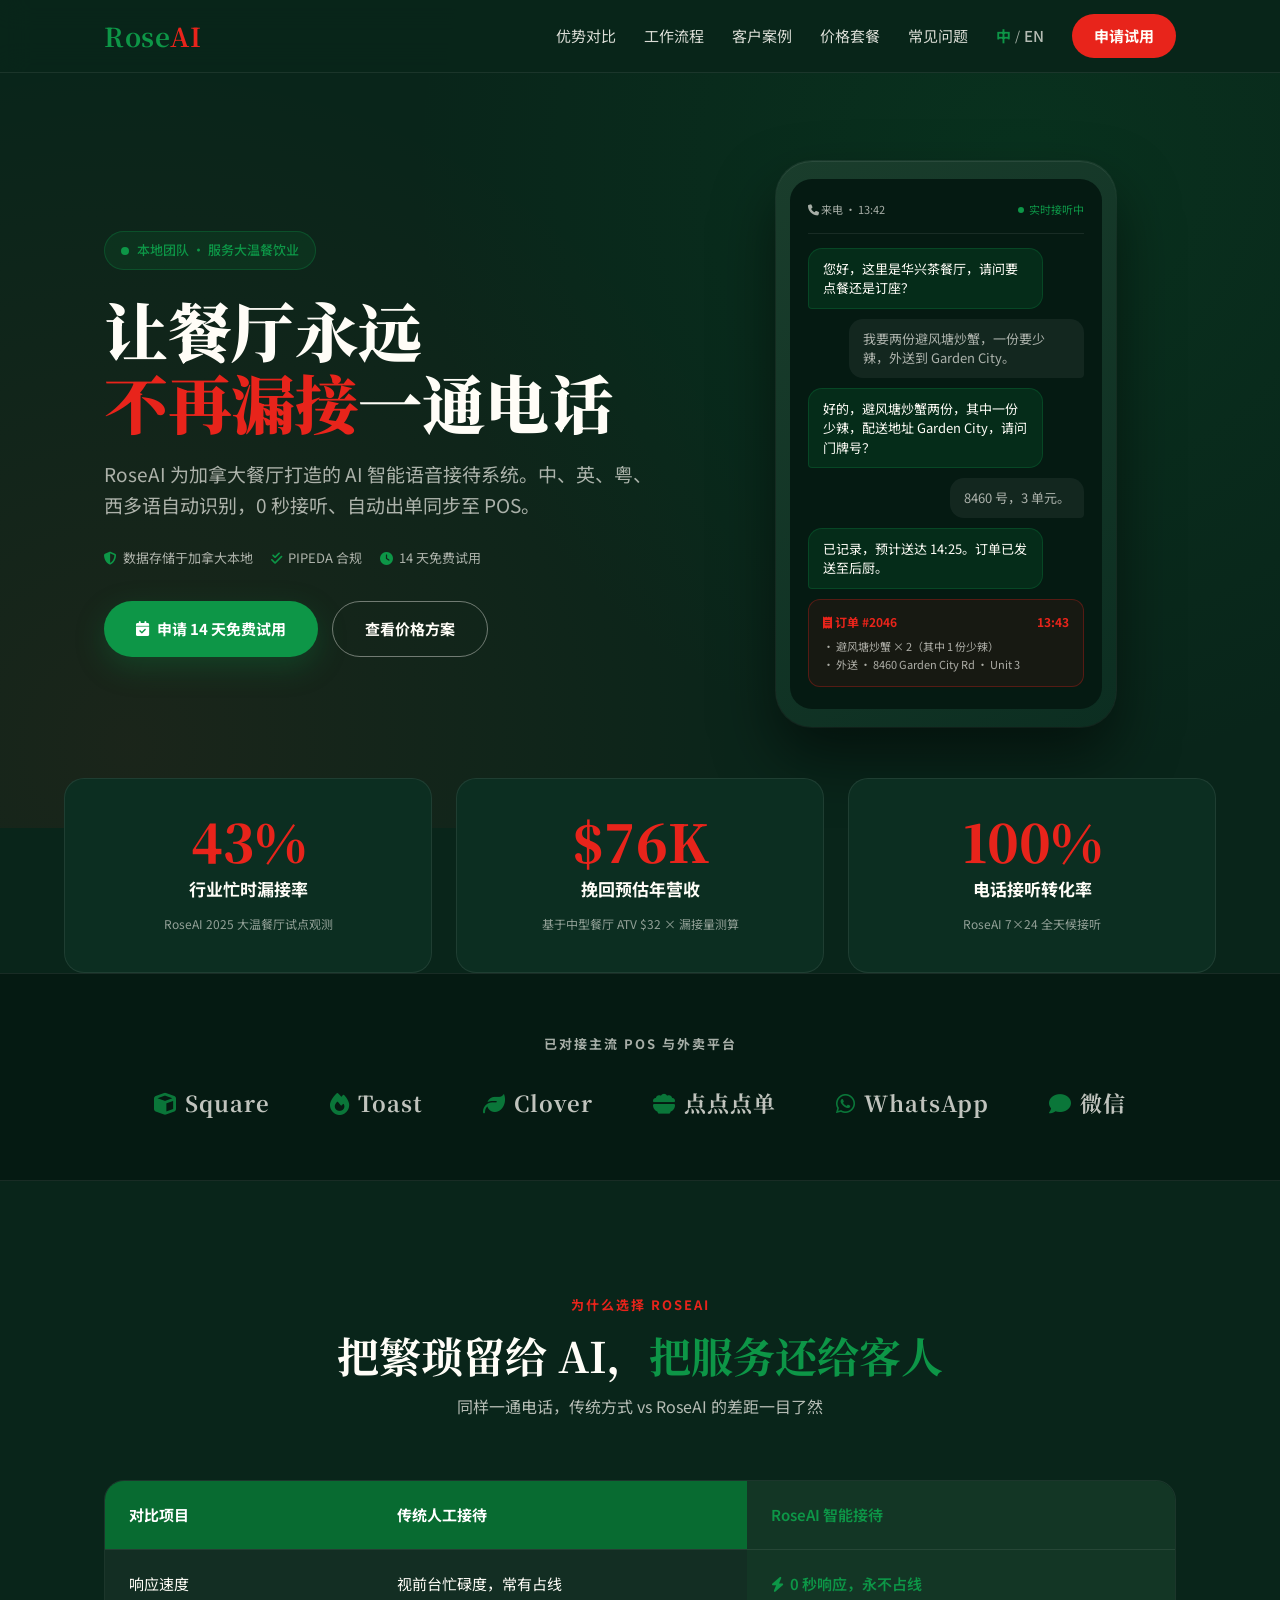
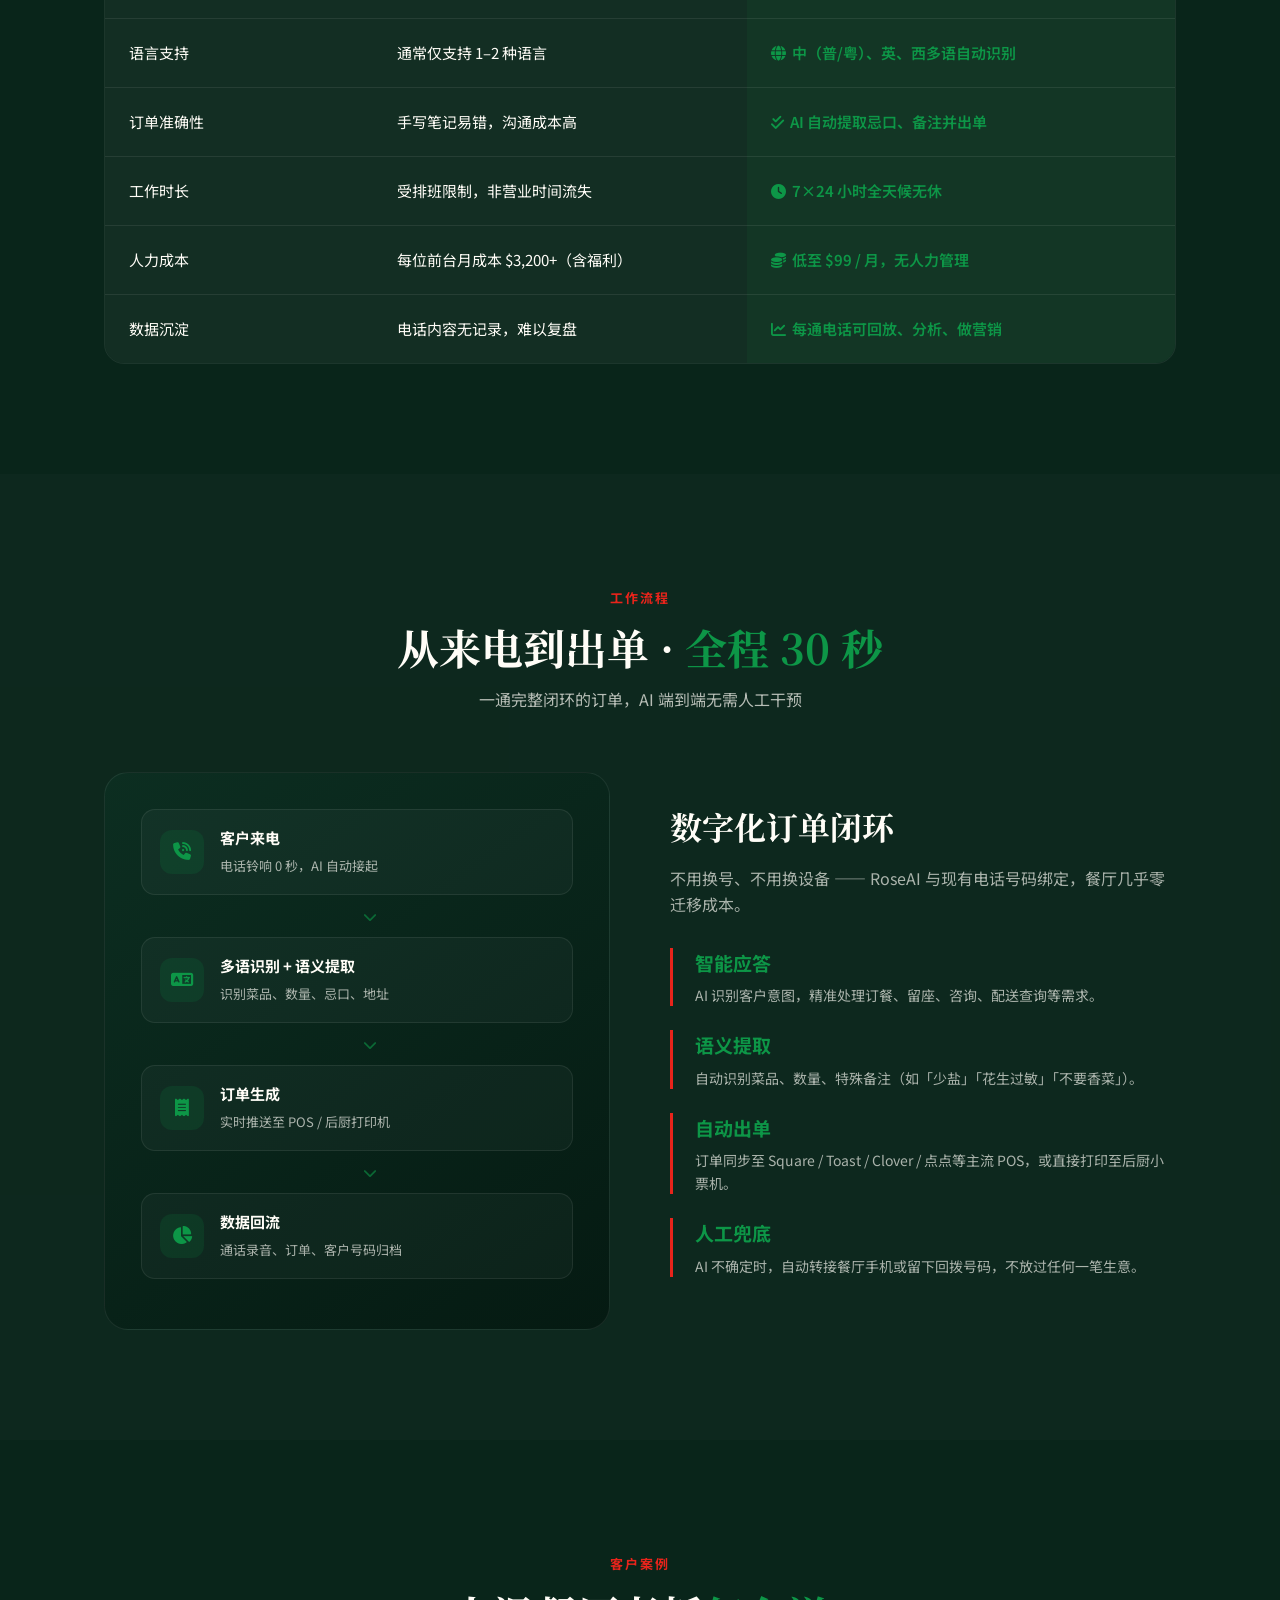
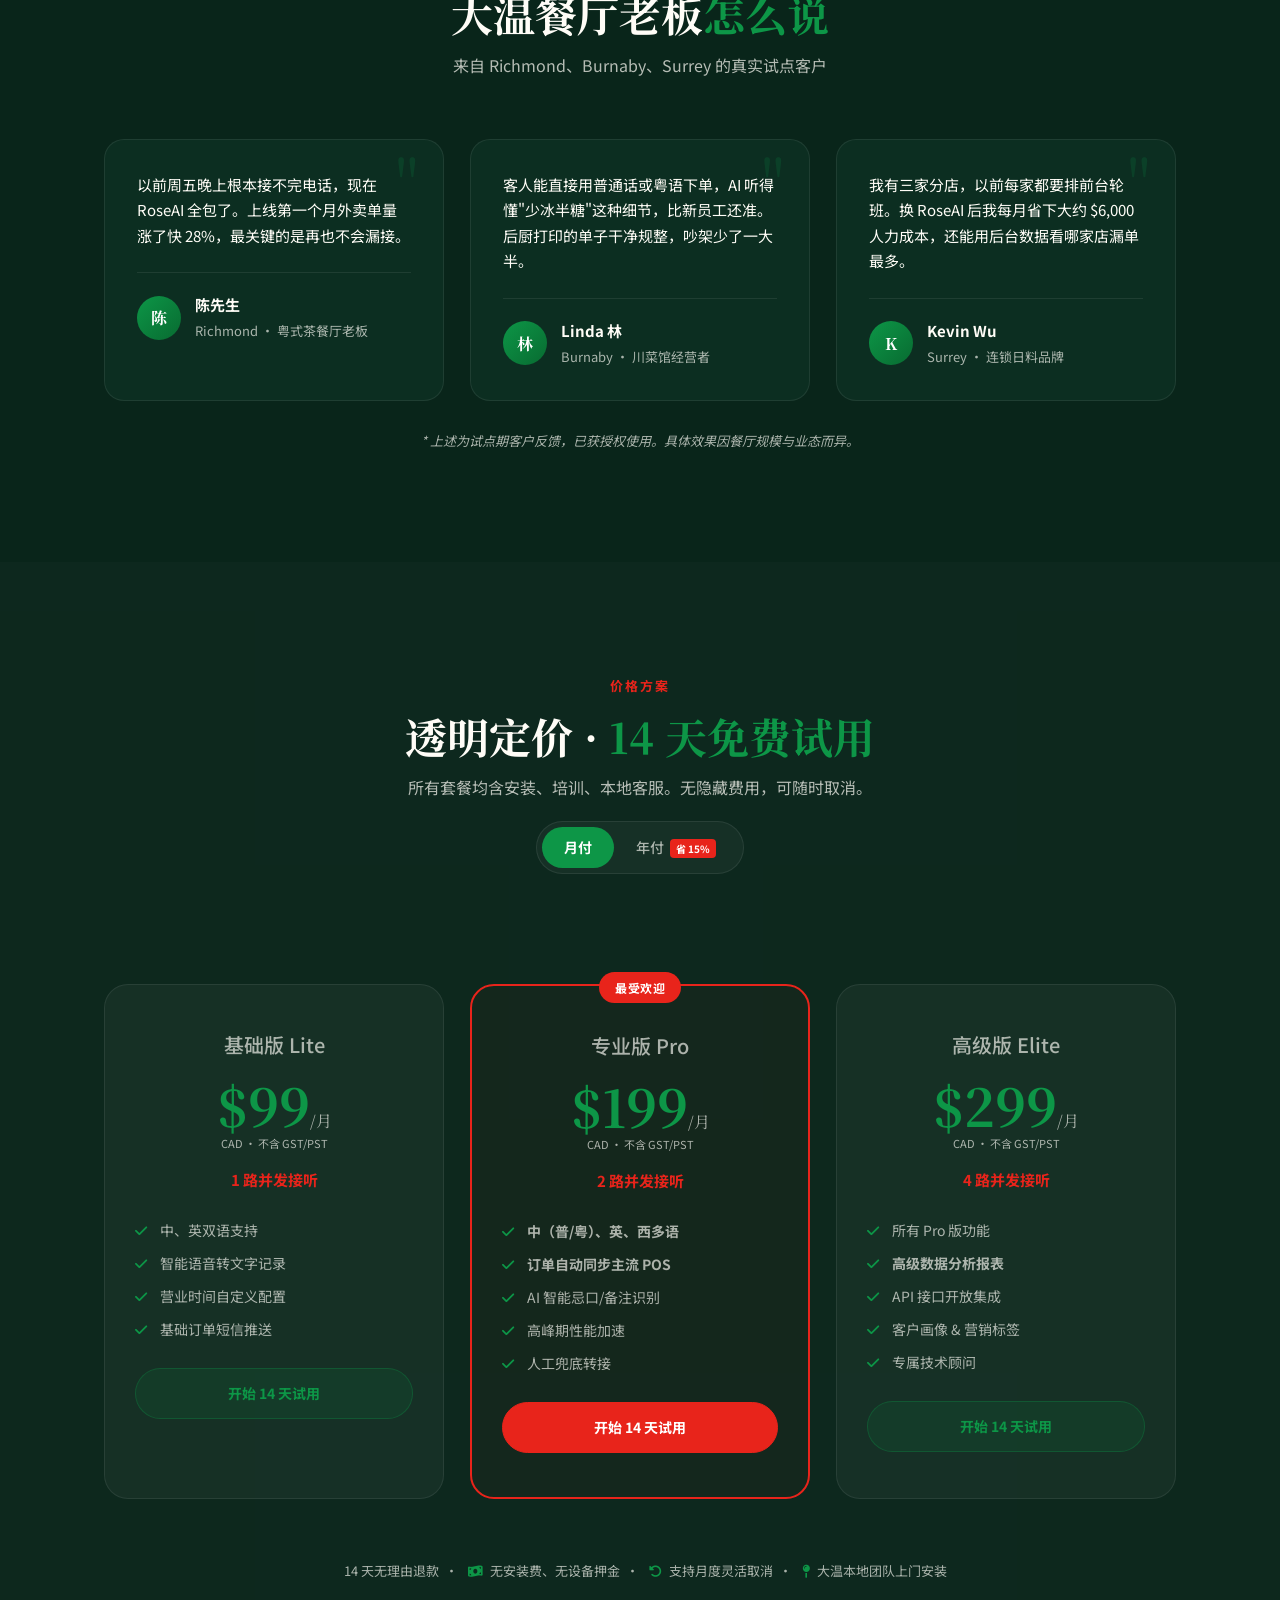
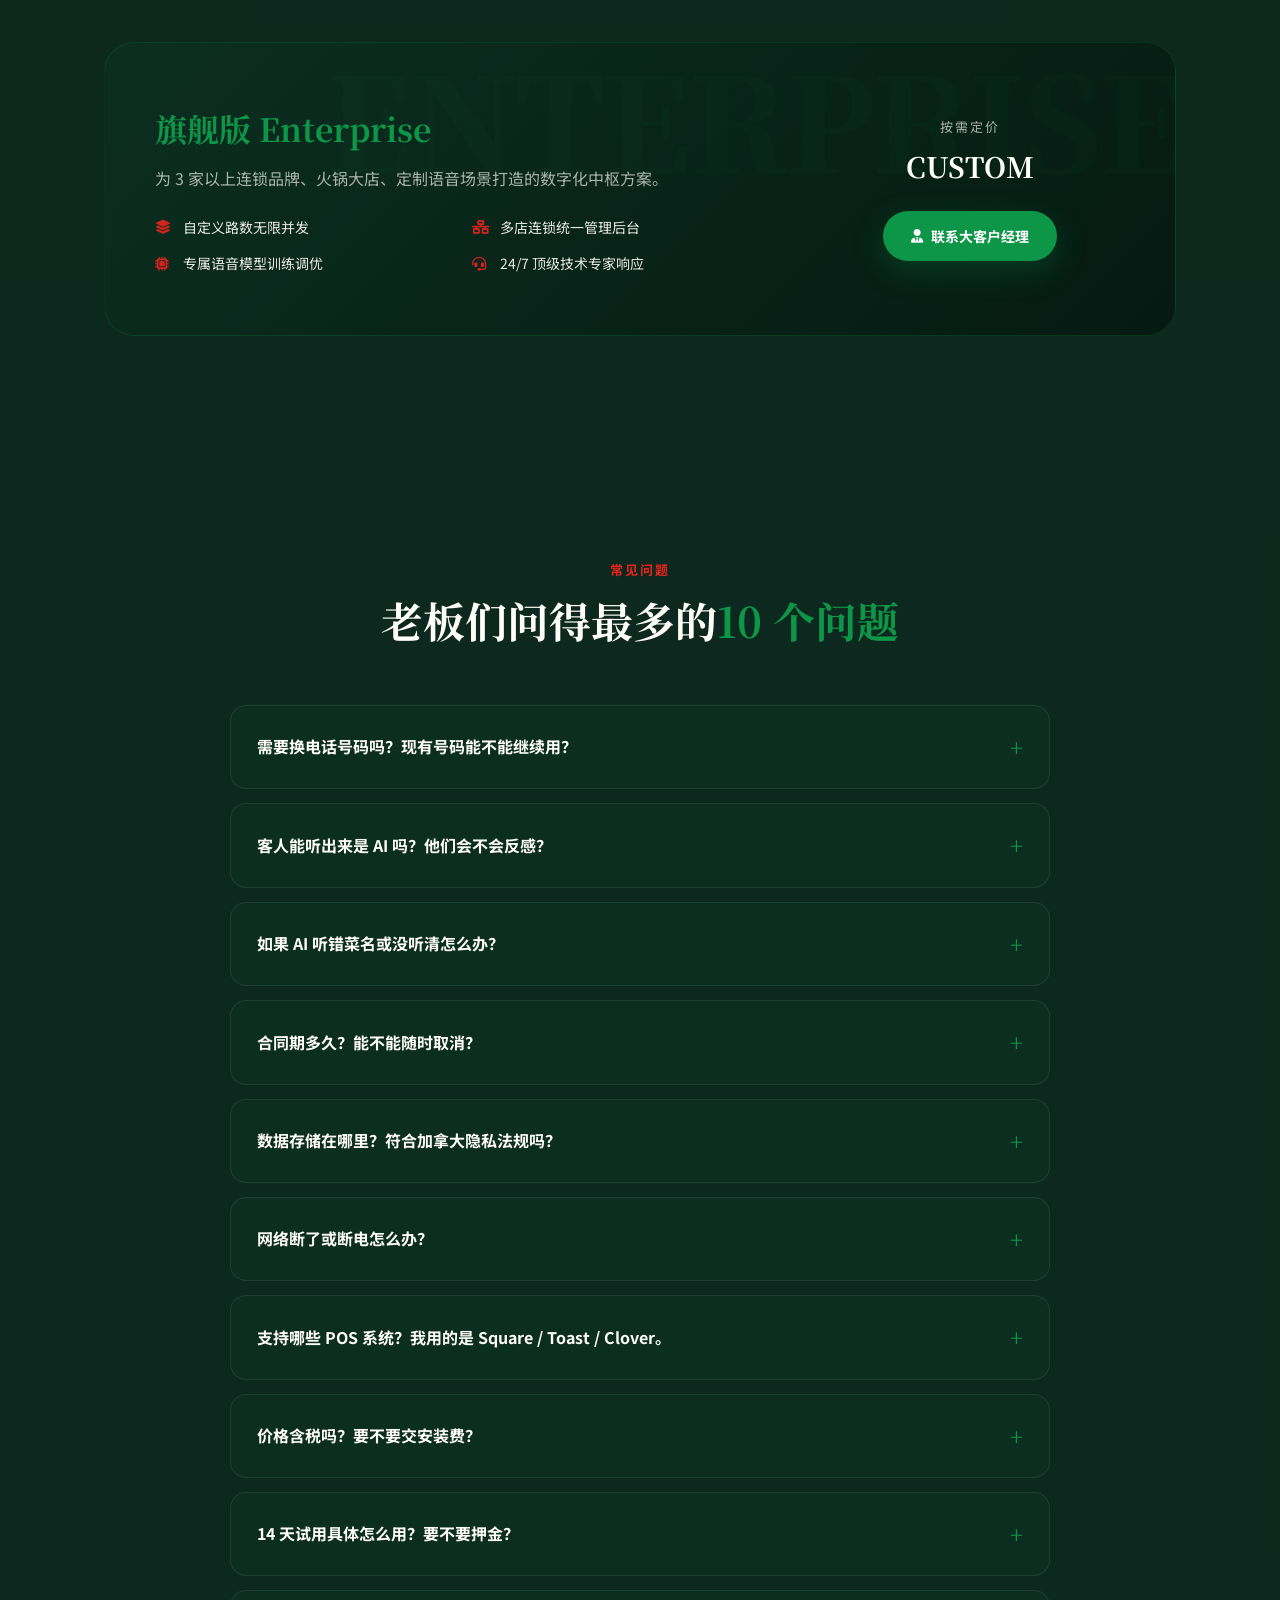
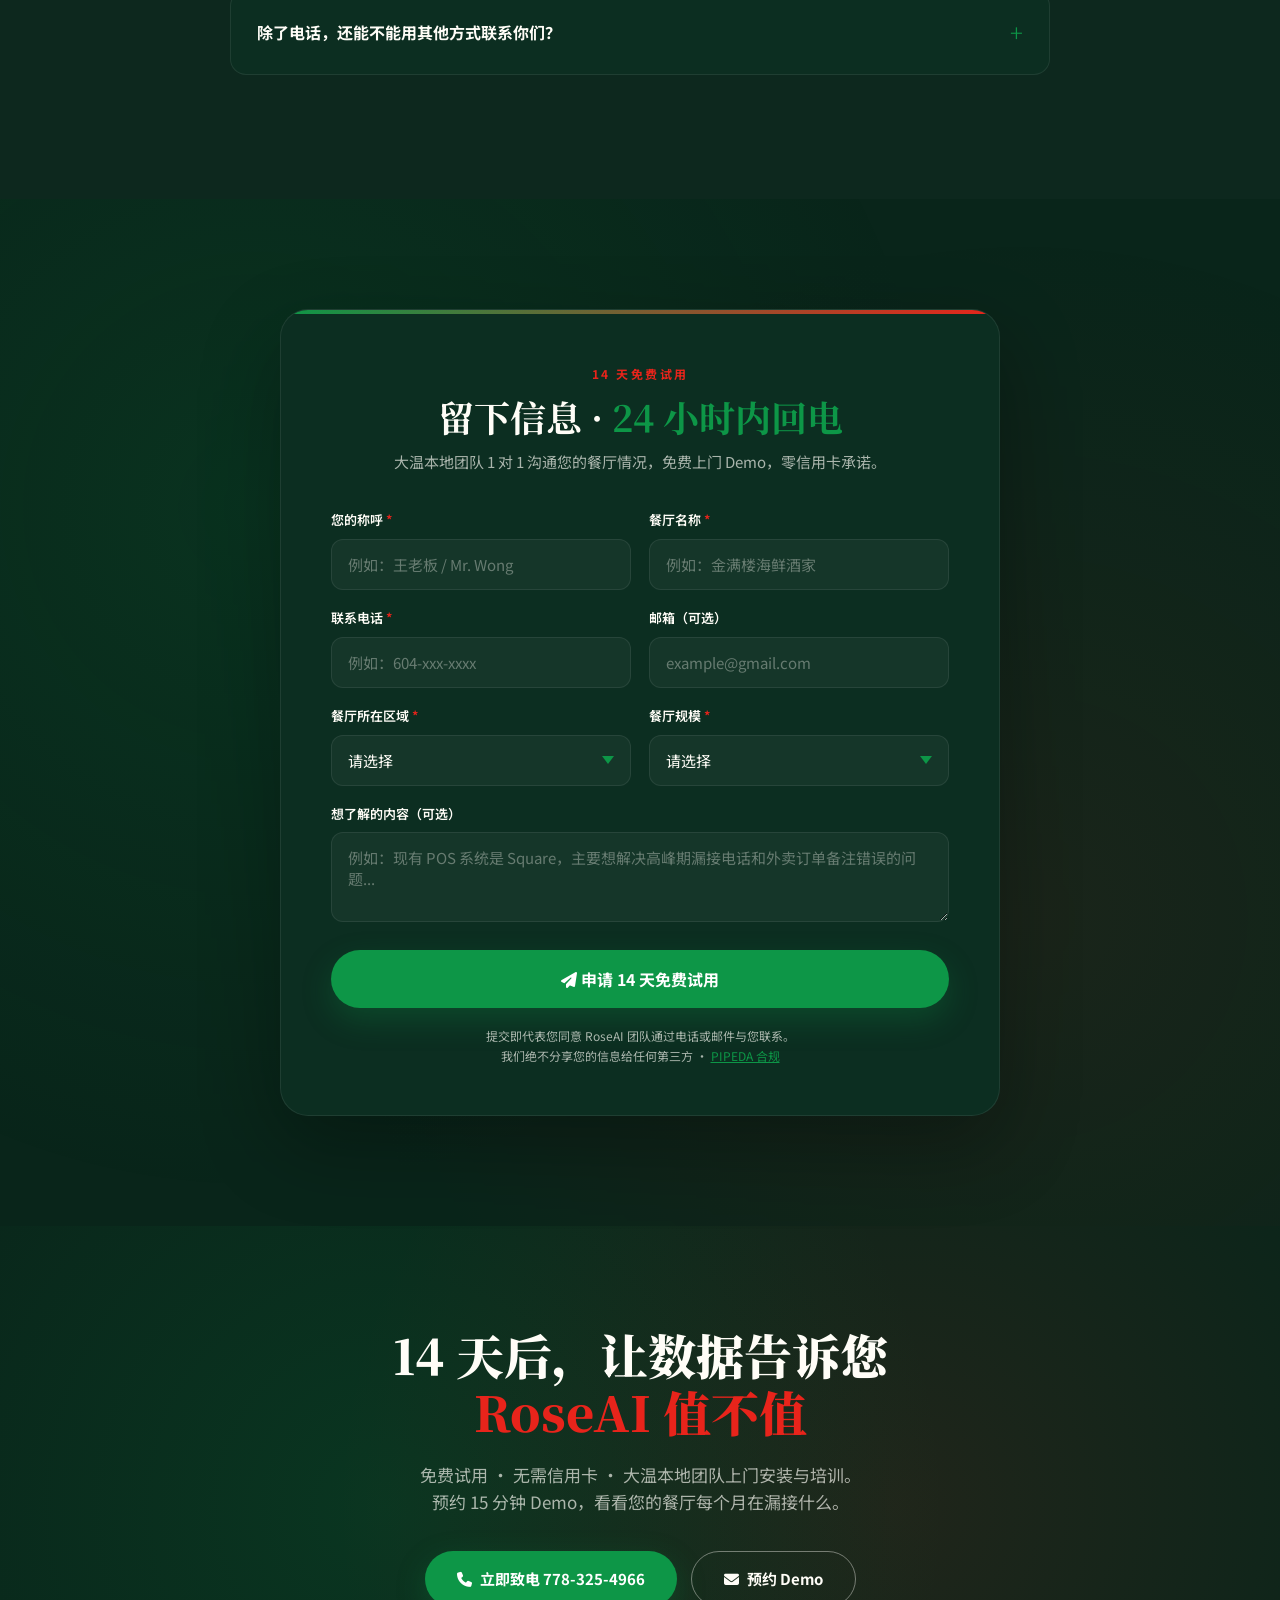
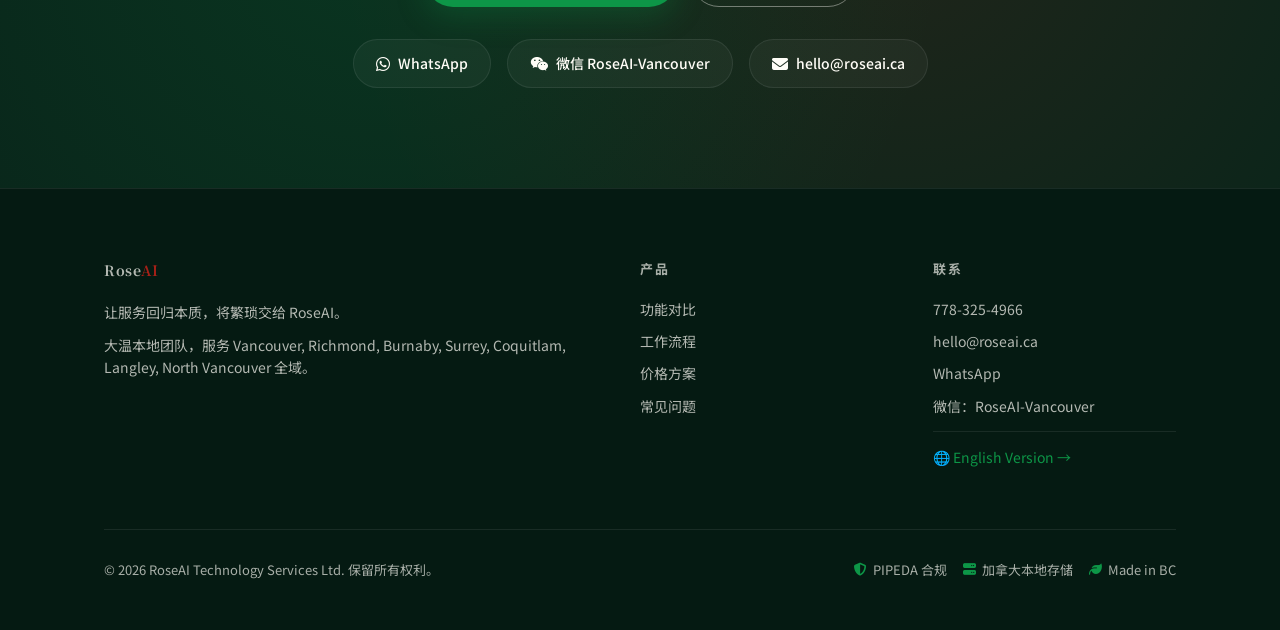
==== index.html @ 0f6a4991 "new file:   index.html 	deleted:    roseai-v2.html" ====
<!DOCTYPE html>
<html lang="zh-CN">
<head>
    <meta charset="UTF-8">
    <meta name="viewport" content="width=device-width, initial-scale=1.0">
    <title>RoseAI | 温哥华餐厅 AI 智能语音接待系统 · 0 秒接听、自动出单</title>
    <meta name="description" content="RoseAI 专为大温餐饮业打造的 AI 智能电话接待系统：中、英、粤、西多语自动识别，0 秒接听、自动出单同步 POS，数据存储于加拿大本地，符合 PIPEDA 规范。14 天免费试用。">
    <meta property="og:title" content="RoseAI | 温哥华餐厅 AI 智能语音接待系统">
    <meta property="og:description" content="0 秒接听、自动出单、多语识别。14 天免费试用，本地团队服务。">
    <meta property="og:type" content="website">
    <meta name="theme-color" content="#09251A">

    <link rel="preconnect" href="https://fonts.googleapis.com">
    <link rel="preconnect" href="https://fonts.gstatic.com" crossorigin>
    <link href="https://fonts.googleapis.com/css2?family=Noto+Sans+SC:wght@300;400;500;700&family=Noto+Serif+SC:wght@600;700;900&display=swap" rel="stylesheet">
    <link rel="stylesheet" href="https://cdnjs.cloudflare.com/ajax/libs/font-awesome/6.5.1/css/all.min.css">

    <script type="application/ld+json">
    {
        "@context": "https://schema.org",
        "@type": "SoftwareApplication",
        "name": "RoseAI 餐厅智能语音接待系统",
        "applicationCategory": "BusinessApplication",
        "operatingSystem": "Web",
        "offers": {
            "@type": "AggregateOffer",
            "priceCurrency": "CAD",
            "lowPrice": "99",
            "highPrice": "299"
        },
        "areaServed": {
            "@type": "Place",
            "name": "Greater Vancouver, British Columbia, Canada"
        }
    }
    </script>

    <style>
        :root {
            --dark-ink: #09251A;
            --darker: #051a12;
            --card-bg: #0c2e21;
            --primary-green: #086B31;
            --primary-green-bright: #0d9647;
            --accent-red: #E8241B;
            --accent-red-dark: #b51d15;
            --cream: #FFFDF7;
            --muted: rgba(255, 253, 247, 0.65);
            --glass: rgba(255, 255, 255, 0.04);
            --border: rgba(255, 255, 255, 0.08);
            --transition: all 0.3s cubic-bezier(0.4, 0, 0.2, 1);
        }

        * { margin: 0; padding: 0; box-sizing: border-box; }
        html { scroll-behavior: smooth; }
        body {
            font-family: 'Noto Sans SC', sans-serif;
            background-color: var(--dark-ink);
            color: var(--cream);
            line-height: 1.6;
            padding-bottom: 80px; /* 移动端底部 CTA 占位 */
        }
        @media (min-width: 769px) { body { padding-bottom: 0; } }

        .container { max-width: 1200px; margin: 0 auto; padding: 0 5%; }
        a { color: inherit; }

        /* ===== Header ===== */
        header {
            position: fixed; top: 0; width: 100%;
            padding: 14px 0;
            background: rgba(9, 37, 26, 0.92);
            backdrop-filter: blur(15px);
            -webkit-backdrop-filter: blur(15px);
            z-index: 1000;
            border-bottom: 1px solid var(--border);
        }
        header .container { display: flex; justify-content: space-between; align-items: center; }
        .logo {
            font-family: 'Noto Serif SC', serif;
            font-size: 26px; font-weight: 700;
            color: var(--primary-green-bright);
            text-decoration: none; letter-spacing: 0.5px;
        }
        .logo span { color: var(--accent-red); }
        nav { display: flex; align-items: center; }
        nav a {
            text-decoration: none; color: var(--cream);
            margin-left: 28px; font-size: 15px;
            transition: var(--transition); opacity: 0.85;
        }
        nav a:hover { color: var(--primary-green-bright); opacity: 1; }
        nav a.btn-nav {
            background: var(--accent-red);
            padding: 10px 22px;
            border-radius: 50px;
            font-weight: 700;
            opacity: 1;
        }
        nav a.btn-nav:hover { background: var(--accent-red-dark); color: var(--cream); }
        .lang-switch {
            margin-left: 28px;
            font-size: 13px;
            color: var(--muted);
            display: inline-flex; align-items: center; gap: 4px;
        }
        .lang-switch a {
            margin-left: 0;
            opacity: 0.7;
            font-weight: 500;
        }
        .lang-switch a.active {
            color: var(--primary-green-bright);
            opacity: 1;
            font-weight: 700;
        }

        /* ===== Hero ===== */
        .hero {
            min-height: 92vh; display: flex; align-items: center;
            background:
                radial-gradient(circle at 80% 20%, rgba(8,107,49,0.18) 0%, transparent 50%),
                radial-gradient(circle at 10% 90%, rgba(232,36,27,0.08) 0%, transparent 50%);
            padding: 120px 0 60px;
            position: relative;
        }
        .hero-grid {
            display: grid;
            grid-template-columns: 1.2fr 1fr;
            gap: 60px;
            align-items: center;
        }
        .hero-tag {
            display: inline-flex; align-items: center; gap: 8px;
            background: rgba(13, 150, 71, 0.12);
            border: 1px solid rgba(13, 150, 71, 0.3);
            color: var(--primary-green-bright);
            padding: 8px 16px; border-radius: 50px;
            font-size: 13px; font-weight: 500;
            margin-bottom: 24px;
        }
        .hero-tag .dot {
            width: 8px; height: 8px; border-radius: 50%;
            background: var(--primary-green-bright);
            box-shadow: 0 0 0 0 rgba(13, 150, 71, 0.7);
            animation: pulse 2s infinite;
        }
        @keyframes pulse {
            0% { box-shadow: 0 0 0 0 rgba(13, 150, 71, 0.7); }
            70% { box-shadow: 0 0 0 10px rgba(13, 150, 71, 0); }
            100% { box-shadow: 0 0 0 0 rgba(13, 150, 71, 0); }
        }
        .hero h1 {
            font-family: 'Noto Serif SC', serif;
            font-size: clamp(34px, 5.5vw, 64px);
            font-weight: 900;
            line-height: 1.12; margin-bottom: 22px;
            letter-spacing: -0.5px;
        }
        .hero h1 span { color: var(--accent-red); }
        .hero .lead {
            font-size: clamp(16px, 1.6vw, 19px);
            max-width: 580px; margin-bottom: 16px;
            color: var(--muted);
        }
        .hero-trust {
            display: flex; align-items: center; gap: 18px;
            margin: 28px 0 32px;
            font-size: 13px; color: var(--muted);
            flex-wrap: wrap;
        }
        .hero-trust span { display: inline-flex; align-items: center; gap: 6px; }
        .hero-trust i { color: var(--primary-green-bright); }
        .cta-row { display: flex; gap: 14px; flex-wrap: wrap; }
        .btn-primary, .btn-secondary {
            display: inline-flex; align-items: center; gap: 8px;
            padding: 15px 32px; border-radius: 50px;
            text-decoration: none; font-weight: 700;
            font-size: 15px;
            transition: var(--transition);
            cursor: pointer; border: none;
            font-family: inherit;
        }
        .btn-primary {
            background: var(--primary-green-bright);
            color: white;
            box-shadow: 0 10px 30px rgba(13, 150, 71, 0.25);
        }
        .btn-primary:hover { transform: translateY(-2px); background: var(--primary-green); box-shadow: 0 14px 36px rgba(13, 150, 71, 0.35); }
        .btn-secondary {
            border: 1.5px solid rgba(255,253,247,0.4);
            color: var(--cream);
            background: transparent;
        }
        .btn-secondary:hover { border-color: var(--cream); background: rgba(255,255,255,0.05); }

        /* ===== Hero Phone Mockup ===== */
        .phone-mockup {
            position: relative;
            max-width: 340px;
            margin: 0 auto;
            background: linear-gradient(145deg, #1a3d2c, #0c2e21);
            border-radius: 36px;
            padding: 18px 14px;
            box-shadow:
                0 30px 60px rgba(0,0,0,0.5),
                0 0 0 1px var(--border),
                inset 0 1px 0 rgba(255,255,255,0.08);
        }
        .phone-screen {
            background: var(--darker);
            border-radius: 22px;
            padding: 22px 18px;
            min-height: 460px;
            display: flex; flex-direction: column;
        }
        .phone-header {
            display: flex; justify-content: space-between; align-items: center;
            font-size: 11px; color: var(--muted);
            padding-bottom: 14px; margin-bottom: 14px;
            border-bottom: 1px solid var(--border);
        }
        .phone-header .live { display: inline-flex; align-items: center; gap: 5px; color: var(--primary-green-bright); }
        .phone-header .live::before {
            content: ''; width: 6px; height: 6px; border-radius: 50%;
            background: var(--primary-green-bright);
            animation: pulse 1.5s infinite;
        }
        .bubble {
            padding: 10px 14px; border-radius: 14px;
            font-size: 13px; line-height: 1.5;
            margin-bottom: 10px; max-width: 85%;
            animation: bubbleIn 0.5s ease both;
        }
        .bubble.ai {
            background: rgba(13, 150, 71, 0.15);
            border: 1px solid rgba(13, 150, 71, 0.25);
            color: var(--cream);
            border-bottom-left-radius: 4px;
        }
        .bubble.user {
            background: rgba(255,255,255,0.06);
            color: var(--muted);
            margin-left: auto;
            border-bottom-right-radius: 4px;
        }
        .bubble:nth-child(2) { animation-delay: 0.3s; }
        .bubble:nth-child(3) { animation-delay: 0.8s; }
        .bubble:nth-child(4) { animation-delay: 1.3s; }
        .bubble:nth-child(5) { animation-delay: 1.8s; }
        @keyframes bubbleIn {
            from { opacity: 0; transform: translateY(6px); }
            to { opacity: 1; transform: translateY(0); }
        }
        .order-card {
            margin-top: auto;
            background: rgba(232, 36, 27, 0.08);
            border: 1px solid rgba(232, 36, 27, 0.3);
            border-radius: 12px;
            padding: 12px 14px;
            font-size: 12px;
            animation: bubbleIn 0.5s ease 2.3s both;
        }
        .order-card .title {
            color: var(--accent-red); font-weight: 700;
            display: flex; justify-content: space-between;
            margin-bottom: 6px;
        }
        .order-card .line { color: var(--muted); font-size: 11px; line-height: 1.7; }

        @media (max-width: 900px) {
            .hero-grid { grid-template-columns: 1fr; gap: 50px; }
            .phone-mockup { max-width: 300px; }
        }

        /* ===== Impact Stats ===== */
        .impact-section { padding: 0 5%; margin-top: -50px; position: relative; z-index: 10; }
        .impact-grid {
            max-width: 1200px; margin: 0 auto;
            display: grid;
            grid-template-columns: repeat(auto-fit, minmax(260px, 1fr));
            gap: 24px;
        }
        .impact-card {
            background: var(--card-bg);
            padding: 36px 28px;
            border-radius: 20px;
            border: 1px solid var(--border);
            text-align: center;
            transition: var(--transition);
        }
        .impact-card:hover { transform: translateY(-4px); border-color: rgba(13, 150, 71, 0.4); }
        .impact-card h2 {
            font-family: 'Noto Serif SC', serif;
            font-size: 52px; font-weight: 900;
            color: var(--accent-red);
            margin-bottom: 8px; line-height: 1;
        }
        .impact-card .label { font-weight: 700; font-size: 17px; margin-bottom: 8px; }
        .impact-card .src { opacity: 0.55; font-size: 12px; }

        /* ===== Generic Section ===== */
        .section-padding { padding: 110px 0; }
        .title-center { text-align: center; margin-bottom: 60px; }
        .title-center .kicker {
            display: inline-block;
            color: var(--accent-red);
            font-size: 13px; font-weight: 700;
            letter-spacing: 2px;
            text-transform: uppercase;
            margin-bottom: 14px;
        }
        .title-center h2 {
            font-family: 'Noto Serif SC', serif;
            font-size: clamp(28px, 3.5vw, 42px);
            color: var(--cream);
            font-weight: 700;
            line-height: 1.2;
        }
        .title-center h2 em { color: var(--primary-green-bright); font-style: normal; }
        .title-center .sub { margin-top: 14px; opacity: 0.7; font-size: 16px; }

        /* ===== Comparison Table ===== */
        .table-wrapper {
            overflow-x: auto; margin-top: 40px;
            border-radius: 20px; border: 1px solid var(--border);
        }
        table {
            width: 100%; border-collapse: collapse;
            background: var(--glass); min-width: 600px;
        }
        th, td {
            padding: 22px 24px; text-align: left;
            border-bottom: 1px solid var(--border);
            font-size: 15px;
        }
        th { background: var(--primary-green); color: white; font-weight: 700; }
        tr:last-child td { border-bottom: none; }
        .ai-highlight {
            background: rgba(13, 150, 71, 0.08);
            color: var(--primary-green-bright);
            font-weight: 600;
        }
        .ai-highlight i { margin-right: 6px; }

        /* ===== Workflow ===== */
        .workflow-section { background: rgba(255,253,247,0.015); }
        .workflow {
            display: grid;
            grid-template-columns: 1fr 1fr;
            gap: 60px; align-items: center;
        }
        @media (max-width: 900px) { .workflow { grid-template-columns: 1fr; gap: 40px; } }

        .workflow-visual {
            position: relative;
            background: linear-gradient(145deg, #0c2e21, #051a12);
            border-radius: 24px;
            padding: 36px;
            border: 1px solid var(--border);
        }
        .flow-node {
            display: flex; align-items: center; gap: 16px;
            background: rgba(255,255,255,0.03);
            border: 1px solid var(--border);
            border-radius: 14px;
            padding: 16px 18px;
            margin-bottom: 14px;
            transition: var(--transition);
        }
        .flow-node:hover { border-color: rgba(13,150,71,0.4); transform: translateX(4px); }
        .flow-node .icon {
            width: 44px; height: 44px; border-radius: 12px;
            background: rgba(13,150,71,0.15);
            color: var(--primary-green-bright);
            display: flex; align-items: center; justify-content: center;
            font-size: 18px; flex-shrink: 0;
        }
        .flow-node .text strong { display: block; font-size: 15px; margin-bottom: 2px; }
        .flow-node .text span { font-size: 13px; color: var(--muted); }
        .flow-arrow {
            text-align: center; color: var(--primary-green-bright);
            font-size: 14px; margin: -4px 0 10px 26px;
            opacity: 0.6;
        }

        .workflow-steps h2 {
            font-family: 'Noto Serif SC', serif;
            font-size: 32px; margin-bottom: 14px;
            font-weight: 700;
        }
        .workflow-steps > p { color: var(--muted); margin-bottom: 30px; }
        .step {
            margin-bottom: 24px; padding-left: 22px;
            border-left: 3px solid var(--accent-red);
        }
        .step h4 {
            font-size: 19px; color: var(--primary-green-bright);
            margin-bottom: 6px; font-weight: 700;
        }
        .step p { font-size: 14px; color: var(--muted); }

        /* ===== Integrations ===== */
        .integration-strip {
            background: var(--darker);
            padding: 60px 0;
            border-top: 1px solid var(--border);
            border-bottom: 1px solid var(--border);
        }
        .integration-strip h3 {
            text-align: center; font-size: 13px;
            letter-spacing: 2px; text-transform: uppercase;
            color: var(--muted); margin-bottom: 30px;
        }
        .integration-grid {
            display: flex; justify-content: center; align-items: center;
            gap: 60px; flex-wrap: wrap;
            opacity: 0.75;
        }
        .integration-grid div {
            font-family: 'Noto Serif SC', serif;
            font-size: 22px; font-weight: 700;
            letter-spacing: 1px;
        }
        .integration-grid i { margin-right: 8px; color: var(--primary-green-bright); }

        /* ===== Testimonials ===== */
        .testimonial-grid {
            display: grid;
            grid-template-columns: repeat(auto-fit, minmax(300px, 1fr));
            gap: 26px;
        }
        .testimonial-card {
            background: var(--card-bg);
            border: 1px solid var(--border);
            border-radius: 20px;
            padding: 32px;
            transition: var(--transition);
            position: relative;
        }
        .testimonial-card:hover { transform: translateY(-4px); border-color: rgba(13,150,71,0.3); }
        .testimonial-card .quote-mark {
            font-family: 'Noto Serif SC', serif;
            position: absolute; top: 14px; right: 24px;
            font-size: 60px; color: rgba(13,150,71,0.18);
            line-height: 1;
        }
        .testimonial-card .quote {
            font-size: 15px; line-height: 1.7;
            margin-bottom: 24px;
            color: var(--cream);
        }
        .testimonial-card .author {
            display: flex; align-items: center; gap: 14px;
            padding-top: 20px; border-top: 1px solid var(--border);
        }
        .testimonial-card .avatar {
            width: 44px; height: 44px; border-radius: 50%;
            background: linear-gradient(135deg, var(--primary-green-bright), var(--primary-green));
            display: flex; align-items: center; justify-content: center;
            color: white; font-weight: 700; font-size: 16px;
            font-family: 'Noto Serif SC', serif;
        }
        .testimonial-card .meta strong { display: block; font-size: 15px; }
        .testimonial-card .meta span { font-size: 13px; color: var(--muted); }
        .testimonial-note {
            text-align: center; margin-top: 30px;
            font-size: 13px; color: var(--muted);
            font-style: italic;
        }

        /* ===== Pricing ===== */
        .pricing-toggle {
            display: inline-flex;
            background: var(--glass);
            border: 1px solid var(--border);
            border-radius: 50px;
            padding: 5px;
            margin: 20px auto 50px;
        }
        .pricing-toggle button {
            background: transparent; border: none;
            color: var(--muted); cursor: pointer;
            padding: 10px 22px; border-radius: 50px;
            font-family: inherit; font-size: 14px;
            font-weight: 500; transition: var(--transition);
        }
        .pricing-toggle button.active {
            background: var(--primary-green-bright);
            color: white;
            font-weight: 700;
        }
        .pricing-toggle .save-tag {
            display: inline-block;
            background: var(--accent-red);
            color: white;
            font-size: 10px;
            padding: 2px 6px;
            border-radius: 4px;
            margin-left: 6px;
            font-weight: 700;
        }
        .toggle-wrap { text-align: center; }

        .pricing-grid {
            display: grid;
            grid-template-columns: repeat(auto-fit, minmax(280px, 1fr));
            gap: 26px; margin-bottom: 60px;
        }
        .price-card {
            background: var(--glass);
            padding: 44px 30px;
            border-radius: 24px;
            text-align: center;
            border: 1px solid var(--border);
            transition: var(--transition);
            position: relative;
        }
        .price-card:hover { transform: translateY(-6px); border-color: rgba(13,150,71,0.4); }
        .price-card.featured {
            border: 2px solid var(--accent-red);
            background: rgba(232,36,27,0.03);
        }
        .badge {
            position: absolute; top: -14px; left: 50%;
            transform: translateX(-50%);
            background: var(--accent-red); color: white;
            padding: 6px 16px; border-radius: 50px;
            font-size: 12px; font-weight: 700;
            letter-spacing: 0.5px;
        }
        .price-card h3 { font-size: 20px; margin-bottom: 18px; color: var(--muted); font-weight: 500; }
        .price-card .cost {
            font-family: 'Noto Serif SC', serif;
            font-size: 52px; font-weight: 700;
            color: var(--primary-green-bright); line-height: 1;
        }
        .price-card .cost-unit { font-size: 16px; color: var(--muted); font-weight: 400; }
        .price-card .cost-cad { font-size: 11px; color: var(--muted); display: block; margin-top: 4px; }
        .price-card .cost-yearly {
            display: none;
            font-size: 12px; color: var(--accent-red);
            margin-top: 6px; font-weight: 600;
        }
        body.yearly .price-card .cost-yearly { display: block; }
        .price-card .concurrency {
            display: block; font-size: 15px;
            color: var(--accent-red); font-weight: 700;
            margin: 16px 0 28px;
        }
        .price-card ul {
            text-align: left; list-style: none;
            font-size: 14px; color: var(--muted);
            margin-bottom: 28px;
        }
        .price-card li { margin-bottom: 12px; line-height: 1.5; }
        .price-card li i { color: var(--primary-green-bright); margin-right: 10px; }
        .price-card .btn-card {
            display: block; padding: 13px 20px;
            background: rgba(13,150,71,0.12);
            color: var(--primary-green-bright);
            border: 1px solid rgba(13,150,71,0.3);
            border-radius: 50px;
            text-decoration: none;
            font-weight: 700; font-size: 14px;
            transition: var(--transition);
        }
        .price-card .btn-card:hover { background: var(--primary-green-bright); color: white; }
        .price-card.featured .btn-card { background: var(--accent-red); color: white; border-color: var(--accent-red); }
        .price-card.featured .btn-card:hover { background: var(--accent-red-dark); }

        .pricing-disclaimer {
            text-align: center; font-size: 13px;
            color: var(--muted); margin-bottom: 60px;
            line-height: 1.8;
        }
        .pricing-disclaimer i { color: var(--primary-green-bright); margin: 0 4px; }

        /* ===== Enterprise ===== */
        .enterprise-section {
            background: linear-gradient(135deg, #0c2e21 0%, #051a12 100%);
            padding: 60px 50px;
            border-radius: 30px;
            border: 1px solid rgba(13,150,71,0.2);
            position: relative;
            overflow: hidden;
        }
        .enterprise-section::before {
            content: "ENTERPRISE";
            position: absolute; top: -30px; right: -10px;
            font-family: 'Noto Serif SC', serif;
            font-size: 130px; font-weight: 900;
            color: rgba(13,150,71,0.04);
            pointer-events: none; letter-spacing: -3px;
        }
        .enterprise-content {
            display: grid;
            grid-template-columns: 2fr 1fr;
            align-items: center;
            gap: 40px;
            position: relative; z-index: 1;
        }
        @media (max-width: 768px) {
            .enterprise-content { grid-template-columns: 1fr; text-align: center; }
            .enterprise-section { padding: 40px 24px; border-radius: 20px; }
        }
        .enterprise-text h2 {
            font-family: 'Noto Serif SC', serif;
            font-size: 32px; color: var(--primary-green-bright);
            margin-bottom: 12px; font-weight: 700;
        }
        .enterprise-text > p { font-size: 16px; color: var(--muted); margin-bottom: 24px; }
        .enterprise-grid {
            display: grid; grid-template-columns: 1fr 1fr;
            gap: 14px; margin-top: 20px;
        }
        @media (max-width: 600px) { .enterprise-grid { grid-template-columns: 1fr; } }
        .ent-item {
            display: flex; align-items: center; gap: 10px;
            font-size: 14px; color: var(--cream); opacity: 0.9;
        }
        .ent-item i { color: var(--accent-red); width: 18px; }
        .enterprise-cta { text-align: center; }
        .enterprise-cta .price-label {
            font-size: 13px; color: var(--muted);
            text-transform: uppercase; letter-spacing: 2px;
            margin-bottom: 6px;
        }
        .enterprise-cta .price-value {
            font-family: 'Noto Serif SC', serif;
            font-size: 28px; font-weight: 700;
            color: var(--cream); margin-bottom: 22px;
        }

        /* ===== FAQ ===== */
        .faq-section { background: rgba(255,253,247,0.015); }
        .faq-list { max-width: 820px; margin: 0 auto; }
        .faq-item {
            background: var(--card-bg);
            border: 1px solid var(--border);
            border-radius: 16px;
            margin-bottom: 14px;
            overflow: hidden;
            transition: var(--transition);
        }
        .faq-item[open] { border-color: rgba(13,150,71,0.35); }
        .faq-item summary {
            padding: 22px 26px;
            cursor: pointer;
            font-weight: 700;
            font-size: 16px;
            display: flex;
            justify-content: space-between;
            align-items: center;
            gap: 16px;
            list-style: none;
        }
        .faq-item summary::-webkit-details-marker { display: none; }
        .faq-item summary::after {
            content: '+';
            color: var(--primary-green-bright);
            font-size: 24px; font-weight: 300;
            transition: var(--transition);
            flex-shrink: 0;
        }
        .faq-item[open] summary::after { transform: rotate(45deg); }
        .faq-content {
            padding: 0 26px 24px;
            color: var(--muted);
            font-size: 15px;
            line-height: 1.75;
        }

        /* ===== Trial Form ===== */
        .trial-form-section {
            padding: 110px 0;
            background:
                radial-gradient(circle at 20% 30%, rgba(13,150,71,0.12) 0%, transparent 55%),
                radial-gradient(circle at 80% 70%, rgba(232,36,27,0.08) 0%, transparent 55%);
            position: relative;
        }
        .trial-form-wrap {
            max-width: 720px;
            margin: 0 auto;
        }
        .trial-form-card {
            background: var(--card-bg);
            border: 1px solid var(--border);
            border-radius: 28px;
            padding: 50px 50px;
            box-shadow: 0 30px 80px rgba(0,0,0,0.3);
            position: relative;
            overflow: hidden;
        }
        .trial-form-card::before {
            content: '';
            position: absolute;
            top: 0; left: 0; right: 0; height: 4px;
            background: linear-gradient(90deg, var(--primary-green-bright), var(--accent-red));
        }
        @media (max-width: 600px) {
            .trial-form-card { padding: 36px 24px; border-radius: 20px; }
        }
        .form-header {
            text-align: center;
            margin-bottom: 36px;
        }
        .form-header .kicker {
            display: inline-block;
            color: var(--accent-red);
            font-size: 12px; font-weight: 700;
            letter-spacing: 2.5px;
            text-transform: uppercase;
            margin-bottom: 12px;
        }
        .form-header h2 {
            font-family: 'Noto Serif SC', serif;
            font-size: clamp(26px, 3.2vw, 36px);
            color: var(--cream);
            font-weight: 700;
            line-height: 1.2;
            margin-bottom: 12px;
        }
        .form-header h2 em { color: var(--primary-green-bright); font-style: normal; }
        .form-header p { color: var(--muted); font-size: 15px; }

        .form-row {
            display: grid;
            grid-template-columns: 1fr 1fr;
            gap: 18px;
            margin-bottom: 18px;
        }
        @media (max-width: 600px) {
            .form-row { grid-template-columns: 1fr; }
        }
        .form-field {
            display: flex; flex-direction: column;
        }
        .form-field.full { grid-column: 1 / -1; }
        .form-field label {
            font-size: 13px;
            color: var(--cream);
            margin-bottom: 8px;
            font-weight: 600;
        }
        .form-field label .req { color: var(--accent-red); margin-left: 3px; }
        .form-field input,
        .form-field select,
        .form-field textarea {
            background: rgba(255,255,255,0.04);
            border: 1px solid var(--border);
            border-radius: 12px;
            padding: 14px 16px;
            color: var(--cream);
            font-family: inherit;
            font-size: 15px;
            transition: var(--transition);
            outline: none;
            width: 100%;
        }
        .form-field input::placeholder,
        .form-field textarea::placeholder {
            color: rgba(255,253,247,0.35);
        }
        .form-field input:focus,
        .form-field select:focus,
        .form-field textarea:focus {
            border-color: var(--primary-green-bright);
            background: rgba(13,150,71,0.06);
            box-shadow: 0 0 0 3px rgba(13,150,71,0.12);
        }
        .form-field input:invalid:not(:placeholder-shown) {
            border-color: rgba(232, 36, 27, 0.5);
        }
        .form-field select {
            appearance: none;
            background-image: url("data:image/svg+xml,%3Csvg xmlns='http://www.w3.org/2000/svg' width='12' height='8' viewBox='0 0 12 8'%3E%3Cpath fill='%230d9647' d='M6 8L0 0h12z'/%3E%3C/svg%3E");
            background-repeat: no-repeat;
            background-position: right 16px center;
            padding-right: 40px;
            cursor: pointer;
        }
        .form-field select option { background: var(--card-bg); color: var(--cream); }
        .form-field textarea {
            resize: vertical;
            min-height: 90px;
            font-family: inherit;
        }
        .form-field .hint {
            font-size: 12px;
            color: var(--muted);
            margin-top: 6px;
        }

        .form-submit {
            margin-top: 28px;
            width: 100%;
            background: var(--primary-green-bright);
            color: white;
            border: none;
            padding: 17px 32px;
            border-radius: 50px;
            font-family: inherit;
            font-size: 16px;
            font-weight: 700;
            cursor: pointer;
            transition: var(--transition);
            display: inline-flex;
            align-items: center;
            justify-content: center;
            gap: 10px;
            box-shadow: 0 12px 30px rgba(13,150,71,0.25);
        }
        .form-submit:hover:not(:disabled) {
            transform: translateY(-2px);
            background: var(--primary-green);
            box-shadow: 0 16px 40px rgba(13,150,71,0.35);
        }
        .form-submit:disabled {
            opacity: 0.6;
            cursor: not-allowed;
            background: var(--primary-green);
        }
        .form-submit .spinner {
            display: none;
            width: 18px; height: 18px;
            border: 2px solid rgba(255,255,255,0.3);
            border-top-color: white;
            border-radius: 50%;
            animation: spin 0.7s linear infinite;
        }
        .form-submit.loading .spinner { display: inline-block; }
        .form-submit.loading .label-default { display: none; }
        @keyframes spin {
            to { transform: rotate(360deg); }
        }

        .form-disclaimer {
            font-size: 12px;
            color: var(--muted);
            text-align: center;
            margin-top: 18px;
            line-height: 1.6;
        }
        .form-disclaimer a { color: var(--primary-green-bright); text-decoration: underline; }

        /* 表单成功 / 失败状态 */
        .form-status {
            display: none;
            margin-top: 24px;
            padding: 20px 24px;
            border-radius: 14px;
            font-size: 15px;
            line-height: 1.6;
        }
        .form-status.show { display: block; animation: slideIn 0.4s ease; }
        .form-status.success {
            background: rgba(13, 150, 71, 0.12);
            border: 1px solid rgba(13, 150, 71, 0.4);
            color: var(--primary-green-bright);
        }
        .form-status.error {
            background: rgba(232, 36, 27, 0.1);
            border: 1px solid rgba(232, 36, 27, 0.4);
            color: #ff8a82;
        }
        .form-status strong { color: var(--cream); display: block; margin-bottom: 4px; font-size: 16px; }
        @keyframes slideIn {
            from { opacity: 0; transform: translateY(8px); }
            to { opacity: 1; transform: translateY(0); }
        }

        /* 表单提交成功后的隐藏 */
        .trial-form-card.submitted .form-content { display: none; }
        .trial-form-card.submitted .form-status.success { display: block; }

        /* ===== Final CTA ===== */
        .final-cta {
            background:
                radial-gradient(circle at 30% 50%, rgba(13,150,71,0.15) 0%, transparent 60%),
                radial-gradient(circle at 70% 50%, rgba(232,36,27,0.1) 0%, transparent 60%);
            padding: 100px 0;
            text-align: center;
        }
        .final-cta h2 {
            font-family: 'Noto Serif SC', serif;
            font-size: clamp(30px, 4.5vw, 48px);
            font-weight: 900;
            line-height: 1.2; margin-bottom: 20px;
        }
        .final-cta h2 span { color: var(--accent-red); }
        .final-cta p {
            max-width: 600px; margin: 0 auto 36px;
            color: var(--muted); font-size: 17px;
        }
        .contact-channels {
            display: flex; justify-content: center;
            gap: 16px; flex-wrap: wrap;
            margin-top: 32px;
        }
        .channel {
            display: inline-flex; align-items: center; gap: 8px;
            padding: 12px 22px;
            background: var(--glass);
            border: 1px solid var(--border);
            border-radius: 50px;
            color: var(--cream); text-decoration: none;
            font-size: 14px; font-weight: 500;
            transition: var(--transition);
        }
        .channel:hover { border-color: var(--primary-green-bright); color: var(--primary-green-bright); }
        .channel i { font-size: 16px; }

        /* ===== Footer ===== */
        footer {
            background: var(--darker);
            padding: 70px 0 50px;
            border-top: 1px solid var(--border);
        }
        .footer-grid {
            display: grid;
            grid-template-columns: 2fr 1fr 1fr;
            gap: 50px;
            margin-bottom: 50px;
        }
        @media (max-width: 768px) { .footer-grid { grid-template-columns: 1fr; gap: 30px; } }
        .footer-grid h4 {
            font-size: 13px; text-transform: uppercase;
            letter-spacing: 2px; color: var(--muted);
            margin-bottom: 18px;
        }
        .footer-grid p, .footer-grid a {
            font-size: 14px; color: var(--cream);
            opacity: 0.7; text-decoration: none;
            display: block; margin-bottom: 10px;
            transition: var(--transition);
        }
        .footer-grid a:hover { color: var(--primary-green-bright); opacity: 1; }
        .footer-bottom {
            padding-top: 30px;
            border-top: 1px solid var(--border);
            display: flex; justify-content: space-between;
            flex-wrap: wrap; gap: 16px;
            font-size: 13px; color: var(--muted);
        }
        .footer-bottom .badges {
            display: flex; gap: 16px; flex-wrap: wrap;
        }
        .footer-bottom .badges span {
            display: inline-flex; align-items: center; gap: 6px;
        }
        .footer-bottom .badges i { color: var(--primary-green-bright); }

        /* ===== Mobile CTA ===== */
        .mobile-cta {
            display: none;
            position: fixed; bottom: 0; left: 0;
            width: 100%; background: var(--accent-red);
            color: white; padding: 16px;
            text-align: center; font-weight: 700;
            text-decoration: none; z-index: 2000;
            font-size: 16px;
            box-shadow: 0 -8px 24px rgba(0,0,0,0.3);
        }

        @media (max-width: 768px) {
            nav .nav-link, .lang-switch { display: none; }
            .hero { min-height: auto; padding: 110px 0 60px; text-align: center; }
            .hero-tag, .hero-trust { margin-left: auto; margin-right: auto; justify-content: center; }
            .hero .lead { margin-left: auto; margin-right: auto; }
            .cta-row { justify-content: center; }
            .impact-section { margin-top: 0; padding-top: 40px; }
            .section-padding { padding: 70px 0; }
            .mobile-cta { display: block; }
        }
    </style>
</head>
<body>

    <header>
        <div class="container">
            <a href="#" class="logo">Rose<span>AI</span></a>
            <nav>
                <a href="#features" class="nav-link">优势对比</a>
                <a href="#workflow" class="nav-link">工作流程</a>
                <a href="#testimonials" class="nav-link">客户案例</a>
                <a href="#pricing" class="nav-link">价格套餐</a>
                <a href="#faq" class="nav-link">常见问题</a>
                <span class="lang-switch">
                    <a href="#" class="active">中</a> / <a href="roseai-en.html">EN</a>
                </span>
                <a href="#trial-form" class="btn-nav">申请试用</a>
            </nav>
        </div>
    </header>

    <!-- ===== HERO ===== -->
    <section class="hero">
        <div class="container">
            <div class="hero-grid">
                <div>
                    <div class="hero-tag">
                        <span class="dot"></span>
                        本地团队 · 服务大温餐饮业
                    </div>
                    <h1>让餐厅永远<br><span>不再漏接</span>一通电话</h1>
                    <p class="lead">RoseAI 为加拿大餐厅打造的 AI 智能语音接待系统。中、英、粤、西多语自动识别，0 秒接听、自动出单同步至 POS。</p>

                    <div class="hero-trust">
                        <span><i class="fa-solid fa-shield-halved"></i> 数据存储于加拿大本地</span>
                        <span><i class="fa-solid fa-check-double"></i> PIPEDA 合规</span>
                        <span><i class="fa-solid fa-clock"></i> 14 天免费试用</span>
                    </div>

                    <div class="cta-row">
                        <a href="#trial-form" class="btn-primary">
                            <i class="fa-solid fa-calendar-check"></i> 申请 14 天免费试用
                        </a>
                        <a href="#pricing" class="btn-secondary">查看价格方案</a>
                    </div>
                </div>

                <!-- Phone Mockup Demo -->
                <div class="phone-mockup">
                    <div class="phone-screen">
                        <div class="phone-header">
                            <span><i class="fa-solid fa-phone"></i> 来电 · 13:42</span>
                            <span class="live">实时接听中</span>
                        </div>
                        <div class="bubble ai">您好，这里是华兴茶餐厅，请问要点餐还是订座？</div>
                        <div class="bubble user">我要两份避风塘炒蟹，一份要少辣，外送到 Garden City。</div>
                        <div class="bubble ai">好的，避风塘炒蟹两份，其中一份少辣，配送地址 Garden City，请问门牌号？</div>
                        <div class="bubble user">8460 号，3 单元。</div>
                        <div class="bubble ai">已记录，预计送达 14:25。订单已发送至后厨。</div>

                        <div class="order-card">
                            <div class="title">
                                <span><i class="fa-solid fa-receipt"></i> 订单 #2046</span>
                                <span>13:43</span>
                            </div>
                            <div class="line">· 避风塘炒蟹 × 2（其中 1 份少辣）</div>
                            <div class="line">· 外送 · 8460 Garden City Rd · Unit 3</div>
                        </div>
                    </div>
                </div>
            </div>
        </div>
    </section>

    <!-- ===== IMPACT STATS ===== -->
    <section class="impact-section">
        <div class="impact-grid">
            <div class="impact-card">
                <h2>43%</h2>
                <p class="label">行业忙时漏接率</p>
                <span class="src">RoseAI 2025 大温餐厅试点观测</span>
            </div>
            <div class="impact-card">
                <h2>$76K</h2>
                <p class="label">挽回预估年营收</p>
                <span class="src">基于中型餐厅 ATV $32 × 漏接量测算</span>
            </div>
            <div class="impact-card">
                <h2>100%</h2>
                <p class="label">电话接听转化率</p>
                <span class="src">RoseAI 7×24 全天候接听</span>
            </div>
        </div>
    </section>

    <!-- ===== INTEGRATIONS ===== -->
    <section class="integration-strip">
        <div class="container">
            <h3>已对接主流 POS 与外卖平台</h3>
            <div class="integration-grid">
                <div><i class="fa-solid fa-cube"></i>Square</div>
                <div><i class="fa-solid fa-fire"></i>Toast</div>
                <div><i class="fa-solid fa-leaf"></i>Clover</div>
                <div><i class="fa-solid fa-bowl-food"></i>点点点单</div>
                <div><i class="fa-brands fa-whatsapp"></i>WhatsApp</div>
                <div><i class="fa-solid fa-comment"></i>微信</div>
            </div>
        </div>
    </section>

    <!-- ===== COMPARISON ===== -->
    <section id="features" class="section-padding">
        <div class="container">
            <div class="title-center">
                <span class="kicker">为什么选择 RoseAI</span>
                <h2>把繁琐留给 AI，<em>把服务还给客人</em></h2>
                <p class="sub">同样一通电话，传统方式 vs RoseAI 的差距一目了然</p>
            </div>
            <div class="table-wrapper">
                <table>
                    <thead>
                        <tr>
                            <th style="width: 25%;">对比项目</th>
                            <th style="width: 35%;">传统人工接待</th>
                            <th class="ai-highlight" style="width: 40%;">RoseAI 智能接待</th>
                        </tr>
                    </thead>
                    <tbody>
                        <tr>
                            <td>响应速度</td>
                            <td>视前台忙碌度，常有占线</td>
                            <td class="ai-highlight"><i class="fa-solid fa-bolt"></i>0 秒响应，永不占线</td>
                        </tr>
                        <tr>
                            <td>语言支持</td>
                            <td>通常仅支持 1–2 种语言</td>
                            <td class="ai-highlight"><i class="fa-solid fa-globe"></i>中（普/粤）、英、西多语自动识别</td>
                        </tr>
                        <tr>
                            <td>订单准确性</td>
                            <td>手写笔记易错，沟通成本高</td>
                            <td class="ai-highlight"><i class="fa-solid fa-check-double"></i>AI 自动提取忌口、备注并出单</td>
                        </tr>
                        <tr>
                            <td>工作时长</td>
                            <td>受排班限制，非营业时间流失</td>
                            <td class="ai-highlight"><i class="fa-solid fa-clock"></i>7×24 小时全天候无休</td>
                        </tr>
                        <tr>
                            <td>人力成本</td>
                            <td>每位前台月成本 $3,200+（含福利）</td>
                            <td class="ai-highlight"><i class="fa-solid fa-coins"></i>低至 $99 / 月，无人力管理</td>
                        </tr>
                        <tr>
                            <td>数据沉淀</td>
                            <td>电话内容无记录，难以复盘</td>
                            <td class="ai-highlight"><i class="fa-solid fa-chart-line"></i>每通电话可回放、分析、做营销</td>
                        </tr>
                    </tbody>
                </table>
            </div>
        </div>
    </section>

    <!-- ===== WORKFLOW ===== -->
    <section id="workflow" class="workflow-section section-padding">
        <div class="container">
            <div class="title-center">
                <span class="kicker">工作流程</span>
                <h2>从来电到出单 · <em>全程 30 秒</em></h2>
                <p class="sub">一通完整闭环的订单，AI 端到端无需人工干预</p>
            </div>

            <div class="workflow">
                <div class="workflow-visual">
                    <div class="flow-node">
                        <div class="icon"><i class="fa-solid fa-phone-volume"></i></div>
                        <div class="text"><strong>客户来电</strong><span>电话铃响 0 秒，AI 自动接起</span></div>
                    </div>
                    <div class="flow-arrow"><i class="fa-solid fa-chevron-down"></i></div>
                    <div class="flow-node">
                        <div class="icon"><i class="fa-solid fa-language"></i></div>
                        <div class="text"><strong>多语识别 + 语义提取</strong><span>识别菜品、数量、忌口、地址</span></div>
                    </div>
                    <div class="flow-arrow"><i class="fa-solid fa-chevron-down"></i></div>
                    <div class="flow-node">
                        <div class="icon"><i class="fa-solid fa-receipt"></i></div>
                        <div class="text"><strong>订单生成</strong><span>实时推送至 POS / 后厨打印机</span></div>
                    </div>
                    <div class="flow-arrow"><i class="fa-solid fa-chevron-down"></i></div>
                    <div class="flow-node">
                        <div class="icon"><i class="fa-solid fa-chart-pie"></i></div>
                        <div class="text"><strong>数据回流</strong><span>通话录音、订单、客户号码归档</span></div>
                    </div>
                </div>

                <div class="workflow-steps">
                    <h2>数字化订单闭环</h2>
                    <p>不用换号、不用换设备 —— RoseAI 与现有电话号码绑定，餐厅几乎零迁移成本。</p>

                    <div class="step">
                        <h4>智能应答</h4>
                        <p>AI 识别客户意图，精准处理订餐、留座、咨询、配送查询等需求。</p>
                    </div>
                    <div class="step">
                        <h4>语义提取</h4>
                        <p>自动识别菜品、数量、特殊备注（如「少盐」「花生过敏」「不要香菜」）。</p>
                    </div>
                    <div class="step">
                        <h4>自动出单</h4>
                        <p>订单同步至 Square / Toast / Clover / 点点等主流 POS，或直接打印至后厨小票机。</p>
                    </div>
                    <div class="step">
                        <h4>人工兜底</h4>
                        <p>AI 不确定时，自动转接餐厅手机或留下回拨号码，不放过任何一笔生意。</p>
                    </div>
                </div>
            </div>
        </div>
    </section>

    <!-- ===== TESTIMONIALS ===== -->
    <section id="testimonials" class="section-padding">
        <div class="container">
            <div class="title-center">
                <span class="kicker">客户案例</span>
                <h2>大温餐厅老板<em>怎么说</em></h2>
                <p class="sub">来自 Richmond、Burnaby、Surrey 的真实试点客户</p>
            </div>

            <div class="testimonial-grid">
                <div class="testimonial-card">
                    <div class="quote-mark">"</div>
                    <p class="quote">以前周五晚上根本接不完电话，现在 RoseAI 全包了。上线第一个月外卖单量涨了快 28%，最关键的是再也不会漏接。</p>
                    <div class="author">
                        <div class="avatar">陈</div>
                        <div class="meta">
                            <strong>陈先生</strong>
                            <span>Richmond · 粤式茶餐厅老板</span>
                        </div>
                    </div>
                </div>

                <div class="testimonial-card">
                    <div class="quote-mark">"</div>
                    <p class="quote">客人能直接用普通话或粤语下单，AI 听得懂"少冰半糖"这种细节，比新员工还准。后厨打印的单子干净规整，吵架少了一大半。</p>
                    <div class="author">
                        <div class="avatar">林</div>
                        <div class="meta">
                            <strong>Linda 林</strong>
                            <span>Burnaby · 川菜馆经营者</span>
                        </div>
                    </div>
                </div>

                <div class="testimonial-card">
                    <div class="quote-mark">"</div>
                    <p class="quote">我有三家分店，以前每家都要排前台轮班。换 RoseAI 后我每月省下大约 $6,000 人力成本，还能用后台数据看哪家店漏单最多。</p>
                    <div class="author">
                        <div class="avatar">K</div>
                        <div class="meta">
                            <strong>Kevin Wu</strong>
                            <span>Surrey · 连锁日料品牌</span>
                        </div>
                    </div>
                </div>
            </div>

            <p class="testimonial-note">* 上述为试点期客户反馈，已获授权使用。具体效果因餐厅规模与业态而异。</p>
        </div>
    </section>

    <!-- ===== PRICING ===== -->
    <section id="pricing" class="section-padding" style="background: rgba(255,253,247,0.015);">
        <div class="container">
            <div class="title-center">
                <span class="kicker">价格方案</span>
                <h2>透明定价 · <em>14 天免费试用</em></h2>
                <p class="sub">所有套餐均含安装、培训、本地客服。无隐藏费用，可随时取消。</p>

                <div class="toggle-wrap">
                    <div class="pricing-toggle" id="pricing-toggle">
                        <button class="active" data-period="monthly">月付</button>
                        <button data-period="yearly">年付<span class="save-tag">省 15%</span></button>
                    </div>
                </div>
            </div>

            <div class="pricing-grid">
                <div class="price-card">
                    <h3>基础版 Lite</h3>
                    <div class="cost">$<span class="price-num" data-monthly="99" data-yearly="84">99</span><span class="cost-unit">/月</span></div>
                    <span class="cost-cad">CAD · 不含 GST/PST</span>
                    <div class="cost-yearly">年付 $1,008 / 年（原价 $1,188）</div>
                    <span class="concurrency">1 路并发接听</span>
                    <ul>
                        <li><i class="fa-solid fa-check"></i> 中、英双语支持</li>
                        <li><i class="fa-solid fa-check"></i> 智能语音转文字记录</li>
                        <li><i class="fa-solid fa-check"></i> 营业时间自定义配置</li>
                        <li><i class="fa-solid fa-check"></i> 基础订单短信推送</li>
                    </ul>
                    <a href="#trial-form" class="btn-card">开始 14 天试用</a>
                </div>

                <div class="price-card featured">
                    <div class="badge">最受欢迎</div>
                    <h3>专业版 Pro</h3>
                    <div class="cost">$<span class="price-num" data-monthly="199" data-yearly="169">199</span><span class="cost-unit">/月</span></div>
                    <span class="cost-cad">CAD · 不含 GST/PST</span>
                    <div class="cost-yearly">年付 $2,028 / 年（原价 $2,388）</div>
                    <span class="concurrency">2 路并发接听</span>
                    <ul>
                        <li><i class="fa-solid fa-check"></i> <strong>中（普/粤）、英、西多语</strong></li>
                        <li><i class="fa-solid fa-check"></i> <strong>订单自动同步主流 POS</strong></li>
                        <li><i class="fa-solid fa-check"></i> AI 智能忌口/备注识别</li>
                        <li><i class="fa-solid fa-check"></i> 高峰期性能加速</li>
                        <li><i class="fa-solid fa-check"></i> 人工兜底转接</li>
                    </ul>
                    <a href="#trial-form" class="btn-card">开始 14 天试用</a>
                </div>

                <div class="price-card">
                    <h3>高级版 Elite</h3>
                    <div class="cost">$<span class="price-num" data-monthly="299" data-yearly="254">299</span><span class="cost-unit">/月</span></div>
                    <span class="cost-cad">CAD · 不含 GST/PST</span>
                    <div class="cost-yearly">年付 $3,048 / 年（原价 $3,588）</div>
                    <span class="concurrency">4 路并发接听</span>
                    <ul>
                        <li><i class="fa-solid fa-check"></i> 所有 Pro 版功能</li>
                        <li><i class="fa-solid fa-check"></i> <strong>高级数据分析报表</strong></li>
                        <li><i class="fa-solid fa-check"></i> API 接口开放集成</li>
                        <li><i class="fa-solid fa-check"></i> 客户画像 & 营销标签</li>
                        <li><i class="fa-solid fa-check"></i> 专属技术顾问</li>
                    </ul>
                    <a href="#trial-form" class="btn-card">开始 14 天试用</a>
                </div>
            </div>

            <p class="pricing-disclaimer">
                <i class="fa-solid fa-shield-check"></i> 14 天无理由退款 &nbsp;·&nbsp;
                <i class="fa-solid fa-money-bill-wave"></i> 无安装费、无设备押金 &nbsp;·&nbsp;
                <i class="fa-solid fa-rotate-left"></i> 支持月度灵活取消 &nbsp;·&nbsp;
                <i class="fa-solid fa-map-pin"></i> 大温本地团队上门安装
            </p>

            <div class="enterprise-section">
                <div class="enterprise-content">
                    <div class="enterprise-text">
                        <h2>旗舰版 Enterprise</h2>
                        <p>为 3 家以上连锁品牌、火锅大店、定制语音场景打造的数字化中枢方案。</p>
                        <div class="enterprise-grid">
                            <div class="ent-item"><i class="fa-solid fa-layer-group"></i> 自定义路数无限并发</div>
                            <div class="ent-item"><i class="fa-solid fa-network-wired"></i> 多店连锁统一管理后台</div>
                            <div class="ent-item"><i class="fa-solid fa-microchip"></i> 专属语音模型训练调优</div>
                            <div class="ent-item"><i class="fa-solid fa-headset"></i> 24/7 顶级技术专家响应</div>
                        </div>
                    </div>
                    <div class="enterprise-cta">
                        <div class="price-label">按需定价</div>
                        <div class="price-value">CUSTOM</div>
                        <a href="#contact" class="btn-primary" style="font-size: 14px; padding: 14px 28px;">
                            <i class="fa-solid fa-user-tie"></i> 联系大客户经理
                        </a>
                    </div>
                </div>
            </div>
        </div>
    </section>

    <!-- ===== FAQ ===== -->
    <section id="faq" class="faq-section section-padding">
        <div class="container">
            <div class="title-center">
                <span class="kicker">常见问题</span>
                <h2>老板们问得最多的<em>10 个问题</em></h2>
            </div>

            <div class="faq-list">
                <details class="faq-item">
                    <summary>需要换电话号码吗？现有号码能不能继续用？</summary>
                    <div class="faq-content">完全不需要换号。我们通过呼叫转移（Call Forwarding）的方式接入您现有的电话线路，餐厅的老号码、Google 评论、菜单上印的电话都不需要改动。10 分钟即可完成配置。</div>
                </details>

                <details class="faq-item">
                    <summary>客人能听出来是 AI 吗？他们会不会反感？</summary>
                    <div class="faq-content">RoseAI 采用最新一代神经语音技术，自然度接近真人，绝大多数客户在通话结束前不会察觉。我们也支持开场白主动告知"我是 AI 助手"，许多餐厅试点反馈：客户接受度反而比预期高，因为不会被打断、不会被冷落、不会有口音障碍。</div>
                </details>

                <details class="faq-item">
                    <summary>如果 AI 听错菜名或没听清怎么办？</summary>
                    <div class="faq-content">三层兜底机制：①AI 会主动复述订单让客户确认；②不确定的内容会标"待复核"推送给老板手机；③遇到复杂问题（如投诉、定制大单）会自动转接到您指定的手机号码。我们承诺：错单率低于 0.8%，并提供错单赔付。</div>
                </details>

                <details class="faq-item">
                    <summary>合同期多久？能不能随时取消？</summary>
                    <div class="faq-content">Lite / Pro / Elite 三个套餐均为月付，无最低合约期，随时可在后台取消，下月起停止扣费。年付方案享 15% 折扣，未使用月份按比例退款。旗舰版根据合同条款。</div>
                </details>

                <details class="faq-item">
                    <summary>数据存储在哪里？符合加拿大隐私法规吗？</summary>
                    <div class="faq-content">所有通话录音与订单数据存储于加拿大境内（多伦多 AWS 区域），完全符合 PIPEDA 隐私法规与 BC 省个人信息保护条例。录音保留 90 天可调取，老板可随时在后台一键导出或永久删除。我们不会将客户数据用于任何第三方训练。</div>
                </details>

                <details class="faq-item">
                    <summary>网络断了或断电怎么办？</summary>
                    <div class="faq-content">RoseAI 运行在云端，与餐厅本地网络无关。即使餐厅断网断电，电话依然能被 AI 接听并记录订单，等餐厅恢复营业后自动同步。如餐厅需要本地打印小票，配套的小票机本身有 4G 兜底（Elite 与 Enterprise 套餐默认包含）。</div>
                </details>

                <details class="faq-item">
                    <summary>支持哪些 POS 系统？我用的是 Square / Toast / Clover。</summary>
                    <div class="faq-content">目前已对接 Square、Toast、Clover、点点点单、Lightspeed 等主流 POS。如您使用的是较小众的系统，我们可以在 5–10 个工作日内完成定制对接（Elite / Enterprise 套餐免费）。也可以选择"短信推送 + 后厨打印"方案，无需任何 POS 集成。</div>
                </details>

                <details class="faq-item">
                    <summary>价格含税吗？要不要交安装费？</summary>
                    <div class="faq-content">所列价格均为 CAD，不含 GST/PST。无任何安装费、无设备押金、无开通费。如需配套小票打印机，硬件成本约 CAD $180（一次性，可自购或租用）。</div>
                </details>

                <details class="faq-item">
                    <summary>14 天试用具体怎么用？要不要押金？</summary>
                    <div class="faq-content">免费试用 14 天，无需任何押金或信用卡预授权。试用期内享受 Pro 版完整功能，包括多语接听、自动出单、POS 集成。试用期结束前 48 小时我们会主动联系您，是否继续完全由您决定，零压力。</div>
                </details>

                <details class="faq-item">
                    <summary>除了电话，还能不能用其他方式联系你们？</summary>
                    <div class="faq-content">当然可以。除了拨打 778-325-4966，您也可以通过微信、WhatsApp、邮件预约。中文、英文、粤语都有本地客服支持。详见页面底部「联系方式」。</div>
                </details>
            </div>
        </div>
    </section>

    <!-- ===== TRIAL FORM ===== -->
    <section id="trial-form" class="trial-form-section">
        <div class="container">
            <div class="trial-form-wrap">
                <div class="trial-form-card" id="trialFormCard">
                    <div class="form-content">
                        <div class="form-header">
                            <span class="kicker">14 天免费试用</span>
                            <h2>留下信息 · <em>24 小时内回电</em></h2>
                            <p>大温本地团队 1 对 1 沟通您的餐厅情况，免费上门 Demo，零信用卡承诺。</p>
                        </div>

                        <form id="trialForm" autocomplete="on" novalidate>
                            <!-- FormSubmit 配置字段（隐藏） -->
                            <input type="hidden" name="_subject" value="🌹 RoseAI 新试用申请 · 来自官网">
                            <input type="hidden" name="_template" value="table">
                            <input type="hidden" name="_captcha" value="false">
                            <!-- 蜜罐字段防垃圾邮件，机器人会填，正常用户不会 -->
                            <input type="text" name="_honey" style="display:none" tabindex="-1" autocomplete="off">

                            <div class="form-row">
                                <div class="form-field">
                                    <label for="name">您的称呼<span class="req">*</span></label>
                                    <input type="text" id="name" name="姓名" required placeholder="例如：王老板 / Mr. Wong">
                                </div>
                                <div class="form-field">
                                    <label for="restaurant">餐厅名称<span class="req">*</span></label>
                                    <input type="text" id="restaurant" name="餐厅名称" required placeholder="例如：金满楼海鲜酒家">
                                </div>
                            </div>

                            <div class="form-row">
                                <div class="form-field">
                                    <label for="phone">联系电话<span class="req">*</span></label>
                                    <input type="tel" id="phone" name="联系电话" required placeholder="例如：604-xxx-xxxx" pattern="[\d\s\-\+\(\)]{7,}">
                                </div>
                                <div class="form-field">
                                    <label for="email">邮箱（可选）</label>
                                    <input type="email" id="email" name="邮箱" placeholder="example@gmail.com">
                                </div>
                            </div>

                            <div class="form-row">
                                <div class="form-field">
                                    <label for="city">餐厅所在区域<span class="req">*</span></label>
                                    <select id="city" name="所在区域" required>
                                        <option value="" disabled selected>请选择</option>
                                        <option value="Vancouver">Vancouver 温哥华</option>
                                        <option value="Richmond">Richmond 列治文</option>
                                        <option value="Burnaby">Burnaby 本拿比</option>
                                        <option value="Surrey">Surrey 素里</option>
                                        <option value="Coquitlam">Coquitlam 高贵林</option>
                                        <option value="Langley">Langley 兰里</option>
                                        <option value="North Vancouver">North Vancouver 北温</option>
                                        <option value="其他大温区域">其他大温区域</option>
                                        <option value="BC 省外">BC 省外</option>
                                    </select>
                                </div>
                                <div class="form-field">
                                    <label for="size">餐厅规模<span class="req">*</span></label>
                                    <select id="size" name="餐厅规模" required>
                                        <option value="" disabled selected>请选择</option>
                                        <option value="单店 / 小型 (&lt;50 座位)">单店 / 小型 (&lt;50 座位)</option>
                                        <option value="单店 / 中型 (50-150 座位)">单店 / 中型 (50–150 座位)</option>
                                        <option value="单店 / 大型 (&gt;150 座位)">单店 / 大型 (&gt;150 座位)</option>
                                        <option value="2-5 家连锁">2–5 家连锁</option>
                                        <option value="5 家以上连锁">5 家以上连锁</option>
                                    </select>
                                </div>
                            </div>

                            <div class="form-field full">
                                <label for="notes">想了解的内容（可选）</label>
                                <textarea id="notes" name="备注" placeholder="例如：现有 POS 系统是 Square，主要想解决高峰期漏接电话和外卖订单备注错误的问题..."></textarea>
                            </div>

                            <button type="submit" class="form-submit" id="submitBtn">
                                <span class="label-default">
                                    <i class="fa-solid fa-paper-plane"></i> 申请 14 天免费试用
                                </span>
                                <span class="spinner"></span>
                            </button>

                            <p class="form-disclaimer">
                                提交即代表您同意 RoseAI 团队通过电话或邮件与您联系。<br>
                                我们绝不分享您的信息给任何第三方 · <a href="#faq">PIPEDA 合规</a>
                            </p>
                        </form>

                        <div class="form-status error" id="formError">
                            <strong>提交失败</strong>
                            网络异常。请直接拨打 <a href="tel:7783254966" style="color: var(--accent-red-dark); text-decoration: underline;">778-325-4966</a> 或微信 RoseAI-Vancouver 联系我们。
                        </div>
                    </div>

                    <div class="form-status success" id="formSuccess">
                        <strong><i class="fa-solid fa-circle-check"></i> 申请提交成功！</strong>
                        我们已收到您的信息，<strong style="color: var(--primary-green-bright)!important;">24 小时内会有专人致电</strong>跟您沟通。<br>
                        着急的话可以直接拨打 <a href="tel:7783254966" style="color: var(--primary-green-bright); text-decoration: underline;">778-325-4966</a>，或加微信 <strong style="color: var(--cream)!important;">RoseAI-Vancouver</strong>。
                    </div>
                </div>
            </div>
        </div>
    </section>

    <!-- ===== FINAL CTA ===== -->
    <section id="contact" class="final-cta">
        <div class="container">
            <h2>14 天后，让数据告诉您<br><span>RoseAI 值不值</span></h2>
            <p>免费试用 · 无需信用卡 · 大温本地团队上门安装与培训。<br>预约 15 分钟 Demo，看看您的餐厅每个月在漏接什么。</p>

            <div class="cta-row" style="justify-content: center; margin-top: 8px;">
                <a href="tel:7783254966" class="btn-primary">
                    <i class="fa-solid fa-phone"></i> 立即致电 778-325-4966
                </a>
                <a href="mailto:hello@roseai.ca?subject=预约 RoseAI Demo" class="btn-secondary">
                    <i class="fa-solid fa-envelope"></i> 预约 Demo
                </a>
            </div>

            <div class="contact-channels">
                <a href="https://wa.me/17783254966" class="channel"><i class="fa-brands fa-whatsapp"></i> WhatsApp</a>
                <a href="#" class="channel" onclick="alert('请添加微信号：RoseAI-Vancouver'); return false;"><i class="fa-brands fa-weixin"></i> 微信 RoseAI-Vancouver</a>
                <a href="mailto:hello@roseai.ca" class="channel"><i class="fa-solid fa-envelope"></i> hello@roseai.ca</a>
            </div>
        </div>
    </section>

    <!-- ===== FOOTER ===== -->
    <footer>
        <div class="container">
            <div class="footer-grid">
                <div>
                    <a href="#" class="logo">Rose<span>AI</span></a>
                    <p style="margin-top: 20px;">让服务回归本质，将繁琐交给 RoseAI。</p>
                    <p>大温本地团队，服务 Vancouver, Richmond, Burnaby, Surrey, Coquitlam, Langley, North Vancouver 全域。</p>
                </div>
                <div>
                    <h4>产品</h4>
                    <a href="#features">功能对比</a>
                    <a href="#workflow">工作流程</a>
                    <a href="#pricing">价格方案</a>
                    <a href="#faq">常见问题</a>
                </div>
                <div>
                    <h4>联系</h4>
                    <a href="tel:7783254966">778-325-4966</a>
                    <a href="mailto:hello@roseai.ca">hello@roseai.ca</a>
                    <a href="https://wa.me/17783254966">WhatsApp</a>
                    <a href="#">微信：RoseAI-Vancouver</a>
                    <a href="roseai-en.html" style="margin-top: 14px; padding-top: 14px; border-top: 1px solid var(--border); color: var(--primary-green-bright); opacity: 1;">🌐 English Version →</a>
                </div>
            </div>
            <div class="footer-bottom">
                <div>© 2026 RoseAI Technology Services Ltd. 保留所有权利。</div>
                <div class="badges">
                    <span><i class="fa-solid fa-shield-halved"></i> PIPEDA 合规</span>
                    <span><i class="fa-solid fa-server"></i> 加拿大本地存储</span>
                    <span><i class="fa-solid fa-leaf"></i> Made in BC</span>
                </div>
            </div>
        </div>
    </footer>

    <!-- ===== MOBILE STICKY CTA ===== -->
    <a href="#trial-form" class="mobile-cta">
        <i class="fa-solid fa-paper-plane"></i> 申请 14 天免费试用
    </a>

    <script>
        // 价格年付/月付切换
        const toggle = document.getElementById('pricing-toggle');
        const buttons = toggle.querySelectorAll('button');
        const priceNums = document.querySelectorAll('.price-num');
        buttons.forEach(btn => {
            btn.addEventListener('click', () => {
                buttons.forEach(b => b.classList.remove('active'));
                btn.classList.add('active');
                const period = btn.dataset.period;
                if (period === 'yearly') {
                    document.body.classList.add('yearly');
                    priceNums.forEach(p => p.textContent = p.dataset.yearly);
                } else {
                    document.body.classList.remove('yearly');
                    priceNums.forEach(p => p.textContent = p.dataset.monthly);
                }
            });
        });

        // ===== 试用申请表单提交 =====
        (function() {
            const form = document.getElementById('trialForm');
            const card = document.getElementById('trialFormCard');
            const submitBtn = document.getElementById('submitBtn');
            const errorBox = document.getElementById('formError');

            // 在此切换不同后端：FormSubmit / 自建 API 等
            // FormSubmit 工作原理：
            //   1) 首次发送会要求 touchwant@gmail.com 邮箱确认
            //   2) 确认后所有提交都会自动转发邮件到该邮箱
            const ENDPOINT = 'https://formsubmit.co/ajax/touchwant@gmail.com';

            form.addEventListener('submit', async function(e) {
                e.preventDefault();
                errorBox.classList.remove('show');

                // 简单前端校验
                if (!form.checkValidity()) {
                    form.reportValidity();
                    return;
                }

                submitBtn.disabled = true;
                submitBtn.classList.add('loading');

                // 收集数据
                const formData = new FormData(form);
                // 补充提交时间戳（人类可读）
                formData.append('提交时间', new Date().toLocaleString('zh-CN', {timeZone: 'America/Vancouver'}) + ' (温哥华时间)');
                formData.append('来源页面', location.href);

                const data = {};
                formData.forEach((v, k) => { data[k] = v; });

                try {
                    const res = await fetch(ENDPOINT, {
                        method: 'POST',
                        headers: {
                            'Content-Type': 'application/json',
                            'Accept': 'application/json'
                        },
                        body: JSON.stringify(data)
                    });

                    if (!res.ok) throw new Error('Network error: ' + res.status);
                    const result = await res.json();
                    if (result.success === 'false' || result.success === false) {
                        throw new Error(result.message || 'Submission failed');
                    }

                    // 提交成功：把表单换成成功状态
                    card.classList.add('submitted');
                    // 滚动到表单顶部，让用户看见成功消息
                    setTimeout(() => {
                        card.scrollIntoView({behavior: 'smooth', block: 'center'});
                    }, 150);

                } catch (err) {
                    console.error('Form submission failed:', err);
                    errorBox.classList.add('show');
                    submitBtn.disabled = false;
                    submitBtn.classList.remove('loading');
                }
            });
        })();
    </script>

</body>
</html>
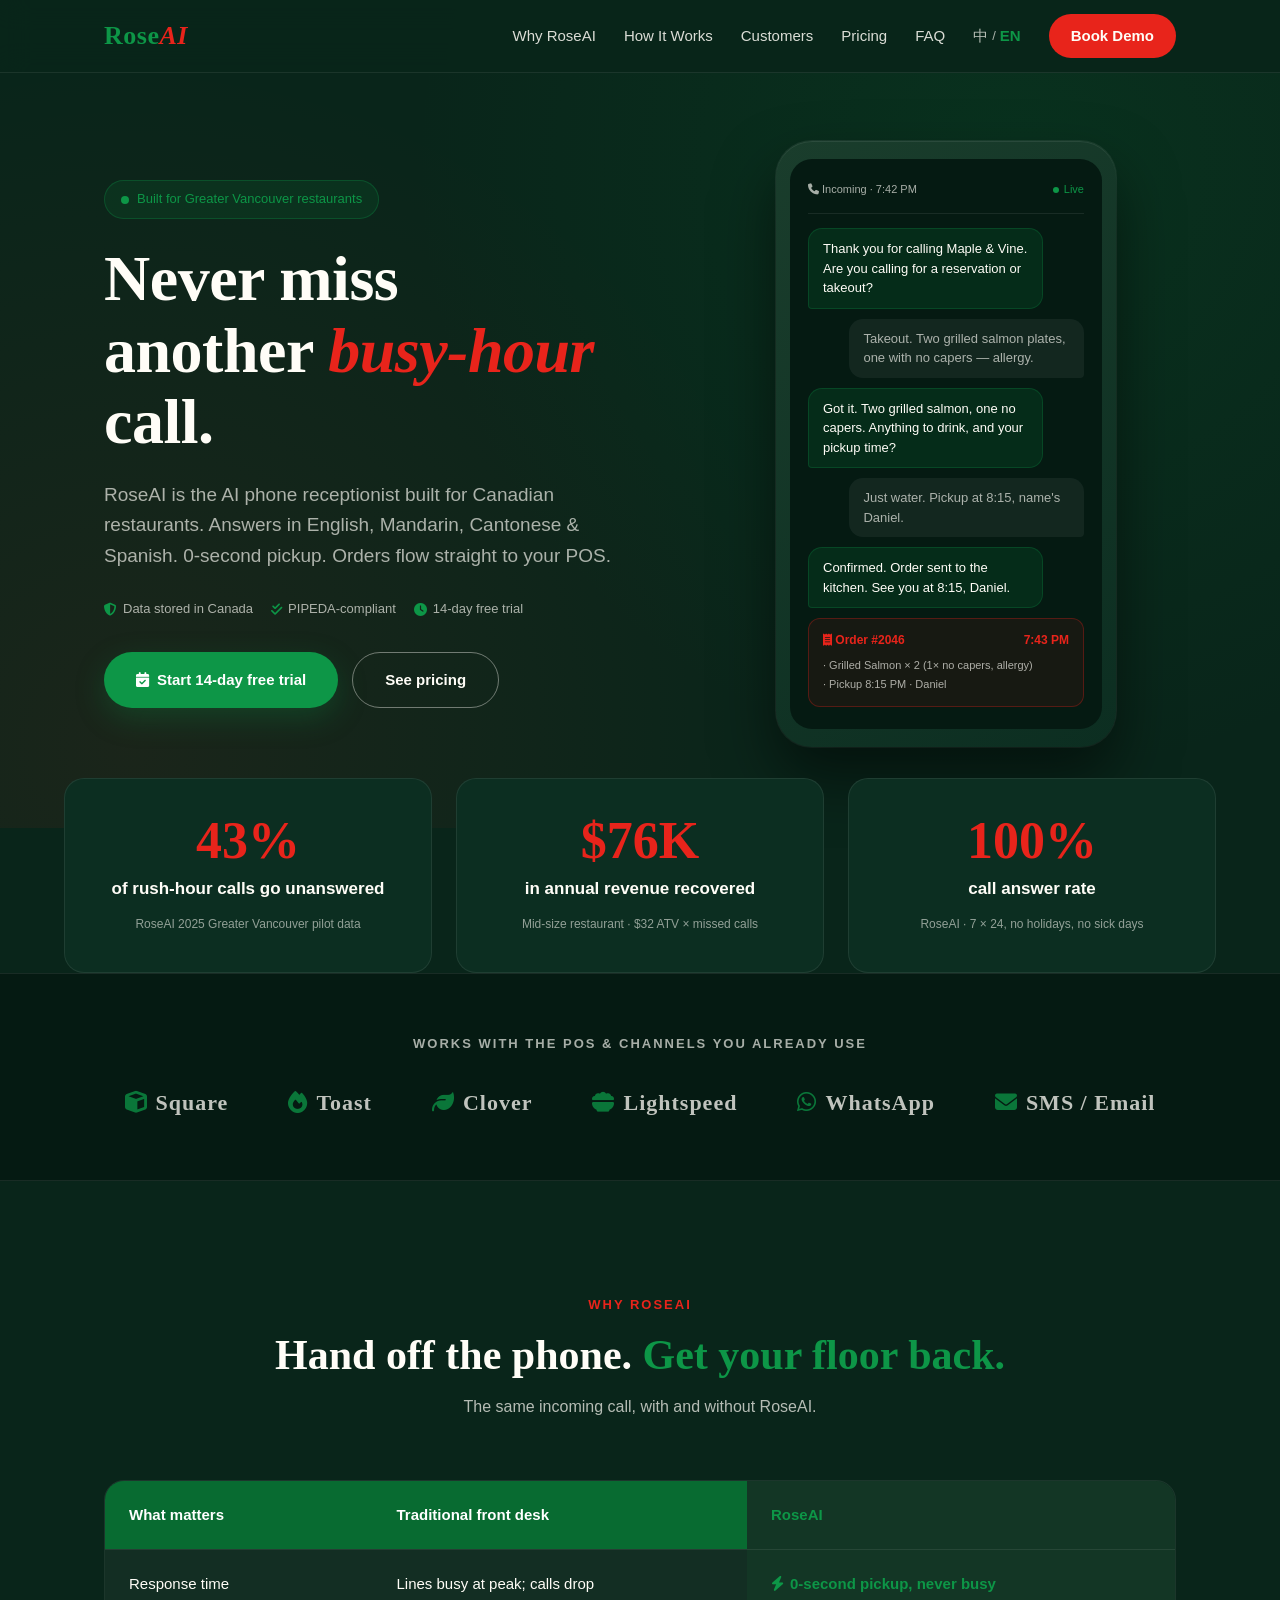
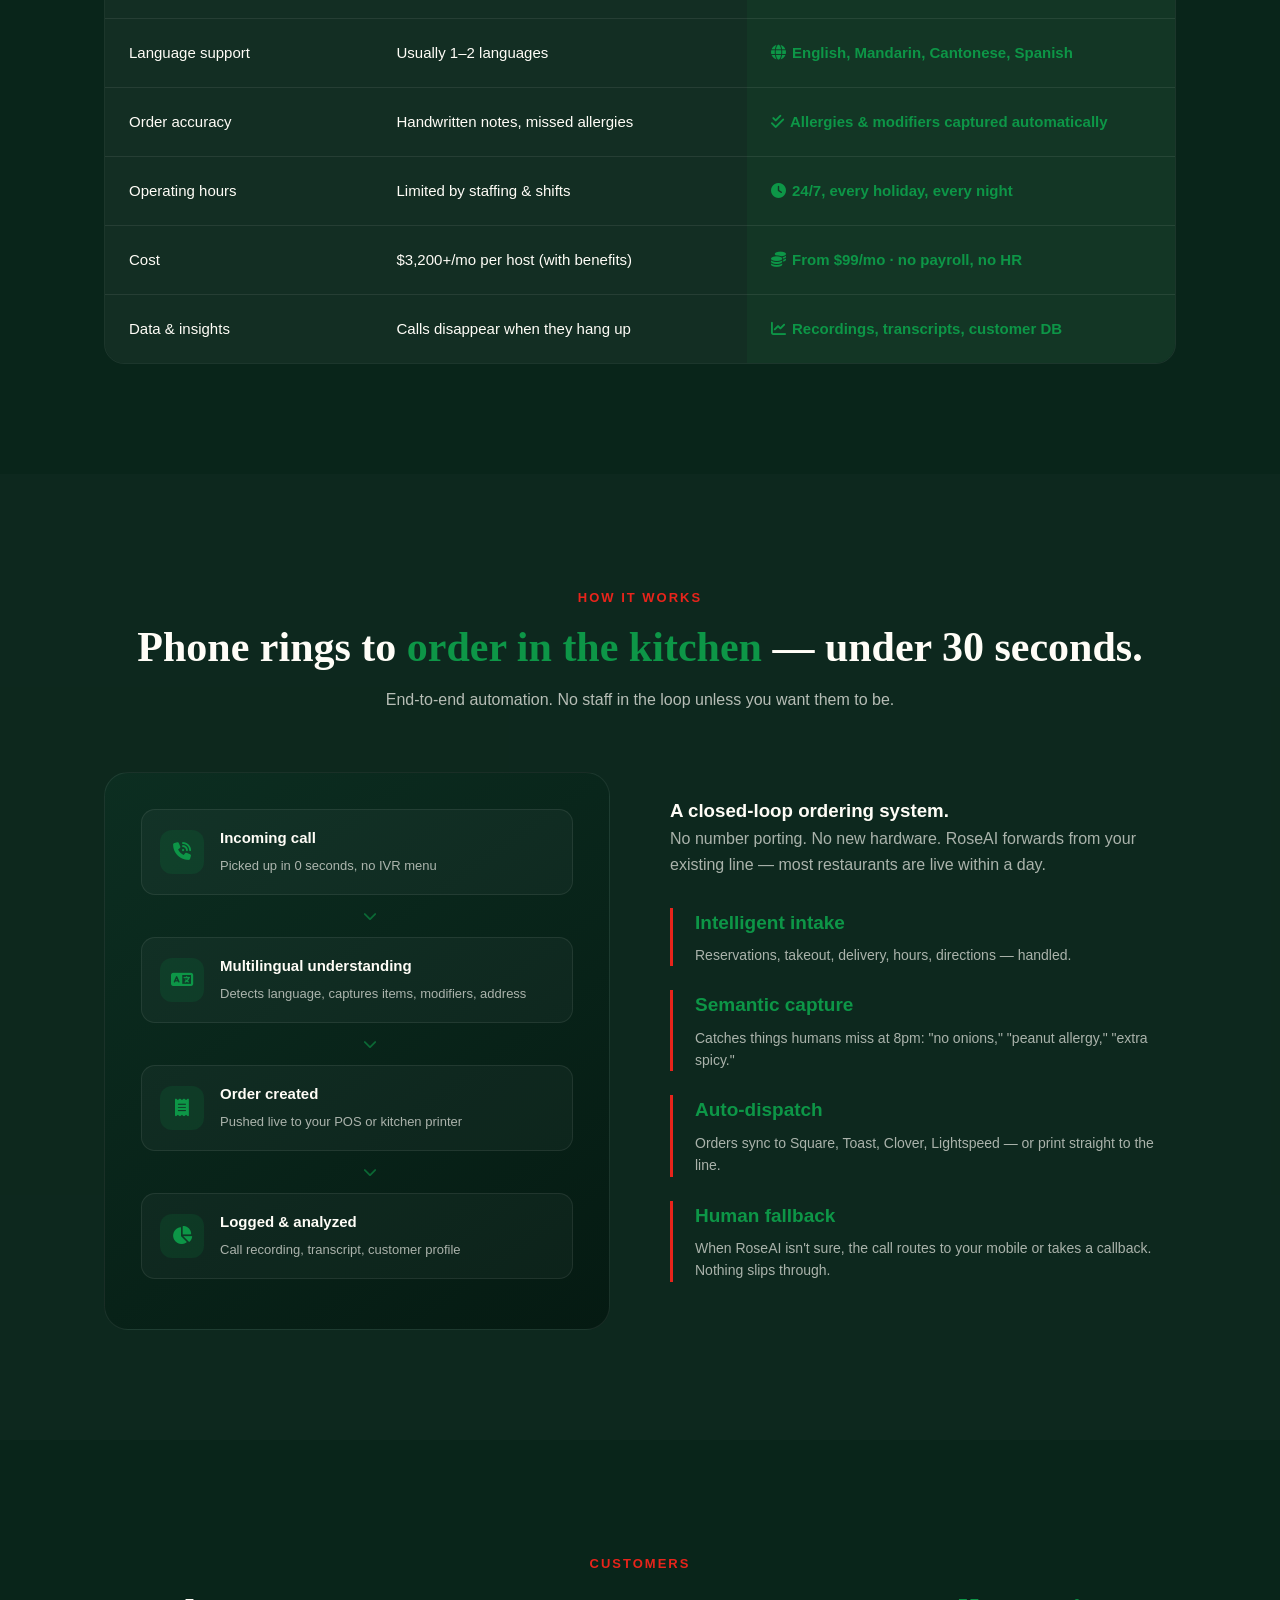
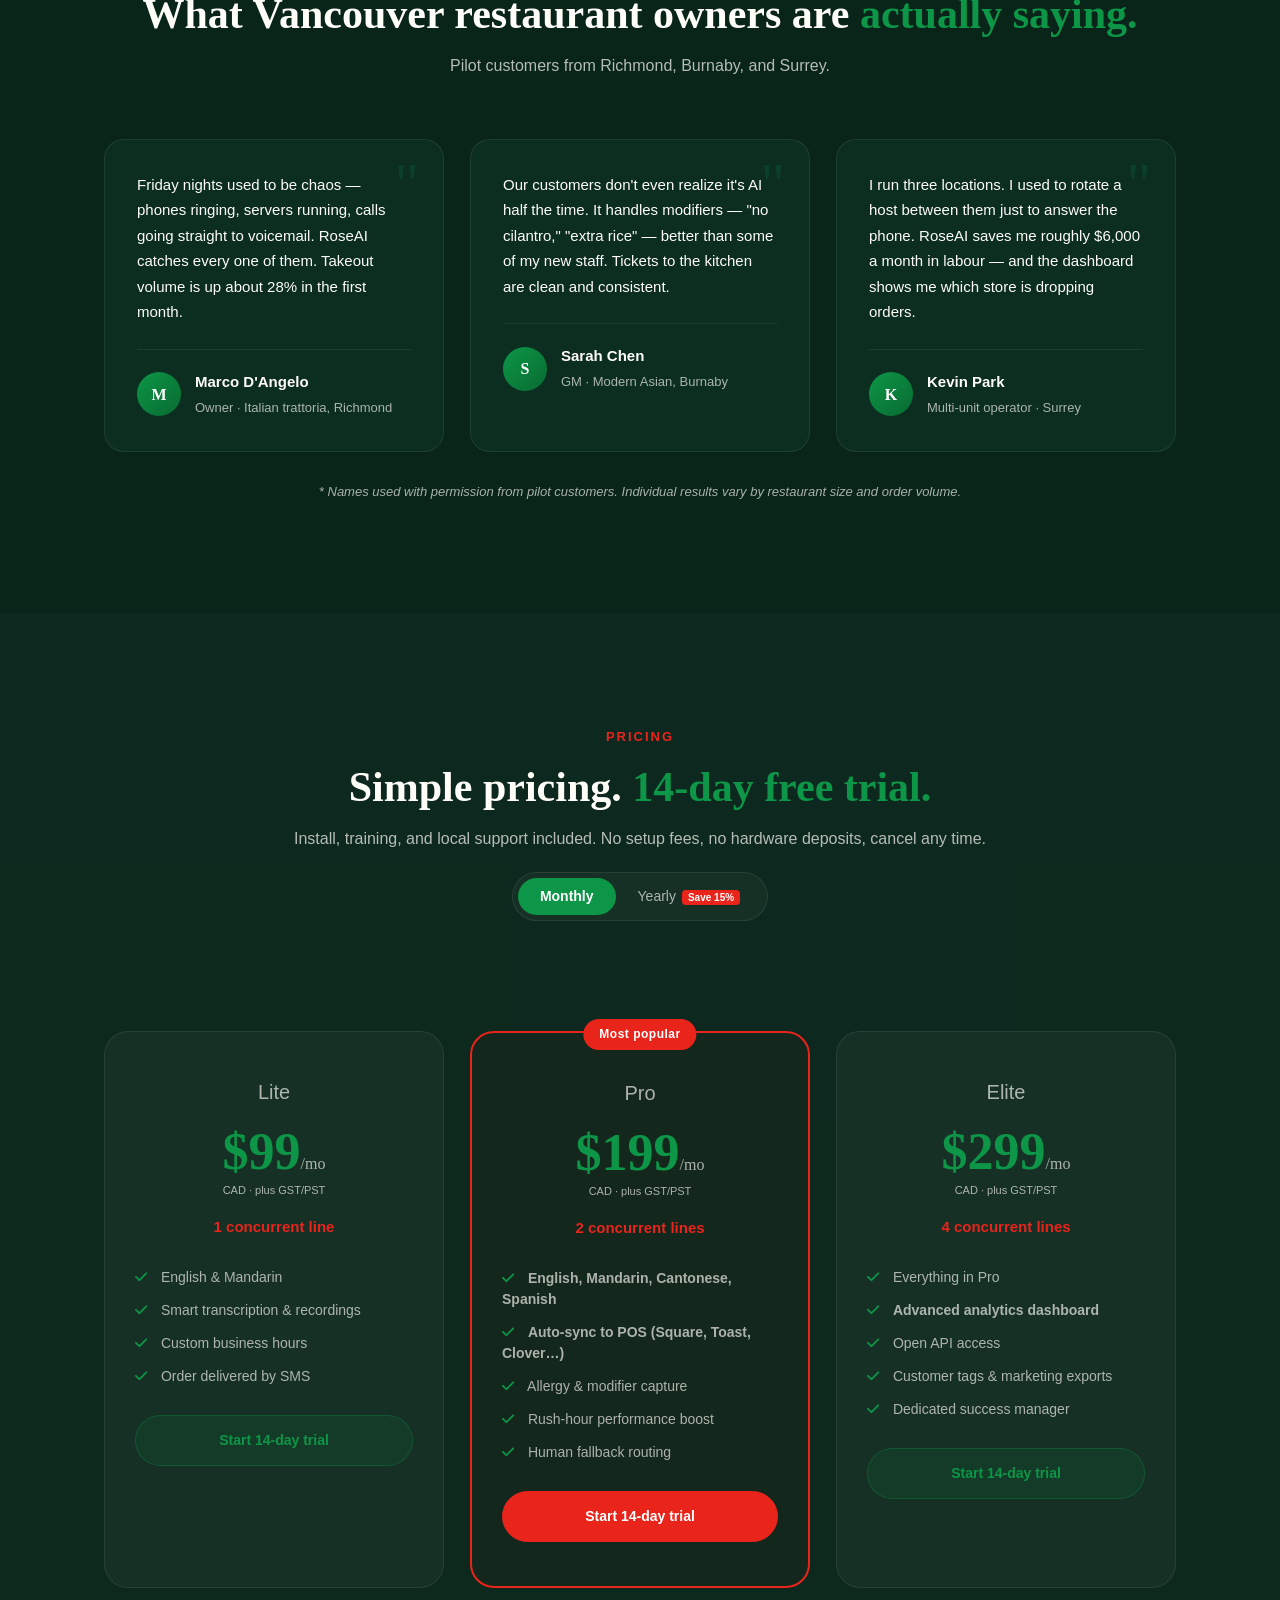
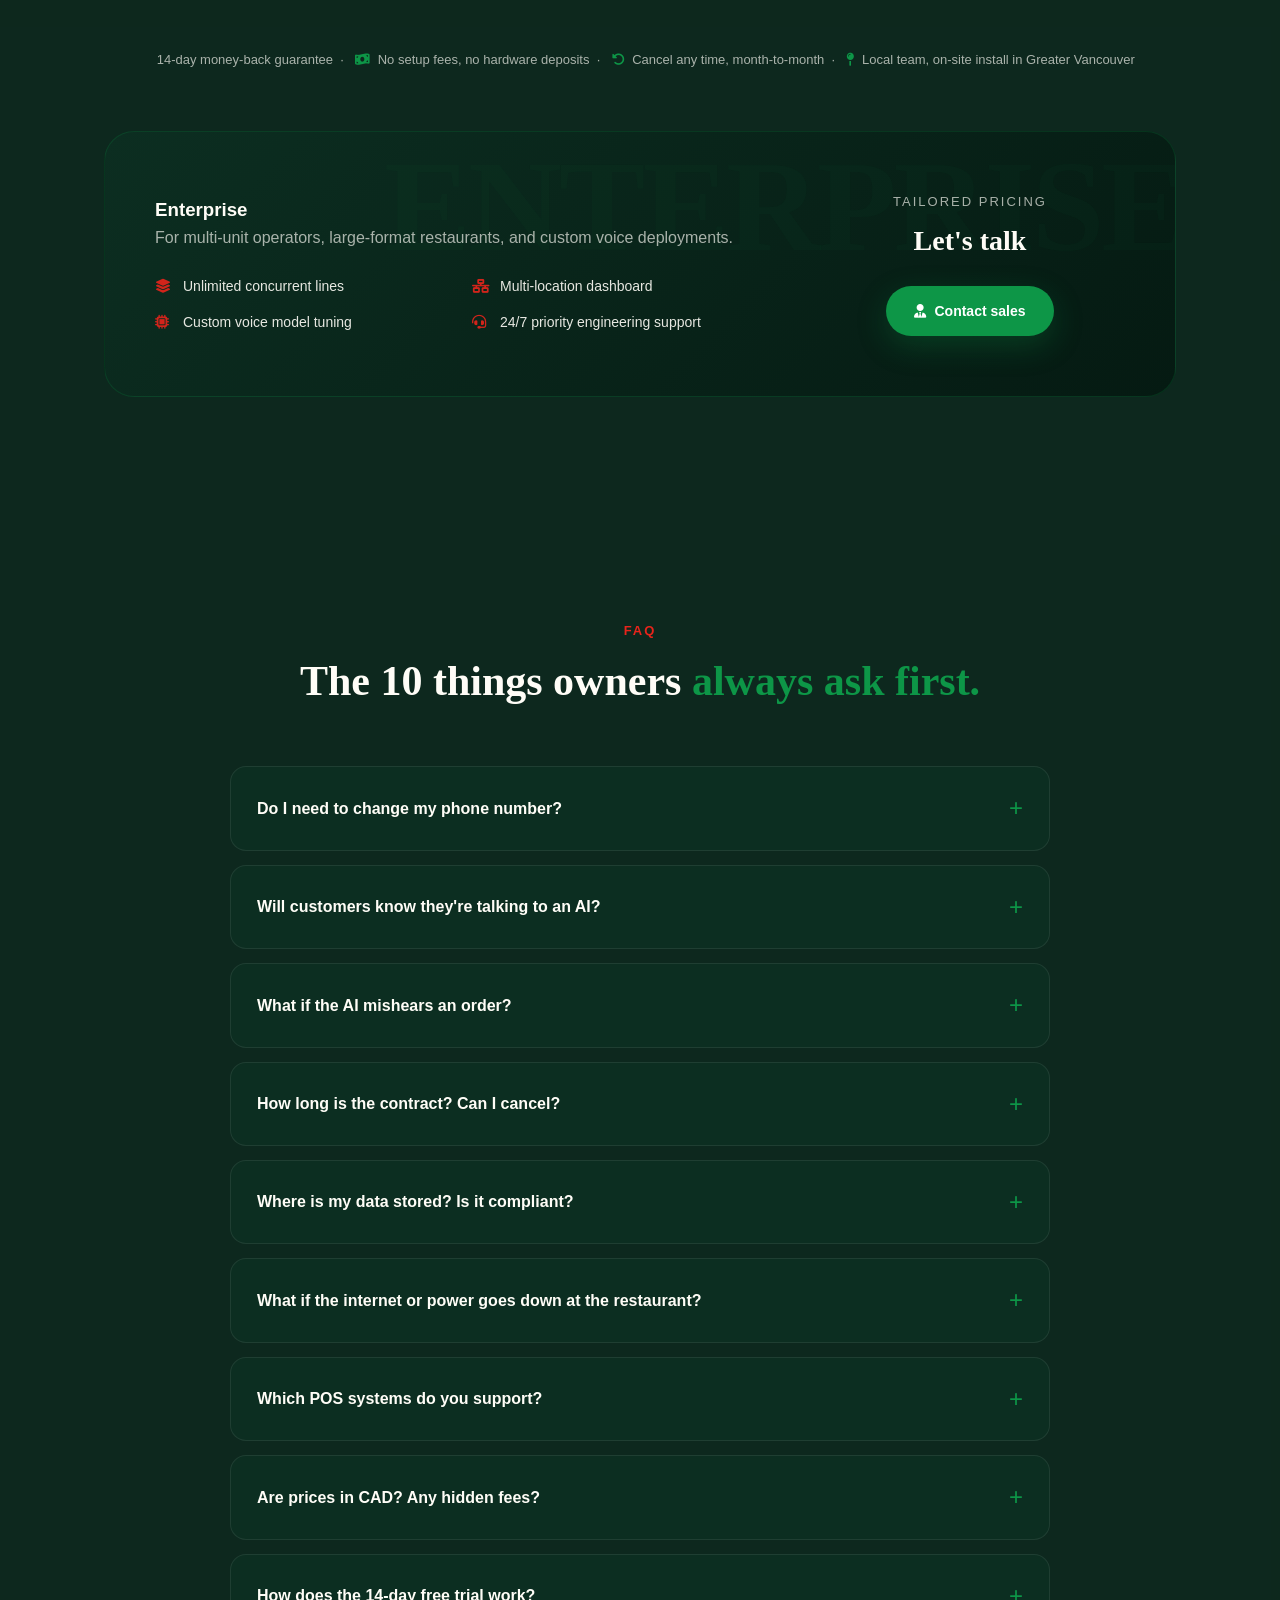
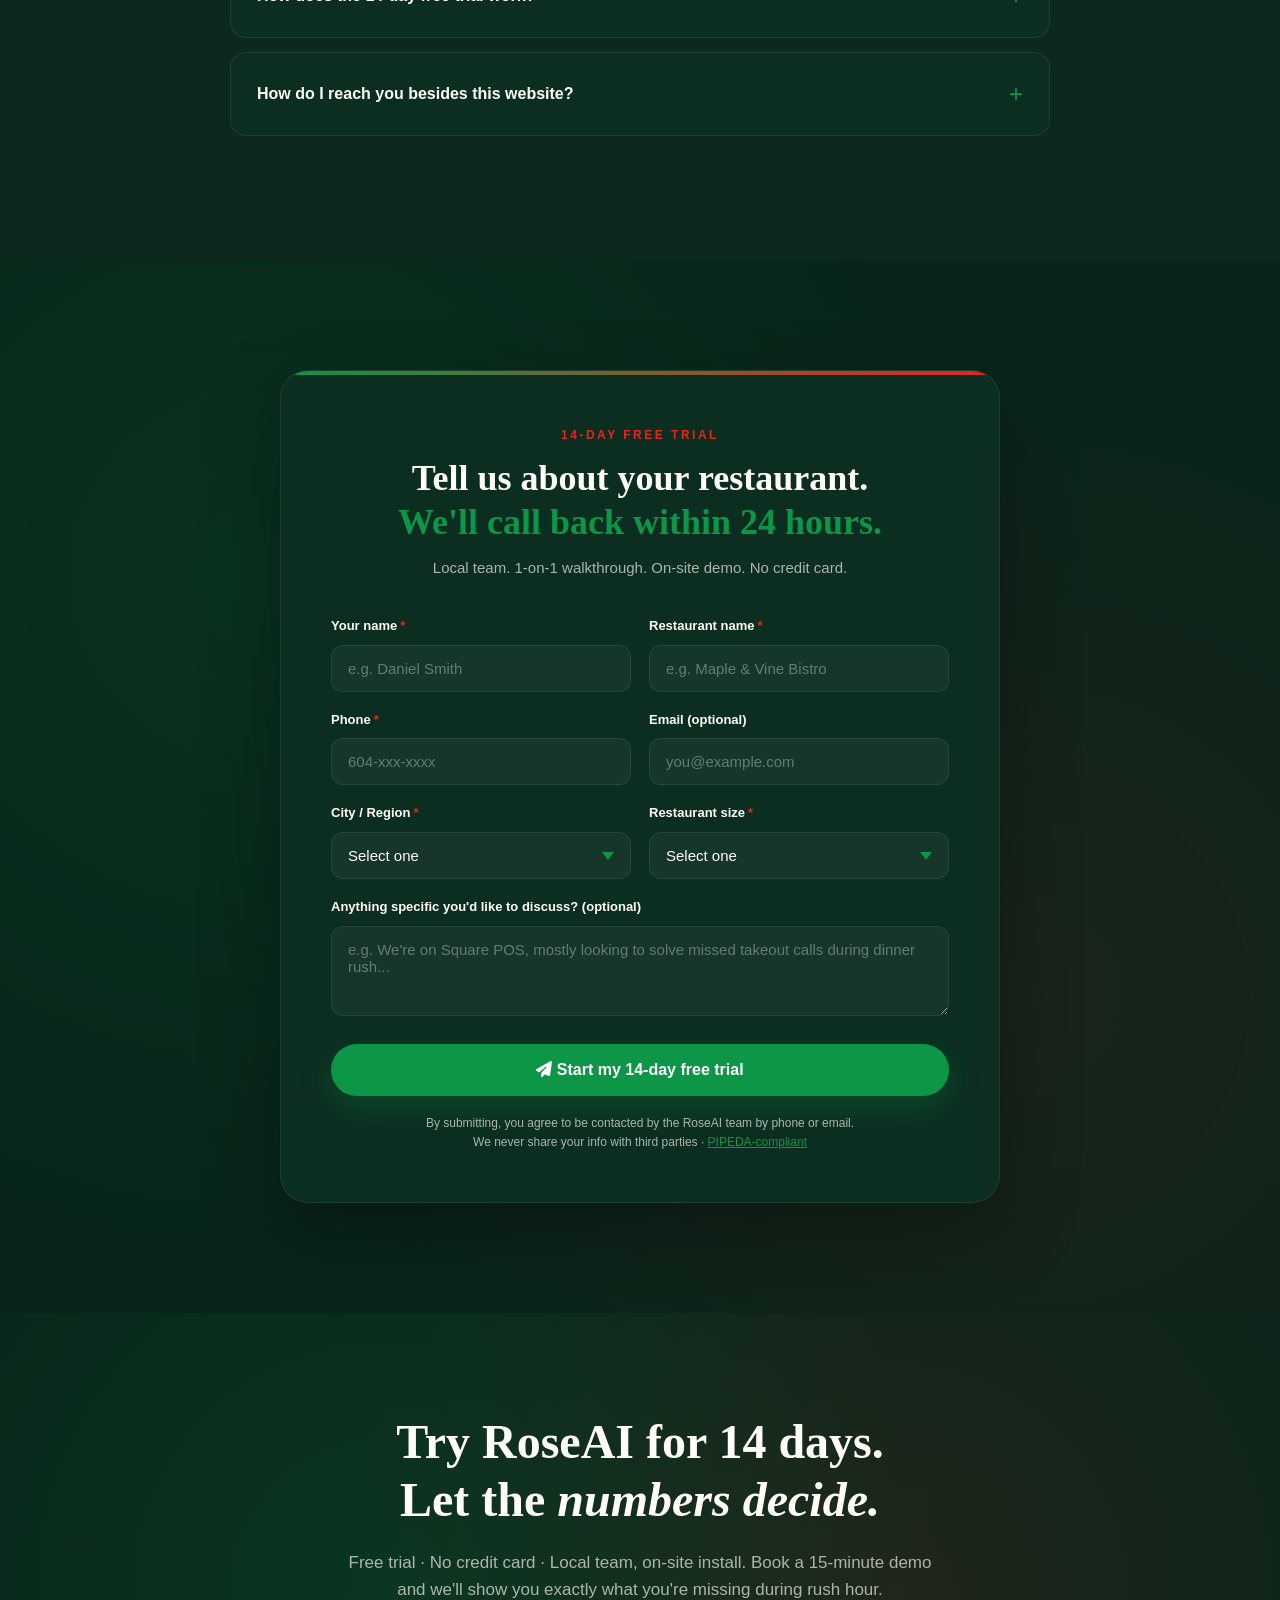
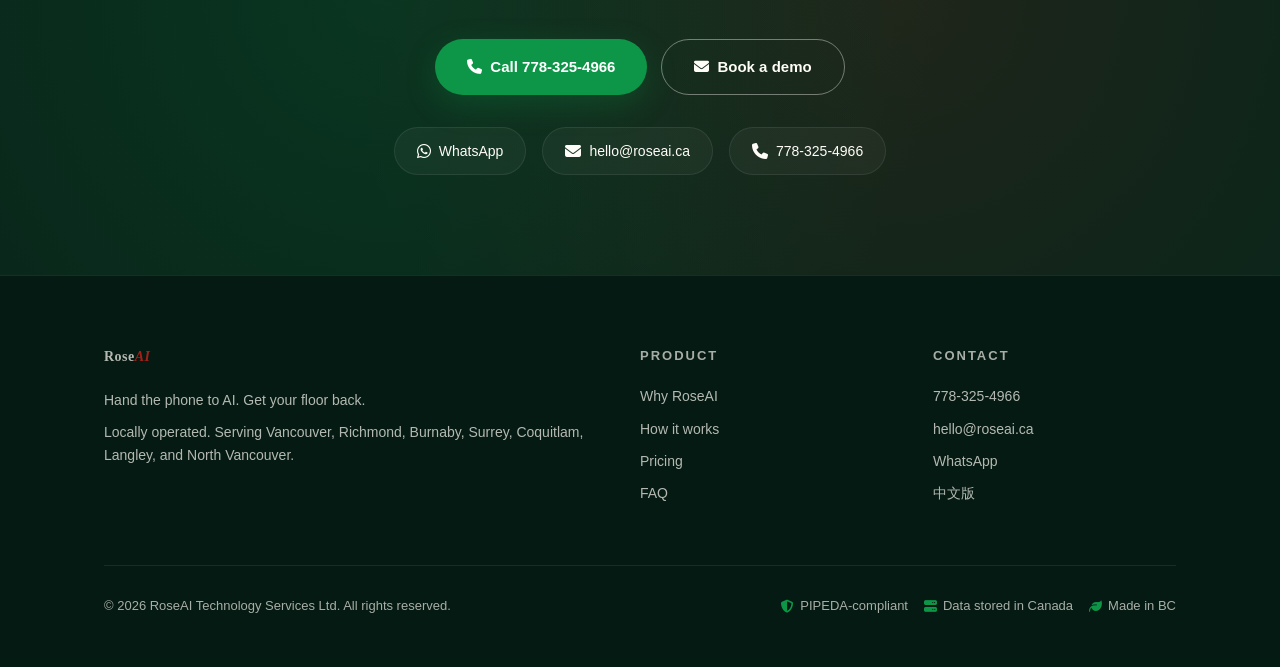
==== commit b054a88a: "Reorganize site by language directories - Move Chinese and English pages into zh/ and en/ directorie" ====
--- a/index.html
+++ b/index.html
@@ -1,1665 +1,30 @@
 <!DOCTYPE html>
-<html lang="zh-CN">
+<html lang="en">
 <head>
     <meta charset="UTF-8">
     <meta name="viewport" content="width=device-width, initial-scale=1.0">
-    <title>RoseAI | 温哥华餐厅 AI 智能语音接待系统 · 0 秒接听、自动出单</title>
-    <meta name="description" content="RoseAI 专为大温餐饮业打造的 AI 智能电话接待系统：中、英、粤、西多语自动识别，0 秒接听、自动出单同步 POS，数据存储于加拿大本地，符合 PIPEDA 规范。14 天免费试用。">
-    <meta property="og:title" content="RoseAI | 温哥华餐厅 AI 智能语音接待系统">
-    <meta property="og:description" content="0 秒接听、自动出单、多语识别。14 天免费试用，本地团队服务。">
-    <meta property="og:type" content="website">
-    <meta name="theme-color" content="#09251A">
-
-    <link rel="preconnect" href="https://fonts.googleapis.com">
-    <link rel="preconnect" href="https://fonts.gstatic.com" crossorigin>
-    <link href="https://fonts.googleapis.com/css2?family=Noto+Sans+SC:wght@300;400;500;700&family=Noto+Serif+SC:wght@600;700;900&display=swap" rel="stylesheet">
-    <link rel="stylesheet" href="https://cdnjs.cloudflare.com/ajax/libs/font-awesome/6.5.1/css/all.min.css">
-
-    <script type="application/ld+json">
-    {
-        "@context": "https://schema.org",
-        "@type": "SoftwareApplication",
-        "name": "RoseAI 餐厅智能语音接待系统",
-        "applicationCategory": "BusinessApplication",
-        "operatingSystem": "Web",
-        "offers": {
-            "@type": "AggregateOffer",
-            "priceCurrency": "CAD",
-            "lowPrice": "99",
-            "highPrice": "299"
-        },
-        "areaServed": {
-            "@type": "Place",
-            "name": "Greater Vancouver, British Columbia, Canada"
-        }
-    }
-    </script>
-
-    <style>
-        :root {
-            --dark-ink: #09251A;
-            --darker: #051a12;
-            --card-bg: #0c2e21;
-            --primary-green: #086B31;
-            --primary-green-bright: #0d9647;
-            --accent-red: #E8241B;
-            --accent-red-dark: #b51d15;
-            --cream: #FFFDF7;
-            --muted: rgba(255, 253, 247, 0.65);
-            --glass: rgba(255, 255, 255, 0.04);
-            --border: rgba(255, 255, 255, 0.08);
-            --transition: all 0.3s cubic-bezier(0.4, 0, 0.2, 1);
-        }
-
-        * { margin: 0; padding: 0; box-sizing: border-box; }
-        html { scroll-behavior: smooth; }
-        body {
-            font-family: 'Noto Sans SC', sans-serif;
-            background-color: var(--dark-ink);
-            color: var(--cream);
-            line-height: 1.6;
-            padding-bottom: 80px; /* 移动端底部 CTA 占位 */
-        }
-        @media (min-width: 769px) { body { padding-bottom: 0; } }
-
-        .container { max-width: 1200px; margin: 0 auto; padding: 0 5%; }
-        a { color: inherit; }
-
-        /* ===== Header ===== */
-        header {
-            position: fixed; top: 0; width: 100%;
-            padding: 14px 0;
-            background: rgba(9, 37, 26, 0.92);
-            backdrop-filter: blur(15px);
-            -webkit-backdrop-filter: blur(15px);
-            z-index: 1000;
-            border-bottom: 1px solid var(--border);
-        }
-        header .container { display: flex; justify-content: space-between; align-items: center; }
-        .logo {
-            font-family: 'Noto Serif SC', serif;
-            font-size: 26px; font-weight: 700;
-            color: var(--primary-green-bright);
-            text-decoration: none; letter-spacing: 0.5px;
-        }
-        .logo span { color: var(--accent-red); }
-        nav { display: flex; align-items: center; }
-        nav a {
-            text-decoration: none; color: var(--cream);
-            margin-left: 28px; font-size: 15px;
-            transition: var(--transition); opacity: 0.85;
-        }
-        nav a:hover { color: var(--primary-green-bright); opacity: 1; }
-        nav a.btn-nav {
-            background: var(--accent-red);
-            padding: 10px 22px;
-            border-radius: 50px;
-            font-weight: 700;
-            opacity: 1;
-        }
-        nav a.btn-nav:hover { background: var(--accent-red-dark); color: var(--cream); }
-        .lang-switch {
-            margin-left: 28px;
-            font-size: 13px;
-            color: var(--muted);
-            display: inline-flex; align-items: center; gap: 4px;
-        }
-        .lang-switch a {
-            margin-left: 0;
-            opacity: 0.7;
-            font-weight: 500;
-        }
-        .lang-switch a.active {
-            color: var(--primary-green-bright);
-            opacity: 1;
-            font-weight: 700;
-        }
-
-        /* ===== Hero ===== */
-        .hero {
-            min-height: 92vh; display: flex; align-items: center;
-            background:
-                radial-gradient(circle at 80% 20%, rgba(8,107,49,0.18) 0%, transparent 50%),
-                radial-gradient(circle at 10% 90%, rgba(232,36,27,0.08) 0%, transparent 50%);
-            padding: 120px 0 60px;
-            position: relative;
-        }
-        .hero-grid {
-            display: grid;
-            grid-template-columns: 1.2fr 1fr;
-            gap: 60px;
-            align-items: center;
-        }
-        .hero-tag {
-            display: inline-flex; align-items: center; gap: 8px;
-            background: rgba(13, 150, 71, 0.12);
-            border: 1px solid rgba(13, 150, 71, 0.3);
-            color: var(--primary-green-bright);
-            padding: 8px 16px; border-radius: 50px;
-            font-size: 13px; font-weight: 500;
-            margin-bottom: 24px;
-        }
-        .hero-tag .dot {
-            width: 8px; height: 8px; border-radius: 50%;
-            background: var(--primary-green-bright);
-            box-shadow: 0 0 0 0 rgba(13, 150, 71, 0.7);
-            animation: pulse 2s infinite;
-        }
-        @keyframes pulse {
-            0% { box-shadow: 0 0 0 0 rgba(13, 150, 71, 0.7); }
-            70% { box-shadow: 0 0 0 10px rgba(13, 150, 71, 0); }
-            100% { box-shadow: 0 0 0 0 rgba(13, 150, 71, 0); }
-        }
-        .hero h1 {
-            font-family: 'Noto Serif SC', serif;
-            font-size: clamp(34px, 5.5vw, 64px);
-            font-weight: 900;
-            line-height: 1.12; margin-bottom: 22px;
-            letter-spacing: -0.5px;
-        }
-        .hero h1 span { color: var(--accent-red); }
-        .hero .lead {
-            font-size: clamp(16px, 1.6vw, 19px);
-            max-width: 580px; margin-bottom: 16px;
-            color: var(--muted);
-        }
-        .hero-trust {
-            display: flex; align-items: center; gap: 18px;
-            margin: 28px 0 32px;
-            font-size: 13px; color: var(--muted);
-            flex-wrap: wrap;
-        }
-        .hero-trust span { display: inline-flex; align-items: center; gap: 6px; }
-        .hero-trust i { color: var(--primary-green-bright); }
-        .cta-row { display: flex; gap: 14px; flex-wrap: wrap; }
-        .btn-primary, .btn-secondary {
-            display: inline-flex; align-items: center; gap: 8px;
-            padding: 15px 32px; border-radius: 50px;
-            text-decoration: none; font-weight: 700;
-            font-size: 15px;
-            transition: var(--transition);
-            cursor: pointer; border: none;
-            font-family: inherit;
-        }
-        .btn-primary {
-            background: var(--primary-green-bright);
-            color: white;
-            box-shadow: 0 10px 30px rgba(13, 150, 71, 0.25);
-        }
-        .btn-primary:hover { transform: translateY(-2px); background: var(--primary-green); box-shadow: 0 14px 36px rgba(13, 150, 71, 0.35); }
-        .btn-secondary {
-            border: 1.5px solid rgba(255,253,247,0.4);
-            color: var(--cream);
-            background: transparent;
-        }
-        .btn-secondary:hover { border-color: var(--cream); background: rgba(255,255,255,0.05); }
-
-        /* ===== Hero Phone Mockup ===== */
-        .phone-mockup {
-            position: relative;
-            max-width: 340px;
-            margin: 0 auto;
-            background: linear-gradient(145deg, #1a3d2c, #0c2e21);
-            border-radius: 36px;
-            padding: 18px 14px;
-            box-shadow:
-                0 30px 60px rgba(0,0,0,0.5),
-                0 0 0 1px var(--border),
-                inset 0 1px 0 rgba(255,255,255,0.08);
-        }
-        .phone-screen {
-            background: var(--darker);
-            border-radius: 22px;
-            padding: 22px 18px;
-            min-height: 460px;
-            display: flex; flex-direction: column;
-        }
-        .phone-header {
-            display: flex; justify-content: space-between; align-items: center;
-            font-size: 11px; color: var(--muted);
-            padding-bottom: 14px; margin-bottom: 14px;
-            border-bottom: 1px solid var(--border);
-        }
-        .phone-header .live { display: inline-flex; align-items: center; gap: 5px; color: var(--primary-green-bright); }
-        .phone-header .live::before {
-            content: ''; width: 6px; height: 6px; border-radius: 50%;
-            background: var(--primary-green-bright);
-            animation: pulse 1.5s infinite;
-        }
-        .bubble {
-            padding: 10px 14px; border-radius: 14px;
-            font-size: 13px; line-height: 1.5;
-            margin-bottom: 10px; max-width: 85%;
-            animation: bubbleIn 0.5s ease both;
-        }
-        .bubble.ai {
-            background: rgba(13, 150, 71, 0.15);
-            border: 1px solid rgba(13, 150, 71, 0.25);
-            color: var(--cream);
-            border-bottom-left-radius: 4px;
-        }
-        .bubble.user {
-            background: rgba(255,255,255,0.06);
-            color: var(--muted);
-            margin-left: auto;
-            border-bottom-right-radius: 4px;
-        }
-        .bubble:nth-child(2) { animation-delay: 0.3s; }
-        .bubble:nth-child(3) { animation-delay: 0.8s; }
-        .bubble:nth-child(4) { animation-delay: 1.3s; }
-        .bubble:nth-child(5) { animation-delay: 1.8s; }
-        @keyframes bubbleIn {
-            from { opacity: 0; transform: translateY(6px); }
-            to { opacity: 1; transform: translateY(0); }
-        }
-        .order-card {
-            margin-top: auto;
-            background: rgba(232, 36, 27, 0.08);
-            border: 1px solid rgba(232, 36, 27, 0.3);
-            border-radius: 12px;
-            padding: 12px 14px;
-            font-size: 12px;
-            animation: bubbleIn 0.5s ease 2.3s both;
-        }
-        .order-card .title {
-            color: var(--accent-red); font-weight: 700;
-            display: flex; justify-content: space-between;
-            margin-bottom: 6px;
-        }
-        .order-card .line { color: var(--muted); font-size: 11px; line-height: 1.7; }
-
-        @media (max-width: 900px) {
-            .hero-grid { grid-template-columns: 1fr; gap: 50px; }
-            .phone-mockup { max-width: 300px; }
-        }
-
-        /* ===== Impact Stats ===== */
-        .impact-section { padding: 0 5%; margin-top: -50px; position: relative; z-index: 10; }
-        .impact-grid {
-            max-width: 1200px; margin: 0 auto;
-            display: grid;
-            grid-template-columns: repeat(auto-fit, minmax(260px, 1fr));
-            gap: 24px;
-        }
-        .impact-card {
-            background: var(--card-bg);
-            padding: 36px 28px;
-            border-radius: 20px;
-            border: 1px solid var(--border);
-            text-align: center;
-            transition: var(--transition);
-        }
-        .impact-card:hover { transform: translateY(-4px); border-color: rgba(13, 150, 71, 0.4); }
-        .impact-card h2 {
-            font-family: 'Noto Serif SC', serif;
-            font-size: 52px; font-weight: 900;
-            color: var(--accent-red);
-            margin-bottom: 8px; line-height: 1;
-        }
-        .impact-card .label { font-weight: 700; font-size: 17px; margin-bottom: 8px; }
-        .impact-card .src { opacity: 0.55; font-size: 12px; }
-
-        /* ===== Generic Section ===== */
-        .section-padding { padding: 110px 0; }
-        .title-center { text-align: center; margin-bottom: 60px; }
-        .title-center .kicker {
-            display: inline-block;
-            color: var(--accent-red);
-            font-size: 13px; font-weight: 700;
-            letter-spacing: 2px;
-            text-transform: uppercase;
-            margin-bottom: 14px;
-        }
-        .title-center h2 {
-            font-family: 'Noto Serif SC', serif;
-            font-size: clamp(28px, 3.5vw, 42px);
-            color: var(--cream);
-            font-weight: 700;
-            line-height: 1.2;
-        }
-        .title-center h2 em { color: var(--primary-green-bright); font-style: normal; }
-        .title-center .sub { margin-top: 14px; opacity: 0.7; font-size: 16px; }
-
-        /* ===== Comparison Table ===== */
-        .table-wrapper {
-            overflow-x: auto; margin-top: 40px;
-            border-radius: 20px; border: 1px solid var(--border);
-        }
-        table {
-            width: 100%; border-collapse: collapse;
-            background: var(--glass); min-width: 600px;
-        }
-        th, td {
-            padding: 22px 24px; text-align: left;
-            border-bottom: 1px solid var(--border);
-            font-size: 15px;
-        }
-        th { background: var(--primary-green); color: white; font-weight: 700; }
-        tr:last-child td { border-bottom: none; }
-        .ai-highlight {
-            background: rgba(13, 150, 71, 0.08);
-            color: var(--primary-green-bright);
-            font-weight: 600;
-        }
-        .ai-highlight i { margin-right: 6px; }
-
-        /* ===== Workflow ===== */
-        .workflow-section { background: rgba(255,253,247,0.015); }
-        .workflow {
-            display: grid;
-            grid-template-columns: 1fr 1fr;
-            gap: 60px; align-items: center;
-        }
-        @media (max-width: 900px) { .workflow { grid-template-columns: 1fr; gap: 40px; } }
-
-        .workflow-visual {
-            position: relative;
-            background: linear-gradient(145deg, #0c2e21, #051a12);
-            border-radius: 24px;
-            padding: 36px;
-            border: 1px solid var(--border);
-        }
-        .flow-node {
-            display: flex; align-items: center; gap: 16px;
-            background: rgba(255,255,255,0.03);
-            border: 1px solid var(--border);
-            border-radius: 14px;
-            padding: 16px 18px;
-            margin-bottom: 14px;
-            transition: var(--transition);
-        }
-        .flow-node:hover { border-color: rgba(13,150,71,0.4); transform: translateX(4px); }
-        .flow-node .icon {
-            width: 44px; height: 44px; border-radius: 12px;
-            background: rgba(13,150,71,0.15);
-            color: var(--primary-green-bright);
-            display: flex; align-items: center; justify-content: center;
-            font-size: 18px; flex-shrink: 0;
-        }
-        .flow-node .text strong { display: block; font-size: 15px; margin-bottom: 2px; }
-        .flow-node .text span { font-size: 13px; color: var(--muted); }
-        .flow-arrow {
-            text-align: center; color: var(--primary-green-bright);
-            font-size: 14px; margin: -4px 0 10px 26px;
-            opacity: 0.6;
-        }
-
-        .workflow-steps h2 {
-            font-family: 'Noto Serif SC', serif;
-            font-size: 32px; margin-bottom: 14px;
-            font-weight: 700;
-        }
-        .workflow-steps > p { color: var(--muted); margin-bottom: 30px; }
-        .step {
-            margin-bottom: 24px; padding-left: 22px;
-            border-left: 3px solid var(--accent-red);
-        }
-        .step h4 {
-            font-size: 19px; color: var(--primary-green-bright);
-            margin-bottom: 6px; font-weight: 700;
-        }
-        .step p { font-size: 14px; color: var(--muted); }
-
-        /* ===== Integrations ===== */
-        .integration-strip {
-            background: var(--darker);
-            padding: 60px 0;
-            border-top: 1px solid var(--border);
-            border-bottom: 1px solid var(--border);
-        }
-        .integration-strip h3 {
-            text-align: center; font-size: 13px;
-            letter-spacing: 2px; text-transform: uppercase;
-            color: var(--muted); margin-bottom: 30px;
-        }
-        .integration-grid {
-            display: flex; justify-content: center; align-items: center;
-            gap: 60px; flex-wrap: wrap;
-            opacity: 0.75;
-        }
-        .integration-grid div {
-            font-family: 'Noto Serif SC', serif;
-            font-size: 22px; font-weight: 700;
-            letter-spacing: 1px;
-        }
-        .integration-grid i { margin-right: 8px; color: var(--primary-green-bright); }
-
-        /* ===== Testimonials ===== */
-        .testimonial-grid {
-            display: grid;
-            grid-template-columns: repeat(auto-fit, minmax(300px, 1fr));
-            gap: 26px;
-        }
-        .testimonial-card {
-            background: var(--card-bg);
-            border: 1px solid var(--border);
-            border-radius: 20px;
-            padding: 32px;
-            transition: var(--transition);
-            position: relative;
-        }
-        .testimonial-card:hover { transform: translateY(-4px); border-color: rgba(13,150,71,0.3); }
-        .testimonial-card .quote-mark {
-            font-family: 'Noto Serif SC', serif;
-            position: absolute; top: 14px; right: 24px;
-            font-size: 60px; color: rgba(13,150,71,0.18);
-            line-height: 1;
-        }
-        .testimonial-card .quote {
-            font-size: 15px; line-height: 1.7;
-            margin-bottom: 24px;
-            color: var(--cream);
-        }
-        .testimonial-card .author {
-            display: flex; align-items: center; gap: 14px;
-            padding-top: 20px; border-top: 1px solid var(--border);
-        }
-        .testimonial-card .avatar {
-            width: 44px; height: 44px; border-radius: 50%;
-            background: linear-gradient(135deg, var(--primary-green-bright), var(--primary-green));
-            display: flex; align-items: center; justify-content: center;
-            color: white; font-weight: 700; font-size: 16px;
-            font-family: 'Noto Serif SC', serif;
-        }
-        .testimonial-card .meta strong { display: block; font-size: 15px; }
-        .testimonial-card .meta span { font-size: 13px; color: var(--muted); }
-        .testimonial-note {
-            text-align: center; margin-top: 30px;
-            font-size: 13px; color: var(--muted);
-            font-style: italic;
-        }
-
-        /* ===== Pricing ===== */
-        .pricing-toggle {
-            display: inline-flex;
-            background: var(--glass);
-            border: 1px solid var(--border);
-            border-radius: 50px;
-            padding: 5px;
-            margin: 20px auto 50px;
-        }
-        .pricing-toggle button {
-            background: transparent; border: none;
-            color: var(--muted); cursor: pointer;
-            padding: 10px 22px; border-radius: 50px;
-            font-family: inherit; font-size: 14px;
-            font-weight: 500; transition: var(--transition);
-        }
-        .pricing-toggle button.active {
-            background: var(--primary-green-bright);
-            color: white;
-            font-weight: 700;
-        }
-        .pricing-toggle .save-tag {
-            display: inline-block;
-            background: var(--accent-red);
-            color: white;
-            font-size: 10px;
-            padding: 2px 6px;
-            border-radius: 4px;
-            margin-left: 6px;
-            font-weight: 700;
-        }
-        .toggle-wrap { text-align: center; }
-
-        .pricing-grid {
-            display: grid;
-            grid-template-columns: repeat(auto-fit, minmax(280px, 1fr));
-            gap: 26px; margin-bottom: 60px;
-        }
-        .price-card {
-            background: var(--glass);
-            padding: 44px 30px;
-            border-radius: 24px;
-            text-align: center;
-            border: 1px solid var(--border);
-            transition: var(--transition);
-            position: relative;
-        }
-        .price-card:hover { transform: translateY(-6px); border-color: rgba(13,150,71,0.4); }
-        .price-card.featured {
-            border: 2px solid var(--accent-red);
-            background: rgba(232,36,27,0.03);
-        }
-        .badge {
-            position: absolute; top: -14px; left: 50%;
-            transform: translateX(-50%);
-            background: var(--accent-red); color: white;
-            padding: 6px 16px; border-radius: 50px;
-            font-size: 12px; font-weight: 700;
-            letter-spacing: 0.5px;
-        }
-        .price-card h3 { font-size: 20px; margin-bottom: 18px; color: var(--muted); font-weight: 500; }
-        .price-card .cost {
-            font-family: 'Noto Serif SC', serif;
-            font-size: 52px; font-weight: 700;
-            color: var(--primary-green-bright); line-height: 1;
-        }
-        .price-card .cost-unit { font-size: 16px; color: var(--muted); font-weight: 400; }
-        .price-card .cost-cad { font-size: 11px; color: var(--muted); display: block; margin-top: 4px; }
-        .price-card .cost-yearly {
-            display: none;
-            font-size: 12px; color: var(--accent-red);
-            margin-top: 6px; font-weight: 600;
-        }
-        body.yearly .price-card .cost-yearly { display: block; }
-        .price-card .concurrency {
-            display: block; font-size: 15px;
-            color: var(--accent-red); font-weight: 700;
-            margin: 16px 0 28px;
-        }
-        .price-card ul {
-            text-align: left; list-style: none;
-            font-size: 14px; color: var(--muted);
-            margin-bottom: 28px;
-        }
-        .price-card li { margin-bottom: 12px; line-height: 1.5; }
-        .price-card li i { color: var(--primary-green-bright); margin-right: 10px; }
-        .price-card .btn-card {
-            display: block; padding: 13px 20px;
-            background: rgba(13,150,71,0.12);
-            color: var(--primary-green-bright);
-            border: 1px solid rgba(13,150,71,0.3);
-            border-radius: 50px;
-            text-decoration: none;
-            font-weight: 700; font-size: 14px;
-            transition: var(--transition);
-        }
-        .price-card .btn-card:hover { background: var(--primary-green-bright); color: white; }
-        .price-card.featured .btn-card { background: var(--accent-red); color: white; border-color: var(--accent-red); }
-        .price-card.featured .btn-card:hover { background: var(--accent-red-dark); }
-
-        .pricing-disclaimer {
-            text-align: center; font-size: 13px;
-            color: var(--muted); margin-bottom: 60px;
-            line-height: 1.8;
-        }
-        .pricing-disclaimer i { color: var(--primary-green-bright); margin: 0 4px; }
-
-        /* ===== Enterprise ===== */
-        .enterprise-section {
-            background: linear-gradient(135deg, #0c2e21 0%, #051a12 100%);
-            padding: 60px 50px;
-            border-radius: 30px;
-            border: 1px solid rgba(13,150,71,0.2);
-            position: relative;
-            overflow: hidden;
-        }
-        .enterprise-section::before {
-            content: "ENTERPRISE";
-            position: absolute; top: -30px; right: -10px;
-            font-family: 'Noto Serif SC', serif;
-            font-size: 130px; font-weight: 900;
-            color: rgba(13,150,71,0.04);
-            pointer-events: none; letter-spacing: -3px;
-        }
-        .enterprise-content {
-            display: grid;
-            grid-template-columns: 2fr 1fr;
-            align-items: center;
-            gap: 40px;
-            position: relative; z-index: 1;
-        }
-        @media (max-width: 768px) {
-            .enterprise-content { grid-template-columns: 1fr; text-align: center; }
-            .enterprise-section { padding: 40px 24px; border-radius: 20px; }
-        }
-        .enterprise-text h2 {
-            font-family: 'Noto Serif SC', serif;
-            font-size: 32px; color: var(--primary-green-bright);
-            margin-bottom: 12px; font-weight: 700;
-        }
-        .enterprise-text > p { font-size: 16px; color: var(--muted); margin-bottom: 24px; }
-        .enterprise-grid {
-            display: grid; grid-template-columns: 1fr 1fr;
-            gap: 14px; margin-top: 20px;
-        }
-        @media (max-width: 600px) { .enterprise-grid { grid-template-columns: 1fr; } }
-        .ent-item {
-            display: flex; align-items: center; gap: 10px;
-            font-size: 14px; color: var(--cream); opacity: 0.9;
-        }
-        .ent-item i { color: var(--accent-red); width: 18px; }
-        .enterprise-cta { text-align: center; }
-        .enterprise-cta .price-label {
-            font-size: 13px; color: var(--muted);
-            text-transform: uppercase; letter-spacing: 2px;
-            margin-bottom: 6px;
-        }
-        .enterprise-cta .price-value {
-            font-family: 'Noto Serif SC', serif;
-            font-size: 28px; font-weight: 700;
-            color: var(--cream); margin-bottom: 22px;
-        }
-
-        /* ===== FAQ ===== */
-        .faq-section { background: rgba(255,253,247,0.015); }
-        .faq-list { max-width: 820px; margin: 0 auto; }
-        .faq-item {
-            background: var(--card-bg);
-            border: 1px solid var(--border);
-            border-radius: 16px;
-            margin-bottom: 14px;
-            overflow: hidden;
-            transition: var(--transition);
-        }
-        .faq-item[open] { border-color: rgba(13,150,71,0.35); }
-        .faq-item summary {
-            padding: 22px 26px;
-            cursor: pointer;
-            font-weight: 700;
-            font-size: 16px;
-            display: flex;
-            justify-content: space-between;
-            align-items: center;
-            gap: 16px;
-            list-style: none;
-        }
-        .faq-item summary::-webkit-details-marker { display: none; }
-        .faq-item summary::after {
-            content: '+';
-            color: var(--primary-green-bright);
-            font-size: 24px; font-weight: 300;
-            transition: var(--transition);
-            flex-shrink: 0;
-        }
-        .faq-item[open] summary::after { transform: rotate(45deg); }
-        .faq-content {
-            padding: 0 26px 24px;
-            color: var(--muted);
-            font-size: 15px;
-            line-height: 1.75;
-        }
-
-        /* ===== Trial Form ===== */
-        .trial-form-section {
-            padding: 110px 0;
-            background:
-                radial-gradient(circle at 20% 30%, rgba(13,150,71,0.12) 0%, transparent 55%),
-                radial-gradient(circle at 80% 70%, rgba(232,36,27,0.08) 0%, transparent 55%);
-            position: relative;
-        }
-        .trial-form-wrap {
-            max-width: 720px;
-            margin: 0 auto;
-        }
-        .trial-form-card {
-            background: var(--card-bg);
-            border: 1px solid var(--border);
-            border-radius: 28px;
-            padding: 50px 50px;
-            box-shadow: 0 30px 80px rgba(0,0,0,0.3);
-            position: relative;
-            overflow: hidden;
-        }
-        .trial-form-card::before {
-            content: '';
-            position: absolute;
-            top: 0; left: 0; right: 0; height: 4px;
-            background: linear-gradient(90deg, var(--primary-green-bright), var(--accent-red));
-        }
-        @media (max-width: 600px) {
-            .trial-form-card { padding: 36px 24px; border-radius: 20px; }
-        }
-        .form-header {
-            text-align: center;
-            margin-bottom: 36px;
-        }
-        .form-header .kicker {
-            display: inline-block;
-            color: var(--accent-red);
-            font-size: 12px; font-weight: 700;
-            letter-spacing: 2.5px;
-            text-transform: uppercase;
-            margin-bottom: 12px;
-        }
-        .form-header h2 {
-            font-family: 'Noto Serif SC', serif;
-            font-size: clamp(26px, 3.2vw, 36px);
-            color: var(--cream);
-            font-weight: 700;
-            line-height: 1.2;
-            margin-bottom: 12px;
-        }
-        .form-header h2 em { color: var(--primary-green-bright); font-style: normal; }
-        .form-header p { color: var(--muted); font-size: 15px; }
-
-        .form-row {
-            display: grid;
-            grid-template-columns: 1fr 1fr;
-            gap: 18px;
-            margin-bottom: 18px;
-        }
-        @media (max-width: 600px) {
-            .form-row { grid-template-columns: 1fr; }
-        }
-        .form-field {
-            display: flex; flex-direction: column;
-        }
-        .form-field.full { grid-column: 1 / -1; }
-        .form-field label {
-            font-size: 13px;
-            color: var(--cream);
-            margin-bottom: 8px;
-            font-weight: 600;
-        }
-        .form-field label .req { color: var(--accent-red); margin-left: 3px; }
-        .form-field input,
-        .form-field select,
-        .form-field textarea {
-            background: rgba(255,255,255,0.04);
-            border: 1px solid var(--border);
-            border-radius: 12px;
-            padding: 14px 16px;
-            color: var(--cream);
-            font-family: inherit;
-            font-size: 15px;
-            transition: var(--transition);
-            outline: none;
-            width: 100%;
-        }
-        .form-field input::placeholder,
-        .form-field textarea::placeholder {
-            color: rgba(255,253,247,0.35);
-        }
-        .form-field input:focus,
-        .form-field select:focus,
-        .form-field textarea:focus {
-            border-color: var(--primary-green-bright);
-            background: rgba(13,150,71,0.06);
-            box-shadow: 0 0 0 3px rgba(13,150,71,0.12);
-        }
-        .form-field input:invalid:not(:placeholder-shown) {
-            border-color: rgba(232, 36, 27, 0.5);
-        }
-        .form-field select {
-            appearance: none;
-            background-image: url("data:image/svg+xml,%3Csvg xmlns='http://www.w3.org/2000/svg' width='12' height='8' viewBox='0 0 12 8'%3E%3Cpath fill='%230d9647' d='M6 8L0 0h12z'/%3E%3C/svg%3E");
-            background-repeat: no-repeat;
-            background-position: right 16px center;
-            padding-right: 40px;
-            cursor: pointer;
-        }
-        .form-field select option { background: var(--card-bg); color: var(--cream); }
-        .form-field textarea {
-            resize: vertical;
-            min-height: 90px;
-            font-family: inherit;
-        }
-        .form-field .hint {
-            font-size: 12px;
-            color: var(--muted);
-            margin-top: 6px;
-        }
-
-        .form-submit {
-            margin-top: 28px;
-            width: 100%;
-            background: var(--primary-green-bright);
-            color: white;
-            border: none;
-            padding: 17px 32px;
-            border-radius: 50px;
-            font-family: inherit;
-            font-size: 16px;
-            font-weight: 700;
-            cursor: pointer;
-            transition: var(--transition);
-            display: inline-flex;
-            align-items: center;
-            justify-content: center;
-            gap: 10px;
-            box-shadow: 0 12px 30px rgba(13,150,71,0.25);
-        }
-        .form-submit:hover:not(:disabled) {
-            transform: translateY(-2px);
-            background: var(--primary-green);
-            box-shadow: 0 16px 40px rgba(13,150,71,0.35);
-        }
-        .form-submit:disabled {
-            opacity: 0.6;
-            cursor: not-allowed;
-            background: var(--primary-green);
-        }
-        .form-submit .spinner {
-            display: none;
-            width: 18px; height: 18px;
-            border: 2px solid rgba(255,255,255,0.3);
-            border-top-color: white;
-            border-radius: 50%;
-            animation: spin 0.7s linear infinite;
-        }
-        .form-submit.loading .spinner { display: inline-block; }
-        .form-submit.loading .label-default { display: none; }
-        @keyframes spin {
-            to { transform: rotate(360deg); }
-        }
-
-        .form-disclaimer {
-            font-size: 12px;
-            color: var(--muted);
-            text-align: center;
-            margin-top: 18px;
-            line-height: 1.6;
-        }
-        .form-disclaimer a { color: var(--primary-green-bright); text-decoration: underline; }
-
-        /* 表单成功 / 失败状态 */
-        .form-status {
-            display: none;
-            margin-top: 24px;
-            padding: 20px 24px;
-            border-radius: 14px;
-            font-size: 15px;
-            line-height: 1.6;
-        }
-        .form-status.show { display: block; animation: slideIn 0.4s ease; }
-        .form-status.success {
-            background: rgba(13, 150, 71, 0.12);
-            border: 1px solid rgba(13, 150, 71, 0.4);
-            color: var(--primary-green-bright);
-        }
-        .form-status.error {
-            background: rgba(232, 36, 27, 0.1);
-            border: 1px solid rgba(232, 36, 27, 0.4);
-            color: #ff8a82;
-        }
-        .form-status strong { color: var(--cream); display: block; margin-bottom: 4px; font-size: 16px; }
-        @keyframes slideIn {
-            from { opacity: 0; transform: translateY(8px); }
-            to { opacity: 1; transform: translateY(0); }
-        }
-
-        /* 表单提交成功后的隐藏 */
-        .trial-form-card.submitted .form-content { display: none; }
-        .trial-form-card.submitted .form-status.success { display: block; }
-
-        /* ===== Final CTA ===== */
-        .final-cta {
-            background:
-                radial-gradient(circle at 30% 50%, rgba(13,150,71,0.15) 0%, transparent 60%),
-                radial-gradient(circle at 70% 50%, rgba(232,36,27,0.1) 0%, transparent 60%);
-            padding: 100px 0;
-            text-align: center;
-        }
-        .final-cta h2 {
-            font-family: 'Noto Serif SC', serif;
-            font-size: clamp(30px, 4.5vw, 48px);
-            font-weight: 900;
-            line-height: 1.2; margin-bottom: 20px;
-        }
-        .final-cta h2 span { color: var(--accent-red); }
-        .final-cta p {
-            max-width: 600px; margin: 0 auto 36px;
-            color: var(--muted); font-size: 17px;
-        }
-        .contact-channels {
-            display: flex; justify-content: center;
-            gap: 16px; flex-wrap: wrap;
-            margin-top: 32px;
-        }
-        .channel {
-            display: inline-flex; align-items: center; gap: 8px;
-            padding: 12px 22px;
-            background: var(--glass);
-            border: 1px solid var(--border);
-            border-radius: 50px;
-            color: var(--cream); text-decoration: none;
-            font-size: 14px; font-weight: 500;
-            transition: var(--transition);
-        }
-        .channel:hover { border-color: var(--primary-green-bright); color: var(--primary-green-bright); }
-        .channel i { font-size: 16px; }
-
-        /* ===== Footer ===== */
-        footer {
-            background: var(--darker);
-            padding: 70px 0 50px;
-            border-top: 1px solid var(--border);
-        }
-        .footer-grid {
-            display: grid;
-            grid-template-columns: 2fr 1fr 1fr;
-            gap: 50px;
-            margin-bottom: 50px;
-        }
-        @media (max-width: 768px) { .footer-grid { grid-template-columns: 1fr; gap: 30px; } }
-        .footer-grid h4 {
-            font-size: 13px; text-transform: uppercase;
-            letter-spacing: 2px; color: var(--muted);
-            margin-bottom: 18px;
-        }
-        .footer-grid p, .footer-grid a {
-            font-size: 14px; color: var(--cream);
-            opacity: 0.7; text-decoration: none;
-            display: block; margin-bottom: 10px;
-            transition: var(--transition);
-        }
-        .footer-grid a:hover { color: var(--primary-green-bright); opacity: 1; }
-        .footer-bottom {
-            padding-top: 30px;
-            border-top: 1px solid var(--border);
-            display: flex; justify-content: space-between;
-            flex-wrap: wrap; gap: 16px;
-            font-size: 13px; color: var(--muted);
-        }
-        .footer-bottom .badges {
-            display: flex; gap: 16px; flex-wrap: wrap;
-        }
-        .footer-bottom .badges span {
-            display: inline-flex; align-items: center; gap: 6px;
-        }
-        .footer-bottom .badges i { color: var(--primary-green-bright); }
-
-        /* ===== Mobile CTA ===== */
-        .mobile-cta {
-            display: none;
-            position: fixed; bottom: 0; left: 0;
-            width: 100%; background: var(--accent-red);
-            color: white; padding: 16px;
-            text-align: center; font-weight: 700;
-            text-decoration: none; z-index: 2000;
-            font-size: 16px;
-            box-shadow: 0 -8px 24px rgba(0,0,0,0.3);
-        }
-
-        @media (max-width: 768px) {
-            nav .nav-link, .lang-switch { display: none; }
-            .hero { min-height: auto; padding: 110px 0 60px; text-align: center; }
-            .hero-tag, .hero-trust { margin-left: auto; margin-right: auto; justify-content: center; }
-            .hero .lead { margin-left: auto; margin-right: auto; }
-            .cta-row { justify-content: center; }
-            .impact-section { margin-top: 0; padding-top: 40px; }
-            .section-padding { padding: 70px 0; }
-            .mobile-cta { display: block; }
-        }
-    </style>
-</head>
-<body>
-
-    <header>
-        <div class="container">
-            <a href="#" class="logo">Rose<span>AI</span></a>
-            <nav>
-                <a href="#features" class="nav-link">优势对比</a>
-                <a href="#workflow" class="nav-link">工作流程</a>
-                <a href="#testimonials" class="nav-link">客户案例</a>
-                <a href="#pricing" class="nav-link">价格套餐</a>
-                <a href="#faq" class="nav-link">常见问题</a>
-                <span class="lang-switch">
-                    <a href="#" class="active">中</a> / <a href="roseai-en.html">EN</a>
-                </span>
-                <a href="#trial-form" class="btn-nav">申请试用</a>
-            </nav>
-        </div>
-    </header>
-
-    <!-- ===== HERO ===== -->
-    <section class="hero">
-        <div class="container">
-            <div class="hero-grid">
-                <div>
-                    <div class="hero-tag">
-                        <span class="dot"></span>
-                        本地团队 · 服务大温餐饮业
-                    </div>
-                    <h1>让餐厅永远<br><span>不再漏接</span>一通电话</h1>
-                    <p class="lead">RoseAI 为加拿大餐厅打造的 AI 智能语音接待系统。中、英、粤、西多语自动识别，0 秒接听、自动出单同步至 POS。</p>
-
-                    <div class="hero-trust">
-                        <span><i class="fa-solid fa-shield-halved"></i> 数据存储于加拿大本地</span>
-                        <span><i class="fa-solid fa-check-double"></i> PIPEDA 合规</span>
-                        <span><i class="fa-solid fa-clock"></i> 14 天免费试用</span>
-                    </div>
-
-                    <div class="cta-row">
-                        <a href="#trial-form" class="btn-primary">
-                            <i class="fa-solid fa-calendar-check"></i> 申请 14 天免费试用
-                        </a>
-                        <a href="#pricing" class="btn-secondary">查看价格方案</a>
-                    </div>
-                </div>
-
-                <!-- Phone Mockup Demo -->
-                <div class="phone-mockup">
-                    <div class="phone-screen">
-                        <div class="phone-header">
-                            <span><i class="fa-solid fa-phone"></i> 来电 · 13:42</span>
-                            <span class="live">实时接听中</span>
-                        </div>
-                        <div class="bubble ai">您好，这里是华兴茶餐厅，请问要点餐还是订座？</div>
-                        <div class="bubble user">我要两份避风塘炒蟹，一份要少辣，外送到 Garden City。</div>
-                        <div class="bubble ai">好的，避风塘炒蟹两份，其中一份少辣，配送地址 Garden City，请问门牌号？</div>
-                        <div class="bubble user">8460 号，3 单元。</div>
-                        <div class="bubble ai">已记录，预计送达 14:25。订单已发送至后厨。</div>
-
-                        <div class="order-card">
-                            <div class="title">
-                                <span><i class="fa-solid fa-receipt"></i> 订单 #2046</span>
-                                <span>13:43</span>
-                            </div>
-                            <div class="line">· 避风塘炒蟹 × 2（其中 1 份少辣）</div>
-                            <div class="line">· 外送 · 8460 Garden City Rd · Unit 3</div>
-                        </div>
-                    </div>
-                </div>
-            </div>
-        </div>
-    </section>
-
-    <!-- ===== IMPACT STATS ===== -->
-    <section class="impact-section">
-        <div class="impact-grid">
-            <div class="impact-card">
-                <h2>43%</h2>
-                <p class="label">行业忙时漏接率</p>
-                <span class="src">RoseAI 2025 大温餐厅试点观测</span>
-            </div>
-            <div class="impact-card">
-                <h2>$76K</h2>
-                <p class="label">挽回预估年营收</p>
-                <span class="src">基于中型餐厅 ATV $32 × 漏接量测算</span>
-            </div>
-            <div class="impact-card">
-                <h2>100%</h2>
-                <p class="label">电话接听转化率</p>
-                <span class="src">RoseAI 7×24 全天候接听</span>
-            </div>
-        </div>
-    </section>
-
-    <!-- ===== INTEGRATIONS ===== -->
-    <section class="integration-strip">
-        <div class="container">
-            <h3>已对接主流 POS 与外卖平台</h3>
-            <div class="integration-grid">
-                <div><i class="fa-solid fa-cube"></i>Square</div>
-                <div><i class="fa-solid fa-fire"></i>Toast</div>
-                <div><i class="fa-solid fa-leaf"></i>Clover</div>
-                <div><i class="fa-solid fa-bowl-food"></i>点点点单</div>
-                <div><i class="fa-brands fa-whatsapp"></i>WhatsApp</div>
-                <div><i class="fa-solid fa-comment"></i>微信</div>
-            </div>
-        </div>
-    </section>
-
-    <!-- ===== COMPARISON ===== -->
-    <section id="features" class="section-padding">
-        <div class="container">
-            <div class="title-center">
-                <span class="kicker">为什么选择 RoseAI</span>
-                <h2>把繁琐留给 AI，<em>把服务还给客人</em></h2>
-                <p class="sub">同样一通电话，传统方式 vs RoseAI 的差距一目了然</p>
-            </div>
-            <div class="table-wrapper">
-                <table>
-                    <thead>
-                        <tr>
-                            <th style="width: 25%;">对比项目</th>
-                            <th style="width: 35%;">传统人工接待</th>
-                            <th class="ai-highlight" style="width: 40%;">RoseAI 智能接待</th>
-                        </tr>
-                    </thead>
-                    <tbody>
-                        <tr>
-                            <td>响应速度</td>
-                            <td>视前台忙碌度，常有占线</td>
-                            <td class="ai-highlight"><i class="fa-solid fa-bolt"></i>0 秒响应，永不占线</td>
-                        </tr>
-                        <tr>
-                            <td>语言支持</td>
-                            <td>通常仅支持 1–2 种语言</td>
-                            <td class="ai-highlight"><i class="fa-solid fa-globe"></i>中（普/粤）、英、西多语自动识别</td>
-                        </tr>
-                        <tr>
-                            <td>订单准确性</td>
-                            <td>手写笔记易错，沟通成本高</td>
-                            <td class="ai-highlight"><i class="fa-solid fa-check-double"></i>AI 自动提取忌口、备注并出单</td>
-                        </tr>
-                        <tr>
-                            <td>工作时长</td>
-                            <td>受排班限制，非营业时间流失</td>
-                            <td class="ai-highlight"><i class="fa-solid fa-clock"></i>7×24 小时全天候无休</td>
-                        </tr>
-                        <tr>
-                            <td>人力成本</td>
-                            <td>每位前台月成本 $3,200+（含福利）</td>
-                            <td class="ai-highlight"><i class="fa-solid fa-coins"></i>低至 $99 / 月，无人力管理</td>
-                        </tr>
-                        <tr>
-                            <td>数据沉淀</td>
-                            <td>电话内容无记录，难以复盘</td>
-                            <td class="ai-highlight"><i class="fa-solid fa-chart-line"></i>每通电话可回放、分析、做营销</td>
-                        </tr>
-                    </tbody>
-                </table>
-            </div>
-        </div>
-    </section>
-
-    <!-- ===== WORKFLOW ===== -->
-    <section id="workflow" class="workflow-section section-padding">
-        <div class="container">
-            <div class="title-center">
-                <span class="kicker">工作流程</span>
-                <h2>从来电到出单 · <em>全程 30 秒</em></h2>
-                <p class="sub">一通完整闭环的订单，AI 端到端无需人工干预</p>
-            </div>
-
-            <div class="workflow">
-                <div class="workflow-visual">
-                    <div class="flow-node">
-                        <div class="icon"><i class="fa-solid fa-phone-volume"></i></div>
-                        <div class="text"><strong>客户来电</strong><span>电话铃响 0 秒，AI 自动接起</span></div>
-                    </div>
-                    <div class="flow-arrow"><i class="fa-solid fa-chevron-down"></i></div>
-                    <div class="flow-node">
-                        <div class="icon"><i class="fa-solid fa-language"></i></div>
-                        <div class="text"><strong>多语识别 + 语义提取</strong><span>识别菜品、数量、忌口、地址</span></div>
-                    </div>
-                    <div class="flow-arrow"><i class="fa-solid fa-chevron-down"></i></div>
-                    <div class="flow-node">
-                        <div class="icon"><i class="fa-solid fa-receipt"></i></div>
-                        <div class="text"><strong>订单生成</strong><span>实时推送至 POS / 后厨打印机</span></div>
-                    </div>
-                    <div class="flow-arrow"><i class="fa-solid fa-chevron-down"></i></div>
-                    <div class="flow-node">
-                        <div class="icon"><i class="fa-solid fa-chart-pie"></i></div>
-                        <div class="text"><strong>数据回流</strong><span>通话录音、订单、客户号码归档</span></div>
-                    </div>
-                </div>
-
-                <div class="workflow-steps">
-                    <h2>数字化订单闭环</h2>
-                    <p>不用换号、不用换设备 —— RoseAI 与现有电话号码绑定，餐厅几乎零迁移成本。</p>
-
-                    <div class="step">
-                        <h4>智能应答</h4>
-                        <p>AI 识别客户意图，精准处理订餐、留座、咨询、配送查询等需求。</p>
-                    </div>
-                    <div class="step">
-                        <h4>语义提取</h4>
-                        <p>自动识别菜品、数量、特殊备注（如「少盐」「花生过敏」「不要香菜」）。</p>
-                    </div>
-                    <div class="step">
-                        <h4>自动出单</h4>
-                        <p>订单同步至 Square / Toast / Clover / 点点等主流 POS，或直接打印至后厨小票机。</p>
-                    </div>
-                    <div class="step">
-                        <h4>人工兜底</h4>
-                        <p>AI 不确定时，自动转接餐厅手机或留下回拨号码，不放过任何一笔生意。</p>
-                    </div>
-                </div>
-            </div>
-        </div>
-    </section>
-
-    <!-- ===== TESTIMONIALS ===== -->
-    <section id="testimonials" class="section-padding">
-        <div class="container">
-            <div class="title-center">
-                <span class="kicker">客户案例</span>
-                <h2>大温餐厅老板<em>怎么说</em></h2>
-                <p class="sub">来自 Richmond、Burnaby、Surrey 的真实试点客户</p>
-            </div>
-
-            <div class="testimonial-grid">
-                <div class="testimonial-card">
-                    <div class="quote-mark">"</div>
-                    <p class="quote">以前周五晚上根本接不完电话，现在 RoseAI 全包了。上线第一个月外卖单量涨了快 28%，最关键的是再也不会漏接。</p>
-                    <div class="author">
-                        <div class="avatar">陈</div>
-                        <div class="meta">
-                            <strong>陈先生</strong>
-                            <span>Richmond · 粤式茶餐厅老板</span>
-                        </div>
-                    </div>
-                </div>
-
-                <div class="testimonial-card">
-                    <div class="quote-mark">"</div>
-                    <p class="quote">客人能直接用普通话或粤语下单，AI 听得懂"少冰半糖"这种细节，比新员工还准。后厨打印的单子干净规整，吵架少了一大半。</p>
-                    <div class="author">
-                        <div class="avatar">林</div>
-                        <div class="meta">
-                            <strong>Linda 林</strong>
-                            <span>Burnaby · 川菜馆经营者</span>
-                        </div>
-                    </div>
-                </div>
-
-                <div class="testimonial-card">
-                    <div class="quote-mark">"</div>
-                    <p class="quote">我有三家分店，以前每家都要排前台轮班。换 RoseAI 后我每月省下大约 $6,000 人力成本，还能用后台数据看哪家店漏单最多。</p>
-                    <div class="author">
-                        <div class="avatar">K</div>
-                        <div class="meta">
-                            <strong>Kevin Wu</strong>
-                            <span>Surrey · 连锁日料品牌</span>
-                        </div>
-                    </div>
-                </div>
-            </div>
-
-            <p class="testimonial-note">* 上述为试点期客户反馈，已获授权使用。具体效果因餐厅规模与业态而异。</p>
-        </div>
-    </section>
-
-    <!-- ===== PRICING ===== -->
-    <section id="pricing" class="section-padding" style="background: rgba(255,253,247,0.015);">
-        <div class="container">
-            <div class="title-center">
-                <span class="kicker">价格方案</span>
-                <h2>透明定价 · <em>14 天免费试用</em></h2>
-                <p class="sub">所有套餐均含安装、培训、本地客服。无隐藏费用，可随时取消。</p>
-
-                <div class="toggle-wrap">
-                    <div class="pricing-toggle" id="pricing-toggle">
-                        <button class="active" data-period="monthly">月付</button>
-                        <button data-period="yearly">年付<span class="save-tag">省 15%</span></button>
-                    </div>
-                </div>
-            </div>
-
-            <div class="pricing-grid">
-                <div class="price-card">
-                    <h3>基础版 Lite</h3>
-                    <div class="cost">$<span class="price-num" data-monthly="99" data-yearly="84">99</span><span class="cost-unit">/月</span></div>
-                    <span class="cost-cad">CAD · 不含 GST/PST</span>
-                    <div class="cost-yearly">年付 $1,008 / 年（原价 $1,188）</div>
-                    <span class="concurrency">1 路并发接听</span>
-                    <ul>
-                        <li><i class="fa-solid fa-check"></i> 中、英双语支持</li>
-                        <li><i class="fa-solid fa-check"></i> 智能语音转文字记录</li>
-                        <li><i class="fa-solid fa-check"></i> 营业时间自定义配置</li>
-                        <li><i class="fa-solid fa-check"></i> 基础订单短信推送</li>
-                    </ul>
-                    <a href="#trial-form" class="btn-card">开始 14 天试用</a>
-                </div>
-
-                <div class="price-card featured">
-                    <div class="badge">最受欢迎</div>
-                    <h3>专业版 Pro</h3>
-                    <div class="cost">$<span class="price-num" data-monthly="199" data-yearly="169">199</span><span class="cost-unit">/月</span></div>
-                    <span class="cost-cad">CAD · 不含 GST/PST</span>
-                    <div class="cost-yearly">年付 $2,028 / 年（原价 $2,388）</div>
-                    <span class="concurrency">2 路并发接听</span>
-                    <ul>
-                        <li><i class="fa-solid fa-check"></i> <strong>中（普/粤）、英、西多语</strong></li>
-                        <li><i class="fa-solid fa-check"></i> <strong>订单自动同步主流 POS</strong></li>
-                        <li><i class="fa-solid fa-check"></i> AI 智能忌口/备注识别</li>
-                        <li><i class="fa-solid fa-check"></i> 高峰期性能加速</li>
-                        <li><i class="fa-solid fa-check"></i> 人工兜底转接</li>
-                    </ul>
-                    <a href="#trial-form" class="btn-card">开始 14 天试用</a>
-                </div>
-
-                <div class="price-card">
-                    <h3>高级版 Elite</h3>
-                    <div class="cost">$<span class="price-num" data-monthly="299" data-yearly="254">299</span><span class="cost-unit">/月</span></div>
-                    <span class="cost-cad">CAD · 不含 GST/PST</span>
-                    <div class="cost-yearly">年付 $3,048 / 年（原价 $3,588）</div>
-                    <span class="concurrency">4 路并发接听</span>
-                    <ul>
-                        <li><i class="fa-solid fa-check"></i> 所有 Pro 版功能</li>
-                        <li><i class="fa-solid fa-check"></i> <strong>高级数据分析报表</strong></li>
-                        <li><i class="fa-solid fa-check"></i> API 接口开放集成</li>
-                        <li><i class="fa-solid fa-check"></i> 客户画像 & 营销标签</li>
-                        <li><i class="fa-solid fa-check"></i> 专属技术顾问</li>
-                    </ul>
-                    <a href="#trial-form" class="btn-card">开始 14 天试用</a>
-                </div>
-            </div>
-
-            <p class="pricing-disclaimer">
-                <i class="fa-solid fa-shield-check"></i> 14 天无理由退款 &nbsp;·&nbsp;
-                <i class="fa-solid fa-money-bill-wave"></i> 无安装费、无设备押金 &nbsp;·&nbsp;
-                <i class="fa-solid fa-rotate-left"></i> 支持月度灵活取消 &nbsp;·&nbsp;
-                <i class="fa-solid fa-map-pin"></i> 大温本地团队上门安装
-            </p>
-
-            <div class="enterprise-section">
-                <div class="enterprise-content">
-                    <div class="enterprise-text">
-                        <h2>旗舰版 Enterprise</h2>
-                        <p>为 3 家以上连锁品牌、火锅大店、定制语音场景打造的数字化中枢方案。</p>
-                        <div class="enterprise-grid">
-                            <div class="ent-item"><i class="fa-solid fa-layer-group"></i> 自定义路数无限并发</div>
-                            <div class="ent-item"><i class="fa-solid fa-network-wired"></i> 多店连锁统一管理后台</div>
-                            <div class="ent-item"><i class="fa-solid fa-microchip"></i> 专属语音模型训练调优</div>
-                            <div class="ent-item"><i class="fa-solid fa-headset"></i> 24/7 顶级技术专家响应</div>
-                        </div>
-                    </div>
-                    <div class="enterprise-cta">
-                        <div class="price-label">按需定价</div>
-                        <div class="price-value">CUSTOM</div>
-                        <a href="#contact" class="btn-primary" style="font-size: 14px; padding: 14px 28px;">
-                            <i class="fa-solid fa-user-tie"></i> 联系大客户经理
-                        </a>
-                    </div>
-                </div>
-            </div>
-        </div>
-    </section>
-
-    <!-- ===== FAQ ===== -->
-    <section id="faq" class="faq-section section-padding">
-        <div class="container">
-            <div class="title-center">
-                <span class="kicker">常见问题</span>
-                <h2>老板们问得最多的<em>10 个问题</em></h2>
-            </div>
-
-            <div class="faq-list">
-                <details class="faq-item">
-                    <summary>需要换电话号码吗？现有号码能不能继续用？</summary>
-                    <div class="faq-content">完全不需要换号。我们通过呼叫转移（Call Forwarding）的方式接入您现有的电话线路，餐厅的老号码、Google 评论、菜单上印的电话都不需要改动。10 分钟即可完成配置。</div>
-                </details>
-
-                <details class="faq-item">
-                    <summary>客人能听出来是 AI 吗？他们会不会反感？</summary>
-                    <div class="faq-content">RoseAI 采用最新一代神经语音技术，自然度接近真人，绝大多数客户在通话结束前不会察觉。我们也支持开场白主动告知"我是 AI 助手"，许多餐厅试点反馈：客户接受度反而比预期高，因为不会被打断、不会被冷落、不会有口音障碍。</div>
-                </details>
-
-                <details class="faq-item">
-                    <summary>如果 AI 听错菜名或没听清怎么办？</summary>
-                    <div class="faq-content">三层兜底机制：①AI 会主动复述订单让客户确认；②不确定的内容会标"待复核"推送给老板手机；③遇到复杂问题（如投诉、定制大单）会自动转接到您指定的手机号码。我们承诺：错单率低于 0.8%，并提供错单赔付。</div>
-                </details>
-
-                <details class="faq-item">
-                    <summary>合同期多久？能不能随时取消？</summary>
-                    <div class="faq-content">Lite / Pro / Elite 三个套餐均为月付，无最低合约期，随时可在后台取消，下月起停止扣费。年付方案享 15% 折扣，未使用月份按比例退款。旗舰版根据合同条款。</div>
-                </details>
-
-                <details class="faq-item">
-                    <summary>数据存储在哪里？符合加拿大隐私法规吗？</summary>
-                    <div class="faq-content">所有通话录音与订单数据存储于加拿大境内（多伦多 AWS 区域），完全符合 PIPEDA 隐私法规与 BC 省个人信息保护条例。录音保留 90 天可调取，老板可随时在后台一键导出或永久删除。我们不会将客户数据用于任何第三方训练。</div>
-                </details>
-
-                <details class="faq-item">
-                    <summary>网络断了或断电怎么办？</summary>
-                    <div class="faq-content">RoseAI 运行在云端，与餐厅本地网络无关。即使餐厅断网断电，电话依然能被 AI 接听并记录订单，等餐厅恢复营业后自动同步。如餐厅需要本地打印小票，配套的小票机本身有 4G 兜底（Elite 与 Enterprise 套餐默认包含）。</div>
-                </details>
-
-                <details class="faq-item">
-                    <summary>支持哪些 POS 系统？我用的是 Square / Toast / Clover。</summary>
-                    <div class="faq-content">目前已对接 Square、Toast、Clover、点点点单、Lightspeed 等主流 POS。如您使用的是较小众的系统，我们可以在 5–10 个工作日内完成定制对接（Elite / Enterprise 套餐免费）。也可以选择"短信推送 + 后厨打印"方案，无需任何 POS 集成。</div>
-                </details>
-
-                <details class="faq-item">
-                    <summary>价格含税吗？要不要交安装费？</summary>
-                    <div class="faq-content">所列价格均为 CAD，不含 GST/PST。无任何安装费、无设备押金、无开通费。如需配套小票打印机，硬件成本约 CAD $180（一次性，可自购或租用）。</div>
-                </details>
-
-                <details class="faq-item">
-                    <summary>14 天试用具体怎么用？要不要押金？</summary>
-                    <div class="faq-content">免费试用 14 天，无需任何押金或信用卡预授权。试用期内享受 Pro 版完整功能，包括多语接听、自动出单、POS 集成。试用期结束前 48 小时我们会主动联系您，是否继续完全由您决定，零压力。</div>
-                </details>
-
-                <details class="faq-item">
-                    <summary>除了电话，还能不能用其他方式联系你们？</summary>
-                    <div class="faq-content">当然可以。除了拨打 778-325-4966，您也可以通过微信、WhatsApp、邮件预约。中文、英文、粤语都有本地客服支持。详见页面底部「联系方式」。</div>
-                </details>
-            </div>
-        </div>
-    </section>
-
-    <!-- ===== TRIAL FORM ===== -->
-    <section id="trial-form" class="trial-form-section">
-        <div class="container">
-            <div class="trial-form-wrap">
-                <div class="trial-form-card" id="trialFormCard">
-                    <div class="form-content">
-                        <div class="form-header">
-                            <span class="kicker">14 天免费试用</span>
-                            <h2>留下信息 · <em>24 小时内回电</em></h2>
-                            <p>大温本地团队 1 对 1 沟通您的餐厅情况，免费上门 Demo，零信用卡承诺。</p>
-                        </div>
-
-                        <form id="trialForm" autocomplete="on" novalidate>
-                            <!-- FormSubmit 配置字段（隐藏） -->
-                            <input type="hidden" name="_subject" value="🌹 RoseAI 新试用申请 · 来自官网">
-                            <input type="hidden" name="_template" value="table">
-                            <input type="hidden" name="_captcha" value="false">
-                            <!-- 蜜罐字段防垃圾邮件，机器人会填，正常用户不会 -->
-                            <input type="text" name="_honey" style="display:none" tabindex="-1" autocomplete="off">
-
-                            <div class="form-row">
-                                <div class="form-field">
-                                    <label for="name">您的称呼<span class="req">*</span></label>
-                                    <input type="text" id="name" name="姓名" required placeholder="例如：王老板 / Mr. Wong">
-                                </div>
-                                <div class="form-field">
-                                    <label for="restaurant">餐厅名称<span class="req">*</span></label>
-                                    <input type="text" id="restaurant" name="餐厅名称" required placeholder="例如：金满楼海鲜酒家">
-                                </div>
-                            </div>
-
-                            <div class="form-row">
-                                <div class="form-field">
-                                    <label for="phone">联系电话<span class="req">*</span></label>
-                                    <input type="tel" id="phone" name="联系电话" required placeholder="例如：604-xxx-xxxx" pattern="[\d\s\-\+\(\)]{7,}">
-                                </div>
-                                <div class="form-field">
-                                    <label for="email">邮箱（可选）</label>
-                                    <input type="email" id="email" name="邮箱" placeholder="example@gmail.com">
-                                </div>
-                            </div>
-
-                            <div class="form-row">
-                                <div class="form-field">
-                                    <label for="city">餐厅所在区域<span class="req">*</span></label>
-                                    <select id="city" name="所在区域" required>
-                                        <option value="" disabled selected>请选择</option>
-                                        <option value="Vancouver">Vancouver 温哥华</option>
-                                        <option value="Richmond">Richmond 列治文</option>
-                                        <option value="Burnaby">Burnaby 本拿比</option>
-                                        <option value="Surrey">Surrey 素里</option>
-                                        <option value="Coquitlam">Coquitlam 高贵林</option>
-                                        <option value="Langley">Langley 兰里</option>
-                                        <option value="North Vancouver">North Vancouver 北温</option>
-                                        <option value="其他大温区域">其他大温区域</option>
-                                        <option value="BC 省外">BC 省外</option>
-                                    </select>
-                                </div>
-                                <div class="form-field">
-                                    <label for="size">餐厅规模<span class="req">*</span></label>
-                                    <select id="size" name="餐厅规模" required>
-                                        <option value="" disabled selected>请选择</option>
-                                        <option value="单店 / 小型 (&lt;50 座位)">单店 / 小型 (&lt;50 座位)</option>
-                                        <option value="单店 / 中型 (50-150 座位)">单店 / 中型 (50–150 座位)</option>
-                                        <option value="单店 / 大型 (&gt;150 座位)">单店 / 大型 (&gt;150 座位)</option>
-                                        <option value="2-5 家连锁">2–5 家连锁</option>
-                                        <option value="5 家以上连锁">5 家以上连锁</option>
-                                    </select>
-                                </div>
-                            </div>
-
-                            <div class="form-field full">
-                                <label for="notes">想了解的内容（可选）</label>
-                                <textarea id="notes" name="备注" placeholder="例如：现有 POS 系统是 Square，主要想解决高峰期漏接电话和外卖订单备注错误的问题..."></textarea>
-                            </div>
-
-                            <button type="submit" class="form-submit" id="submitBtn">
-                                <span class="label-default">
-                                    <i class="fa-solid fa-paper-plane"></i> 申请 14 天免费试用
-                                </span>
-                                <span class="spinner"></span>
-                            </button>
-
-                            <p class="form-disclaimer">
-                                提交即代表您同意 RoseAI 团队通过电话或邮件与您联系。<br>
-                                我们绝不分享您的信息给任何第三方 · <a href="#faq">PIPEDA 合规</a>
-                            </p>
-                        </form>
-
-                        <div class="form-status error" id="formError">
-                            <strong>提交失败</strong>
-                            网络异常。请直接拨打 <a href="tel:7783254966" style="color: var(--accent-red-dark); text-decoration: underline;">778-325-4966</a> 或微信 RoseAI-Vancouver 联系我们。
-                        </div>
-                    </div>
-
-                    <div class="form-status success" id="formSuccess">
-                        <strong><i class="fa-solid fa-circle-check"></i> 申请提交成功！</strong>
-                        我们已收到您的信息，<strong style="color: var(--primary-green-bright)!important;">24 小时内会有专人致电</strong>跟您沟通。<br>
-                        着急的话可以直接拨打 <a href="tel:7783254966" style="color: var(--primary-green-bright); text-decoration: underline;">778-325-4966</a>，或加微信 <strong style="color: var(--cream)!important;">RoseAI-Vancouver</strong>。
-                    </div>
-                </div>
-            </div>
-        </div>
-    </section>
-
-    <!-- ===== FINAL CTA ===== -->
-    <section id="contact" class="final-cta">
-        <div class="container">
-            <h2>14 天后，让数据告诉您<br><span>RoseAI 值不值</span></h2>
-            <p>免费试用 · 无需信用卡 · 大温本地团队上门安装与培训。<br>预约 15 分钟 Demo，看看您的餐厅每个月在漏接什么。</p>
-
-            <div class="cta-row" style="justify-content: center; margin-top: 8px;">
-                <a href="tel:7783254966" class="btn-primary">
-                    <i class="fa-solid fa-phone"></i> 立即致电 778-325-4966
-                </a>
-                <a href="mailto:hello@roseai.ca?subject=预约 RoseAI Demo" class="btn-secondary">
-                    <i class="fa-solid fa-envelope"></i> 预约 Demo
-                </a>
-            </div>
-
-            <div class="contact-channels">
-                <a href="https://wa.me/17783254966" class="channel"><i class="fa-brands fa-whatsapp"></i> WhatsApp</a>
-                <a href="#" class="channel" onclick="alert('请添加微信号：RoseAI-Vancouver'); return false;"><i class="fa-brands fa-weixin"></i> 微信 RoseAI-Vancouver</a>
-                <a href="mailto:hello@roseai.ca" class="channel"><i class="fa-solid fa-envelope"></i> hello@roseai.ca</a>
-            </div>
-        </div>
-    </section>
-
-    <!-- ===== FOOTER ===== -->
-    <footer>
-        <div class="container">
-            <div class="footer-grid">
-                <div>
-                    <a href="#" class="logo">Rose<span>AI</span></a>
-                    <p style="margin-top: 20px;">让服务回归本质，将繁琐交给 RoseAI。</p>
-                    <p>大温本地团队，服务 Vancouver, Richmond, Burnaby, Surrey, Coquitlam, Langley, North Vancouver 全域。</p>
-                </div>
-                <div>
-                    <h4>产品</h4>
-                    <a href="#features">功能对比</a>
-                    <a href="#workflow">工作流程</a>
-                    <a href="#pricing">价格方案</a>
-                    <a href="#faq">常见问题</a>
-                </div>
-                <div>
-                    <h4>联系</h4>
-                    <a href="tel:7783254966">778-325-4966</a>
-                    <a href="mailto:hello@roseai.ca">hello@roseai.ca</a>
-                    <a href="https://wa.me/17783254966">WhatsApp</a>
-                    <a href="#">微信：RoseAI-Vancouver</a>
-                    <a href="roseai-en.html" style="margin-top: 14px; padding-top: 14px; border-top: 1px solid var(--border); color: var(--primary-green-bright); opacity: 1;">🌐 English Version →</a>
-                </div>
-            </div>
-            <div class="footer-bottom">
-                <div>© 2026 RoseAI Technology Services Ltd. 保留所有权利。</div>
-                <div class="badges">
-                    <span><i class="fa-solid fa-shield-halved"></i> PIPEDA 合规</span>
-                    <span><i class="fa-solid fa-server"></i> 加拿大本地存储</span>
-                    <span><i class="fa-solid fa-leaf"></i> Made in BC</span>
-                </div>
-            </div>
-        </div>
-    </footer>
-
-    <!-- ===== MOBILE STICKY CTA ===== -->
-    <a href="#trial-form" class="mobile-cta">
-        <i class="fa-solid fa-paper-plane"></i> 申请 14 天免费试用
-    </a>
-
+    <title>RoseAI</title>
+    <meta name="description" content="RoseAI AI phone receptionist for restaurants.">
+    <meta name="robots" content="noindex, follow">
+    <link rel="stylesheet" href="assets/css/site.css">
     <script>
-        // 价格年付/月付切换
-        const toggle = document.getElementById('pricing-toggle');
-        const buttons = toggle.querySelectorAll('button');
-        const priceNums = document.querySelectorAll('.price-num');
-        buttons.forEach(btn => {
-            btn.addEventListener('click', () => {
-                buttons.forEach(b => b.classList.remove('active'));
-                btn.classList.add('active');
-                const period = btn.dataset.period;
-                if (period === 'yearly') {
-                    document.body.classList.add('yearly');
-                    priceNums.forEach(p => p.textContent = p.dataset.yearly);
-                } else {
-                    document.body.classList.remove('yearly');
-                    priceNums.forEach(p => p.textContent = p.dataset.monthly);
-                }
-            });
-        });
-
-        // ===== 试用申请表单提交 =====
-        (function() {
-            const form = document.getElementById('trialForm');
-            const card = document.getElementById('trialFormCard');
-            const submitBtn = document.getElementById('submitBtn');
-            const errorBox = document.getElementById('formError');
-
-            // 在此切换不同后端：FormSubmit / 自建 API 等
-            // FormSubmit 工作原理：
-            //   1) 首次发送会要求 touchwant@gmail.com 邮箱确认
-            //   2) 确认后所有提交都会自动转发邮件到该邮箱
-            const ENDPOINT = 'https://formsubmit.co/ajax/touchwant@gmail.com';
-
-            form.addEventListener('submit', async function(e) {
-                e.preventDefault();
-                errorBox.classList.remove('show');
-
-                // 简单前端校验
-                if (!form.checkValidity()) {
-                    form.reportValidity();
-                    return;
-                }
-
-                submitBtn.disabled = true;
-                submitBtn.classList.add('loading');
-
-                // 收集数据
-                const formData = new FormData(form);
-                // 补充提交时间戳（人类可读）
-                formData.append('提交时间', new Date().toLocaleString('zh-CN', {timeZone: 'America/Vancouver'}) + ' (温哥华时间)');
-                formData.append('来源页面', location.href);
-
-                const data = {};
-                formData.forEach((v, k) => { data[k] = v; });
-
-                try {
-                    const res = await fetch(ENDPOINT, {
-                        method: 'POST',
-                        headers: {
-                            'Content-Type': 'application/json',
-                            'Accept': 'application/json'
-                        },
-                        body: JSON.stringify(data)
-                    });
-
-                    if (!res.ok) throw new Error('Network error: ' + res.status);
-                    const result = await res.json();
-                    if (result.success === 'false' || result.success === false) {
-                        throw new Error(result.message || 'Submission failed');
-                    }
-
-                    // 提交成功：把表单换成成功状态
-                    card.classList.add('submitted');
-                    // 滚动到表单顶部，让用户看见成功消息
-                    setTimeout(() => {
-                        card.scrollIntoView({behavior: 'smooth', block: 'center'});
-                    }, 150);
-
-                } catch (err) {
-                    console.error('Form submission failed:', err);
-                    errorBox.classList.add('show');
-                    submitBtn.disabled = false;
-                    submitBtn.classList.remove('loading');
-                }
-            });
+        (function () {
+            var preferredLanguage = navigator.languages && navigator.languages.length
+                ? navigator.languages[0]
+                : (navigator.language || navigator.userLanguage || "");
+            var isChinese = /^zh\b/i.test(preferredLanguage);
+            window.location.replace(isChinese ? "zh/" : "en/");
         })();
     </script>
-
+    <noscript>
+        <meta http-equiv="refresh" content="0; url=en/">
+    </noscript>
+</head>
+<body class="redirect-page">
+    <main>
+        <h1>RoseAI</h1>
+        <p>Redirecting to your language version...</p>
+        <p><a href="en/">English</a> · <a href="zh/">中文</a></p>
+    </main>
 </body>
 </html>
--- a/assets/css/site.css
+++ b/assets/css/site.css
@@ -0,0 +1,1014 @@
+        :root {
+            --dark-ink: #09251A;
+            --darker: #051a12;
+            --card-bg: #0c2e21;
+            --primary-green: #086B31;
+            --primary-green-bright: #0d9647;
+            --accent-red: #E8241B;
+            --accent-red-dark: #b51d15;
+            --cream: #FFFDF7;
+            --muted: rgba(255, 253, 247, 0.65);
+            --glass: rgba(255, 255, 255, 0.04);
+            --border: rgba(255, 255, 255, 0.08);
+            --transition: all 0.3s cubic-bezier(0.4, 0, 0.2, 1);
+        }
+
+        * { margin: 0; padding: 0; box-sizing: border-box; }
+        html { scroll-behavior: smooth; }
+        body {
+            font-family: 'Noto Sans SC', sans-serif;
+            background-color: var(--dark-ink);
+            color: var(--cream);
+            line-height: 1.6;
+            padding-bottom: 80px; /* 移动端底部 CTA 占位 */
+        }
+        @media (min-width: 769px) { body { padding-bottom: 0; } }
+
+        .container { max-width: 1200px; margin: 0 auto; padding: 0 5%; }
+        a { color: inherit; }
+
+        /* ===== Header ===== */
+        header {
+            position: fixed; top: 0; width: 100%;
+            padding: 14px 0;
+            background: rgba(9, 37, 26, 0.92);
+            backdrop-filter: blur(15px);
+            -webkit-backdrop-filter: blur(15px);
+            z-index: 1000;
+            border-bottom: 1px solid var(--border);
+        }
+        header .container { display: flex; justify-content: space-between; align-items: center; }
+        .logo {
+            font-family: 'Noto Serif SC', serif;
+            font-size: 26px; font-weight: 700;
+            color: var(--primary-green-bright);
+            text-decoration: none; letter-spacing: 0.5px;
+        }
+        .logo span { color: var(--accent-red); }
+        nav { display: flex; align-items: center; }
+        nav a {
+            text-decoration: none; color: var(--cream);
+            margin-left: 28px; font-size: 15px;
+            transition: var(--transition); opacity: 0.85;
+        }
+        nav a:hover { color: var(--primary-green-bright); opacity: 1; }
+        nav a.btn-nav {
+            background: var(--accent-red);
+            padding: 10px 22px;
+            border-radius: 50px;
+            font-weight: 700;
+            opacity: 1;
+        }
+        nav a.btn-nav:hover { background: var(--accent-red-dark); color: var(--cream); }
+        .lang-switch {
+            margin-left: 28px;
+            font-size: 13px;
+            color: var(--muted);
+            display: inline-flex; align-items: center; gap: 4px;
+        }
+        .lang-switch a {
+            margin-left: 0;
+            opacity: 0.7;
+            font-weight: 500;
+        }
+        .lang-switch a.active {
+            color: var(--primary-green-bright);
+            opacity: 1;
+            font-weight: 700;
+        }
+
+        /* ===== Hero ===== */
+        .hero {
+            min-height: 92vh; display: flex; align-items: center;
+            background:
+                radial-gradient(circle at 80% 20%, rgba(8,107,49,0.18) 0%, transparent 50%),
+                radial-gradient(circle at 10% 90%, rgba(232,36,27,0.08) 0%, transparent 50%);
+            padding: 120px 0 60px;
+            position: relative;
+        }
+        .hero-grid {
+            display: grid;
+            grid-template-columns: 1.2fr 1fr;
+            gap: 60px;
+            align-items: center;
+        }
+        .hero-tag {
+            display: inline-flex; align-items: center; gap: 8px;
+            background: rgba(13, 150, 71, 0.12);
+            border: 1px solid rgba(13, 150, 71, 0.3);
+            color: var(--primary-green-bright);
+            padding: 8px 16px; border-radius: 50px;
+            font-size: 13px; font-weight: 500;
+            margin-bottom: 24px;
+        }
+        .hero-tag .dot {
+            width: 8px; height: 8px; border-radius: 50%;
+            background: var(--primary-green-bright);
+            box-shadow: 0 0 0 0 rgba(13, 150, 71, 0.7);
+            animation: pulse 2s infinite;
+        }
+        @keyframes pulse {
+            0% { box-shadow: 0 0 0 0 rgba(13, 150, 71, 0.7); }
+            70% { box-shadow: 0 0 0 10px rgba(13, 150, 71, 0); }
+            100% { box-shadow: 0 0 0 0 rgba(13, 150, 71, 0); }
+        }
+        .hero h1 {
+            font-family: 'Noto Serif SC', serif;
+            font-size: clamp(34px, 5.5vw, 64px);
+            font-weight: 900;
+            line-height: 1.12; margin-bottom: 22px;
+            letter-spacing: -0.5px;
+        }
+        .hero h1 span { color: var(--accent-red); }
+        .hero .lead {
+            font-size: clamp(16px, 1.6vw, 19px);
+            max-width: 580px; margin-bottom: 16px;
+            color: var(--muted);
+        }
+        .hero-trust {
+            display: flex; align-items: center; gap: 18px;
+            margin: 28px 0 32px;
+            font-size: 13px; color: var(--muted);
+            flex-wrap: wrap;
+        }
+        .hero-trust span { display: inline-flex; align-items: center; gap: 6px; }
+        .hero-trust i { color: var(--primary-green-bright); }
+        .cta-row { display: flex; gap: 14px; flex-wrap: wrap; }
+        .btn-primary, .btn-secondary {
+            display: inline-flex; align-items: center; gap: 8px;
+            padding: 15px 32px; border-radius: 50px;
+            text-decoration: none; font-weight: 700;
+            font-size: 15px;
+            transition: var(--transition);
+            cursor: pointer; border: none;
+            font-family: inherit;
+        }
+        .btn-primary {
+            background: var(--primary-green-bright);
+            color: white;
+            box-shadow: 0 10px 30px rgba(13, 150, 71, 0.25);
+        }
+        .btn-primary:hover { transform: translateY(-2px); background: var(--primary-green); box-shadow: 0 14px 36px rgba(13, 150, 71, 0.35); }
+        .btn-secondary {
+            border: 1.5px solid rgba(255,253,247,0.4);
+            color: var(--cream);
+            background: transparent;
+        }
+        .btn-secondary:hover { border-color: var(--cream); background: rgba(255,255,255,0.05); }
+
+        /* ===== Hero Phone Mockup ===== */
+        .phone-mockup {
+            position: relative;
+            max-width: 340px;
+            margin: 0 auto;
+            background: linear-gradient(145deg, #1a3d2c, #0c2e21);
+            border-radius: 36px;
+            padding: 18px 14px;
+            box-shadow:
+                0 30px 60px rgba(0,0,0,0.5),
+                0 0 0 1px var(--border),
+                inset 0 1px 0 rgba(255,255,255,0.08);
+        }
+        .phone-screen {
+            background: var(--darker);
+            border-radius: 22px;
+            padding: 22px 18px;
+            min-height: 460px;
+            display: flex; flex-direction: column;
+        }
+        .phone-header {
+            display: flex; justify-content: space-between; align-items: center;
+            font-size: 11px; color: var(--muted);
+            padding-bottom: 14px; margin-bottom: 14px;
+            border-bottom: 1px solid var(--border);
+        }
+        .phone-header .live { display: inline-flex; align-items: center; gap: 5px; color: var(--primary-green-bright); }
+        .phone-header .live::before {
+            content: ''; width: 6px; height: 6px; border-radius: 50%;
+            background: var(--primary-green-bright);
+            animation: pulse 1.5s infinite;
+        }
+        .bubble {
+            padding: 10px 14px; border-radius: 14px;
+            font-size: 13px; line-height: 1.5;
+            margin-bottom: 10px; max-width: 85%;
+            animation: bubbleIn 0.5s ease both;
+        }
+        .bubble.ai {
+            background: rgba(13, 150, 71, 0.15);
+            border: 1px solid rgba(13, 150, 71, 0.25);
+            color: var(--cream);
+            border-bottom-left-radius: 4px;
+        }
+        .bubble.user {
+            background: rgba(255,255,255,0.06);
+            color: var(--muted);
+            margin-left: auto;
+            border-bottom-right-radius: 4px;
+        }
+        .bubble:nth-child(2) { animation-delay: 0.3s; }
+        .bubble:nth-child(3) { animation-delay: 0.8s; }
+        .bubble:nth-child(4) { animation-delay: 1.3s; }
+        .bubble:nth-child(5) { animation-delay: 1.8s; }
+        @keyframes bubbleIn {
+            from { opacity: 0; transform: translateY(6px); }
+            to { opacity: 1; transform: translateY(0); }
+        }
+        .order-card {
+            margin-top: auto;
+            background: rgba(232, 36, 27, 0.08);
+            border: 1px solid rgba(232, 36, 27, 0.3);
+            border-radius: 12px;
+            padding: 12px 14px;
+            font-size: 12px;
+            animation: bubbleIn 0.5s ease 2.3s both;
+        }
+        .order-card .title {
+            color: var(--accent-red); font-weight: 700;
+            display: flex; justify-content: space-between;
+            margin-bottom: 6px;
+        }
+        .order-card .line { color: var(--muted); font-size: 11px; line-height: 1.7; }
+
+        @media (max-width: 900px) {
+            .hero-grid { grid-template-columns: 1fr; gap: 50px; }
+            .phone-mockup { max-width: 300px; }
+        }
+
+        /* ===== Impact Stats ===== */
+        .impact-section { padding: 0 5%; margin-top: -50px; position: relative; z-index: 10; }
+        .impact-grid {
+            max-width: 1200px; margin: 0 auto;
+            display: grid;
+            grid-template-columns: repeat(auto-fit, minmax(260px, 1fr));
+            gap: 24px;
+        }
+        .impact-card {
+            background: var(--card-bg);
+            padding: 36px 28px;
+            border-radius: 20px;
+            border: 1px solid var(--border);
+            text-align: center;
+            transition: var(--transition);
+        }
+        .impact-card:hover { transform: translateY(-4px); border-color: rgba(13, 150, 71, 0.4); }
+        .impact-card h2 {
+            font-family: 'Noto Serif SC', serif;
+            font-size: 52px; font-weight: 900;
+            color: var(--accent-red);
+            margin-bottom: 8px; line-height: 1;
+        }
+        .impact-card .label { font-weight: 700; font-size: 17px; margin-bottom: 8px; }
+        .impact-card .src { opacity: 0.55; font-size: 12px; }
+
+        /* ===== Generic Section ===== */
+        .section-padding { padding: 110px 0; }
+        .title-center { text-align: center; margin-bottom: 60px; }
+        .title-center .kicker {
+            display: inline-block;
+            color: var(--accent-red);
+            font-size: 13px; font-weight: 700;
+            letter-spacing: 2px;
+            text-transform: uppercase;
+            margin-bottom: 14px;
+        }
+        .title-center h2 {
+            font-family: 'Noto Serif SC', serif;
+            font-size: clamp(28px, 3.5vw, 42px);
+            color: var(--cream);
+            font-weight: 700;
+            line-height: 1.2;
+        }
+        .title-center h2 em { color: var(--primary-green-bright); font-style: normal; }
+        .title-center .sub { margin-top: 14px; opacity: 0.7; font-size: 16px; }
+
+        /* ===== Comparison Table ===== */
+        .table-wrapper {
+            overflow-x: auto; margin-top: 40px;
+            border-radius: 20px; border: 1px solid var(--border);
+        }
+        table {
+            width: 100%; border-collapse: collapse;
+            background: var(--glass); min-width: 600px;
+        }
+        th, td {
+            padding: 22px 24px; text-align: left;
+            border-bottom: 1px solid var(--border);
+            font-size: 15px;
+        }
+        th { background: var(--primary-green); color: white; font-weight: 700; }
+        tr:last-child td { border-bottom: none; }
+        .ai-highlight {
+            background: rgba(13, 150, 71, 0.08);
+            color: var(--primary-green-bright);
+            font-weight: 600;
+        }
+        .ai-highlight i { margin-right: 6px; }
+
+        /* ===== Workflow ===== */
+        .workflow-section { background: rgba(255,253,247,0.015); }
+        .workflow {
+            display: grid;
+            grid-template-columns: 1fr 1fr;
+            gap: 60px; align-items: center;
+        }
+        @media (max-width: 900px) { .workflow { grid-template-columns: 1fr; gap: 40px; } }
+
+        .workflow-visual {
+            position: relative;
+            background: linear-gradient(145deg, #0c2e21, #051a12);
+            border-radius: 24px;
+            padding: 36px;
+            border: 1px solid var(--border);
+        }
+        .flow-node {
+            display: flex; align-items: center; gap: 16px;
+            background: rgba(255,255,255,0.03);
+            border: 1px solid var(--border);
+            border-radius: 14px;
+            padding: 16px 18px;
+            margin-bottom: 14px;
+            transition: var(--transition);
+        }
+        .flow-node:hover { border-color: rgba(13,150,71,0.4); transform: translateX(4px); }
+        .flow-node .icon {
+            width: 44px; height: 44px; border-radius: 12px;
+            background: rgba(13,150,71,0.15);
+            color: var(--primary-green-bright);
+            display: flex; align-items: center; justify-content: center;
+            font-size: 18px; flex-shrink: 0;
+        }
+        .flow-node .text strong { display: block; font-size: 15px; margin-bottom: 2px; }
+        .flow-node .text span { font-size: 13px; color: var(--muted); }
+        .flow-arrow {
+            text-align: center; color: var(--primary-green-bright);
+            font-size: 14px; margin: -4px 0 10px 26px;
+            opacity: 0.6;
+        }
+
+        .workflow-steps h2 {
+            font-family: 'Noto Serif SC', serif;
+            font-size: 32px; margin-bottom: 14px;
+            font-weight: 700;
+        }
+        .workflow-steps > p { color: var(--muted); margin-bottom: 30px; }
+        .step {
+            margin-bottom: 24px; padding-left: 22px;
+            border-left: 3px solid var(--accent-red);
+        }
+        .step h4 {
+            font-size: 19px; color: var(--primary-green-bright);
+            margin-bottom: 6px; font-weight: 700;
+        }
+        .step p { font-size: 14px; color: var(--muted); }
+
+        /* ===== Integrations ===== */
+        .integration-strip {
+            background: var(--darker);
+            padding: 60px 0;
+            border-top: 1px solid var(--border);
+            border-bottom: 1px solid var(--border);
+        }
+        .integration-strip h3 {
+            text-align: center; font-size: 13px;
+            letter-spacing: 2px; text-transform: uppercase;
+            color: var(--muted); margin-bottom: 30px;
+        }
+        .integration-grid {
+            display: flex; justify-content: center; align-items: center;
+            gap: 60px; flex-wrap: wrap;
+            opacity: 0.75;
+        }
+        .integration-grid div {
+            font-family: 'Noto Serif SC', serif;
+            font-size: 22px; font-weight: 700;
+            letter-spacing: 1px;
+        }
+        .integration-grid i { margin-right: 8px; color: var(--primary-green-bright); }
+
+        /* ===== Testimonials ===== */
+        .testimonial-grid {
+            display: grid;
+            grid-template-columns: repeat(auto-fit, minmax(300px, 1fr));
+            gap: 26px;
+        }
+        .testimonial-card {
+            background: var(--card-bg);
+            border: 1px solid var(--border);
+            border-radius: 20px;
+            padding: 32px;
+            transition: var(--transition);
+            position: relative;
+        }
+        .testimonial-card:hover { transform: translateY(-4px); border-color: rgba(13,150,71,0.3); }
+        .testimonial-card .quote-mark {
+            font-family: 'Noto Serif SC', serif;
+            position: absolute; top: 14px; right: 24px;
+            font-size: 60px; color: rgba(13,150,71,0.18);
+            line-height: 1;
+        }
+        .testimonial-card .quote {
+            font-size: 15px; line-height: 1.7;
+            margin-bottom: 24px;
+            color: var(--cream);
+        }
+        .testimonial-card .author {
+            display: flex; align-items: center; gap: 14px;
+            padding-top: 20px; border-top: 1px solid var(--border);
+        }
+        .testimonial-card .avatar {
+            width: 44px; height: 44px; border-radius: 50%;
+            background: linear-gradient(135deg, var(--primary-green-bright), var(--primary-green));
+            display: flex; align-items: center; justify-content: center;
+            color: white; font-weight: 700; font-size: 16px;
+            font-family: 'Noto Serif SC', serif;
+        }
+        .testimonial-card .meta strong { display: block; font-size: 15px; }
+        .testimonial-card .meta span { font-size: 13px; color: var(--muted); }
+        .testimonial-note {
+            text-align: center; margin-top: 30px;
+            font-size: 13px; color: var(--muted);
+            font-style: italic;
+        }
+
+        /* ===== Pricing ===== */
+        .pricing-toggle {
+            display: inline-flex;
+            background: var(--glass);
+            border: 1px solid var(--border);
+            border-radius: 50px;
+            padding: 5px;
+            margin: 20px auto 50px;
+        }
+        .pricing-toggle button {
+            background: transparent; border: none;
+            color: var(--muted); cursor: pointer;
+            padding: 10px 22px; border-radius: 50px;
+            font-family: inherit; font-size: 14px;
+            font-weight: 500; transition: var(--transition);
+        }
+        .pricing-toggle button.active {
+            background: var(--primary-green-bright);
+            color: white;
+            font-weight: 700;
+        }
+        .pricing-toggle .save-tag {
+            display: inline-block;
+            background: var(--accent-red);
+            color: white;
+            font-size: 10px;
+            padding: 2px 6px;
+            border-radius: 4px;
+            margin-left: 6px;
+            font-weight: 700;
+        }
+        .toggle-wrap { text-align: center; }
+
+        .pricing-grid {
+            display: grid;
+            grid-template-columns: repeat(auto-fit, minmax(280px, 1fr));
+            gap: 26px; margin-bottom: 60px;
+        }
+        .price-card {
+            background: var(--glass);
+            padding: 44px 30px;
+            border-radius: 24px;
+            text-align: center;
+            border: 1px solid var(--border);
+            transition: var(--transition);
+            position: relative;
+        }
+        .price-card:hover { transform: translateY(-6px); border-color: rgba(13,150,71,0.4); }
+        .price-card.featured {
+            border: 2px solid var(--accent-red);
+            background: rgba(232,36,27,0.03);
+        }
+        .badge {
+            position: absolute; top: -14px; left: 50%;
+            transform: translateX(-50%);
+            background: var(--accent-red); color: white;
+            padding: 6px 16px; border-radius: 50px;
+            font-size: 12px; font-weight: 700;
+            letter-spacing: 0.5px;
+        }
+        .price-card h3 { font-size: 20px; margin-bottom: 18px; color: var(--muted); font-weight: 500; }
+        .price-card .cost {
+            font-family: 'Noto Serif SC', serif;
+            font-size: 52px; font-weight: 700;
+            color: var(--primary-green-bright); line-height: 1;
+        }
+        .price-card .cost-unit { font-size: 16px; color: var(--muted); font-weight: 400; }
+        .price-card .cost-cad { font-size: 11px; color: var(--muted); display: block; margin-top: 4px; }
+        .price-card .cost-yearly {
+            display: none;
+            font-size: 12px; color: var(--accent-red);
+            margin-top: 6px; font-weight: 600;
+        }
+        body.yearly .price-card .cost-yearly { display: block; }
+        .price-card .concurrency {
+            display: block; font-size: 15px;
+            color: var(--accent-red); font-weight: 700;
+            margin: 16px 0 28px;
+        }
+        .price-card ul {
+            text-align: left; list-style: none;
+            font-size: 14px; color: var(--muted);
+            margin-bottom: 28px;
+        }
+        .price-card li { margin-bottom: 12px; line-height: 1.5; }
+        .price-card li i { color: var(--primary-green-bright); margin-right: 10px; }
+        .price-card .btn-card {
+            display: block; padding: 13px 20px;
+            background: rgba(13,150,71,0.12);
+            color: var(--primary-green-bright);
+            border: 1px solid rgba(13,150,71,0.3);
+            border-radius: 50px;
+            text-decoration: none;
+            font-weight: 700; font-size: 14px;
+            transition: var(--transition);
+        }
+        .price-card .btn-card:hover { background: var(--primary-green-bright); color: white; }
+        .price-card.featured .btn-card { background: var(--accent-red); color: white; border-color: var(--accent-red); }
+        .price-card.featured .btn-card:hover { background: var(--accent-red-dark); }
+
+        .pricing-disclaimer {
+            text-align: center; font-size: 13px;
+            color: var(--muted); margin-bottom: 60px;
+            line-height: 1.8;
+        }
+        .pricing-disclaimer i { color: var(--primary-green-bright); margin: 0 4px; }
+
+        /* ===== Enterprise ===== */
+        .enterprise-section {
+            background: linear-gradient(135deg, #0c2e21 0%, #051a12 100%);
+            padding: 60px 50px;
+            border-radius: 30px;
+            border: 1px solid rgba(13,150,71,0.2);
+            position: relative;
+            overflow: hidden;
+        }
+        .enterprise-section::before {
+            content: "ENTERPRISE";
+            position: absolute; top: -30px; right: -10px;
+            font-family: 'Noto Serif SC', serif;
+            font-size: 130px; font-weight: 900;
+            color: rgba(13,150,71,0.04);
+            pointer-events: none; letter-spacing: -3px;
+        }
+        .enterprise-content {
+            display: grid;
+            grid-template-columns: 2fr 1fr;
+            align-items: center;
+            gap: 40px;
+            position: relative; z-index: 1;
+        }
+        @media (max-width: 768px) {
+            .enterprise-content { grid-template-columns: 1fr; text-align: center; }
+            .enterprise-section { padding: 40px 24px; border-radius: 20px; }
+        }
+        .enterprise-text h2 {
+            font-family: 'Noto Serif SC', serif;
+            font-size: 32px; color: var(--primary-green-bright);
+            margin-bottom: 12px; font-weight: 700;
+        }
+        .enterprise-text > p { font-size: 16px; color: var(--muted); margin-bottom: 24px; }
+        .enterprise-grid {
+            display: grid; grid-template-columns: 1fr 1fr;
+            gap: 14px; margin-top: 20px;
+        }
+        @media (max-width: 600px) { .enterprise-grid { grid-template-columns: 1fr; } }
+        .ent-item {
+            display: flex; align-items: center; gap: 10px;
+            font-size: 14px; color: var(--cream); opacity: 0.9;
+        }
+        .ent-item i { color: var(--accent-red); width: 18px; }
+        .enterprise-cta { text-align: center; }
+        .enterprise-cta .price-label {
+            font-size: 13px; color: var(--muted);
+            text-transform: uppercase; letter-spacing: 2px;
+            margin-bottom: 6px;
+        }
+        .enterprise-cta .price-value {
+            font-family: 'Noto Serif SC', serif;
+            font-size: 28px; font-weight: 700;
+            color: var(--cream); margin-bottom: 22px;
+        }
+
+        /* ===== FAQ ===== */
+        .faq-section { background: rgba(255,253,247,0.015); }
+        .faq-list { max-width: 820px; margin: 0 auto; }
+        .faq-item {
+            background: var(--card-bg);
+            border: 1px solid var(--border);
+            border-radius: 16px;
+            margin-bottom: 14px;
+            overflow: hidden;
+            transition: var(--transition);
+        }
+        .faq-item[open] { border-color: rgba(13,150,71,0.35); }
+        .faq-item summary {
+            padding: 22px 26px;
+            cursor: pointer;
+            font-weight: 700;
+            font-size: 16px;
+            display: flex;
+            justify-content: space-between;
+            align-items: center;
+            gap: 16px;
+            list-style: none;
+        }
+        .faq-item summary::-webkit-details-marker { display: none; }
+        .faq-item summary::after {
+            content: '+';
+            color: var(--primary-green-bright);
+            font-size: 24px; font-weight: 300;
+            transition: var(--transition);
+            flex-shrink: 0;
+        }
+        .faq-item[open] summary::after { transform: rotate(45deg); }
+        .faq-content {
+            padding: 0 26px 24px;
+            color: var(--muted);
+            font-size: 15px;
+            line-height: 1.75;
+        }
+
+        /* ===== Trial Form ===== */
+        .trial-form-section {
+            padding: 110px 0;
+            background:
+                radial-gradient(circle at 20% 30%, rgba(13,150,71,0.12) 0%, transparent 55%),
+                radial-gradient(circle at 80% 70%, rgba(232,36,27,0.08) 0%, transparent 55%);
+            position: relative;
+        }
+        .trial-form-wrap {
+            max-width: 720px;
+            margin: 0 auto;
+        }
+        .trial-form-card {
+            background: var(--card-bg);
+            border: 1px solid var(--border);
+            border-radius: 28px;
+            padding: 50px 50px;
+            box-shadow: 0 30px 80px rgba(0,0,0,0.3);
+            position: relative;
+            overflow: hidden;
+        }
+        .trial-form-card::before {
+            content: '';
+            position: absolute;
+            top: 0; left: 0; right: 0; height: 4px;
+            background: linear-gradient(90deg, var(--primary-green-bright), var(--accent-red));
+        }
+        @media (max-width: 600px) {
+            .trial-form-card { padding: 36px 24px; border-radius: 20px; }
+        }
+        .form-header {
+            text-align: center;
+            margin-bottom: 36px;
+        }
+        .form-header .kicker {
+            display: inline-block;
+            color: var(--accent-red);
+            font-size: 12px; font-weight: 700;
+            letter-spacing: 2.5px;
+            text-transform: uppercase;
+            margin-bottom: 12px;
+        }
+        .form-header h2 {
+            font-family: 'Noto Serif SC', serif;
+            font-size: clamp(26px, 3.2vw, 36px);
+            color: var(--cream);
+            font-weight: 700;
+            line-height: 1.2;
+            margin-bottom: 12px;
+        }
+        .form-header h2 em { color: var(--primary-green-bright); font-style: normal; }
+        .form-header p { color: var(--muted); font-size: 15px; }
+
+        .form-row {
+            display: grid;
+            grid-template-columns: 1fr 1fr;
+            gap: 18px;
+            margin-bottom: 18px;
+        }
+        @media (max-width: 600px) {
+            .form-row { grid-template-columns: 1fr; }
+        }
+        .form-field {
+            display: flex; flex-direction: column;
+        }
+        .form-field.full { grid-column: 1 / -1; }
+        .form-field label {
+            font-size: 13px;
+            color: var(--cream);
+            margin-bottom: 8px;
+            font-weight: 600;
+        }
+        .form-field label .req { color: var(--accent-red); margin-left: 3px; }
+        .form-field input,
+        .form-field select,
+        .form-field textarea {
+            background: rgba(255,255,255,0.04);
+            border: 1px solid var(--border);
+            border-radius: 12px;
+            padding: 14px 16px;
+            color: var(--cream);
+            font-family: inherit;
+            font-size: 15px;
+            transition: var(--transition);
+            outline: none;
+            width: 100%;
+        }
+        .form-field input::placeholder,
+        .form-field textarea::placeholder {
+            color: rgba(255,253,247,0.35);
+        }
+        .form-field input:focus,
+        .form-field select:focus,
+        .form-field textarea:focus {
+            border-color: var(--primary-green-bright);
+            background: rgba(13,150,71,0.06);
+            box-shadow: 0 0 0 3px rgba(13,150,71,0.12);
+        }
+        .form-field input:invalid:not(:placeholder-shown) {
+            border-color: rgba(232, 36, 27, 0.5);
+        }
+        .form-field select {
+            appearance: none;
+            background-image: url("data:image/svg+xml,%3Csvg xmlns='http://www.w3.org/2000/svg' width='12' height='8' viewBox='0 0 12 8'%3E%3Cpath fill='%230d9647' d='M6 8L0 0h12z'/%3E%3C/svg%3E");
+            background-repeat: no-repeat;
+            background-position: right 16px center;
+            padding-right: 40px;
+            cursor: pointer;
+        }
+        .form-field select option { background: var(--card-bg); color: var(--cream); }
+        .form-field textarea {
+            resize: vertical;
+            min-height: 90px;
+            font-family: inherit;
+        }
+        .form-field .hint {
+            font-size: 12px;
+            color: var(--muted);
+            margin-top: 6px;
+        }
+
+        .form-submit {
+            margin-top: 28px;
+            width: 100%;
+            background: var(--primary-green-bright);
+            color: white;
+            border: none;
+            padding: 17px 32px;
+            border-radius: 50px;
+            font-family: inherit;
+            font-size: 16px;
+            font-weight: 700;
+            cursor: pointer;
+            transition: var(--transition);
+            display: inline-flex;
+            align-items: center;
+            justify-content: center;
+            gap: 10px;
+            box-shadow: 0 12px 30px rgba(13,150,71,0.25);
+        }
+        .form-submit:hover:not(:disabled) {
+            transform: translateY(-2px);
+            background: var(--primary-green);
+            box-shadow: 0 16px 40px rgba(13,150,71,0.35);
+        }
+        .form-submit:disabled {
+            opacity: 0.6;
+            cursor: not-allowed;
+            background: var(--primary-green);
+        }
+        .form-submit .spinner {
+            display: none;
+            width: 18px; height: 18px;
+            border: 2px solid rgba(255,255,255,0.3);
+            border-top-color: white;
+            border-radius: 50%;
+            animation: spin 0.7s linear infinite;
+        }
+        .form-submit.loading .spinner { display: inline-block; }
+        .form-submit.loading .label-default { display: none; }
+        @keyframes spin {
+            to { transform: rotate(360deg); }
+        }
+
+        .form-disclaimer {
+            font-size: 12px;
+            color: var(--muted);
+            text-align: center;
+            margin-top: 18px;
+            line-height: 1.6;
+        }
+        .form-disclaimer a { color: var(--primary-green-bright); text-decoration: underline; }
+
+        /* 表单成功 / 失败状态 */
+        .form-status {
+            display: none;
+            margin-top: 24px;
+            padding: 20px 24px;
+            border-radius: 14px;
+            font-size: 15px;
+            line-height: 1.6;
+        }
+        .form-status.show { display: block; animation: slideIn 0.4s ease; }
+        .form-status.success {
+            background: rgba(13, 150, 71, 0.12);
+            border: 1px solid rgba(13, 150, 71, 0.4);
+            color: var(--primary-green-bright);
+        }
+        .form-status.error {
+            background: rgba(232, 36, 27, 0.1);
+            border: 1px solid rgba(232, 36, 27, 0.4);
+            color: #ff8a82;
+        }
+        .form-status strong { color: var(--cream); display: block; margin-bottom: 4px; font-size: 16px; }
+        @keyframes slideIn {
+            from { opacity: 0; transform: translateY(8px); }
+            to { opacity: 1; transform: translateY(0); }
+        }
+
+        /* 表单提交成功后的隐藏 */
+        .trial-form-card.submitted .form-content { display: none; }
+        .trial-form-card.submitted .form-status.success { display: block; }
+
+        /* ===== Final CTA ===== */
+        .final-cta {
+            background:
+                radial-gradient(circle at 30% 50%, rgba(13,150,71,0.15) 0%, transparent 60%),
+                radial-gradient(circle at 70% 50%, rgba(232,36,27,0.1) 0%, transparent 60%);
+            padding: 100px 0;
+            text-align: center;
+        }
+        .final-cta h2 {
+            font-family: 'Noto Serif SC', serif;
+            font-size: clamp(30px, 4.5vw, 48px);
+            font-weight: 900;
+            line-height: 1.2; margin-bottom: 20px;
+        }
+        .final-cta h2 span { color: var(--accent-red); }
+        .final-cta p {
+            max-width: 600px; margin: 0 auto 36px;
+            color: var(--muted); font-size: 17px;
+        }
+        .contact-channels {
+            display: flex; justify-content: center;
+            gap: 16px; flex-wrap: wrap;
+            margin-top: 32px;
+        }
+        .channel {
+            display: inline-flex; align-items: center; gap: 8px;
+            padding: 12px 22px;
+            background: var(--glass);
+            border: 1px solid var(--border);
+            border-radius: 50px;
+            color: var(--cream); text-decoration: none;
+            font-size: 14px; font-weight: 500;
+            transition: var(--transition);
+        }
+        .channel:hover { border-color: var(--primary-green-bright); color: var(--primary-green-bright); }
+        .channel i { font-size: 16px; }
+
+        /* ===== Footer ===== */
+        footer {
+            background: var(--darker);
+            padding: 70px 0 50px;
+            border-top: 1px solid var(--border);
+        }
+        .footer-grid {
+            display: grid;
+            grid-template-columns: 2fr 1fr 1fr;
+            gap: 50px;
+            margin-bottom: 50px;
+        }
+        @media (max-width: 768px) { .footer-grid { grid-template-columns: 1fr; gap: 30px; } }
+        .footer-grid h4 {
+            font-size: 13px; text-transform: uppercase;
+            letter-spacing: 2px; color: var(--muted);
+            margin-bottom: 18px;
+        }
+        .footer-grid p, .footer-grid a {
+            font-size: 14px; color: var(--cream);
+            opacity: 0.7; text-decoration: none;
+            display: block; margin-bottom: 10px;
+            transition: var(--transition);
+        }
+        .footer-grid a:hover { color: var(--primary-green-bright); opacity: 1; }
+        .footer-bottom {
+            padding-top: 30px;
+            border-top: 1px solid var(--border);
+            display: flex; justify-content: space-between;
+            flex-wrap: wrap; gap: 16px;
+            font-size: 13px; color: var(--muted);
+        }
+        .footer-bottom .badges {
+            display: flex; gap: 16px; flex-wrap: wrap;
+        }
+        .footer-bottom .badges span {
+            display: inline-flex; align-items: center; gap: 6px;
+        }
+        .footer-bottom .badges i { color: var(--primary-green-bright); }
+
+        /* ===== Mobile CTA ===== */
+        .mobile-cta {
+            display: none;
+            position: fixed; bottom: 0; left: 0;
+            width: 100%; background: var(--accent-red);
+            color: white; padding: 16px;
+            text-align: center; font-weight: 700;
+            text-decoration: none; z-index: 2000;
+            font-size: 16px;
+            box-shadow: 0 -8px 24px rgba(0,0,0,0.3);
+        }
+
+        @media (max-width: 768px) {
+            nav .nav-link, .lang-switch { display: none; }
+            .hero { min-height: auto; padding: 110px 0 60px; text-align: center; }
+            .hero-tag, .hero-trust { margin-left: auto; margin-right: auto; justify-content: center; }
+            .hero .lead { margin-left: auto; margin-right: auto; }
+            .cta-row { justify-content: center; }
+            .impact-section { margin-top: 0; padding-top: 40px; }
+            .section-padding { padding: 70px 0; }
+            .mobile-cta { display: block; }
+        }
+
+/* Shared language-directory refinements */
+.logo em { color: var(--accent-red); font-style: italic; }
+.hero h1 em { color: var(--accent-red); font-style: italic; }
+
+.content-hero {
+    min-height: auto;
+    padding: 130px 0 70px;
+    background:
+        radial-gradient(circle at 80% 20%, rgba(8,107,49,0.18) 0%, transparent 50%),
+        radial-gradient(circle at 10% 90%, rgba(232,36,27,0.08) 0%, transparent 50%);
+    border-bottom: 1px solid var(--border);
+}
+.content-hero .lead { max-width: 760px; }
+.content-hero .cta-row { margin-top: 28px; }
+
+.page-links {
+    display: inline-flex;
+    align-items: center;
+    gap: 10px;
+    flex-wrap: wrap;
+}
+.page-link {
+    display: inline-flex;
+    align-items: center;
+    gap: 8px;
+    text-decoration: none;
+    font-size: 14px;
+    font-weight: 700;
+    color: var(--cream);
+    border: 1px solid rgba(255,253,247,0.28);
+    border-radius: 50px;
+    padding: 9px 16px;
+    opacity: 0.9;
+    transition: var(--transition);
+}
+.page-link:hover { border-color: var(--primary-green-bright); color: var(--primary-green-bright); opacity: 1; }
+
+.faq-page .faq-section { padding-top: 70px; }
+.faq-page .faq-list { max-width: 920px; margin: 0 auto; }
+.faq-page .faq-item { background: var(--card-bg); border-color: var(--border); }
+.faq-page .faq-item summary { color: var(--cream); }
+.faq-page .faq-content { color: var(--muted); }
+.faq-page .back-row { margin-top: 34px; display: flex; justify-content: center; gap: 14px; flex-wrap: wrap; }
+
+.redirect-page {
+    min-height: 100vh;
+    display: grid;
+    place-items: center;
+    background: var(--dark-ink);
+    color: var(--cream);
+    text-align: center;
+}
+.redirect-page main { width: min(90vw, 460px); }
+.redirect-page a { color: var(--primary-green-bright); font-weight: 700; }
+
+@media (max-width: 768px) {
+    .content-hero { padding: 110px 0 54px; text-align: center; }
+    .content-hero .cta-row { justify-content: center; }
+    .page-links { justify-content: flex-end; }
+}
+
+
+/* Extracted utility styles */
+.col-topic { width: 25%; }
+.col-human { width: 35%; }
+.col-ai { width: 40%; }
+.pricing-section { background: rgba(255,253,247,0.015); }
+.btn-compact { font-size: 14px; padding: 14px 28px; }
+.honeypot { display: none; }
+.link-error { color: var(--accent-red-dark); text-decoration: underline; }
+.link-success { color: var(--primary-green-bright); text-decoration: underline; }
+.text-success { color: var(--primary-green-bright) !important; }
+.text-cream { color: var(--cream) !important; }
+.cta-row-center { justify-content: center; margin-top: 8px; }
+.footer-intro { margin-top: 20px; }
+.footer-lang-link { margin-top: 14px; padding-top: 14px; border-top: 1px solid var(--border); color: var(--primary-green-bright); opacity: 1; }
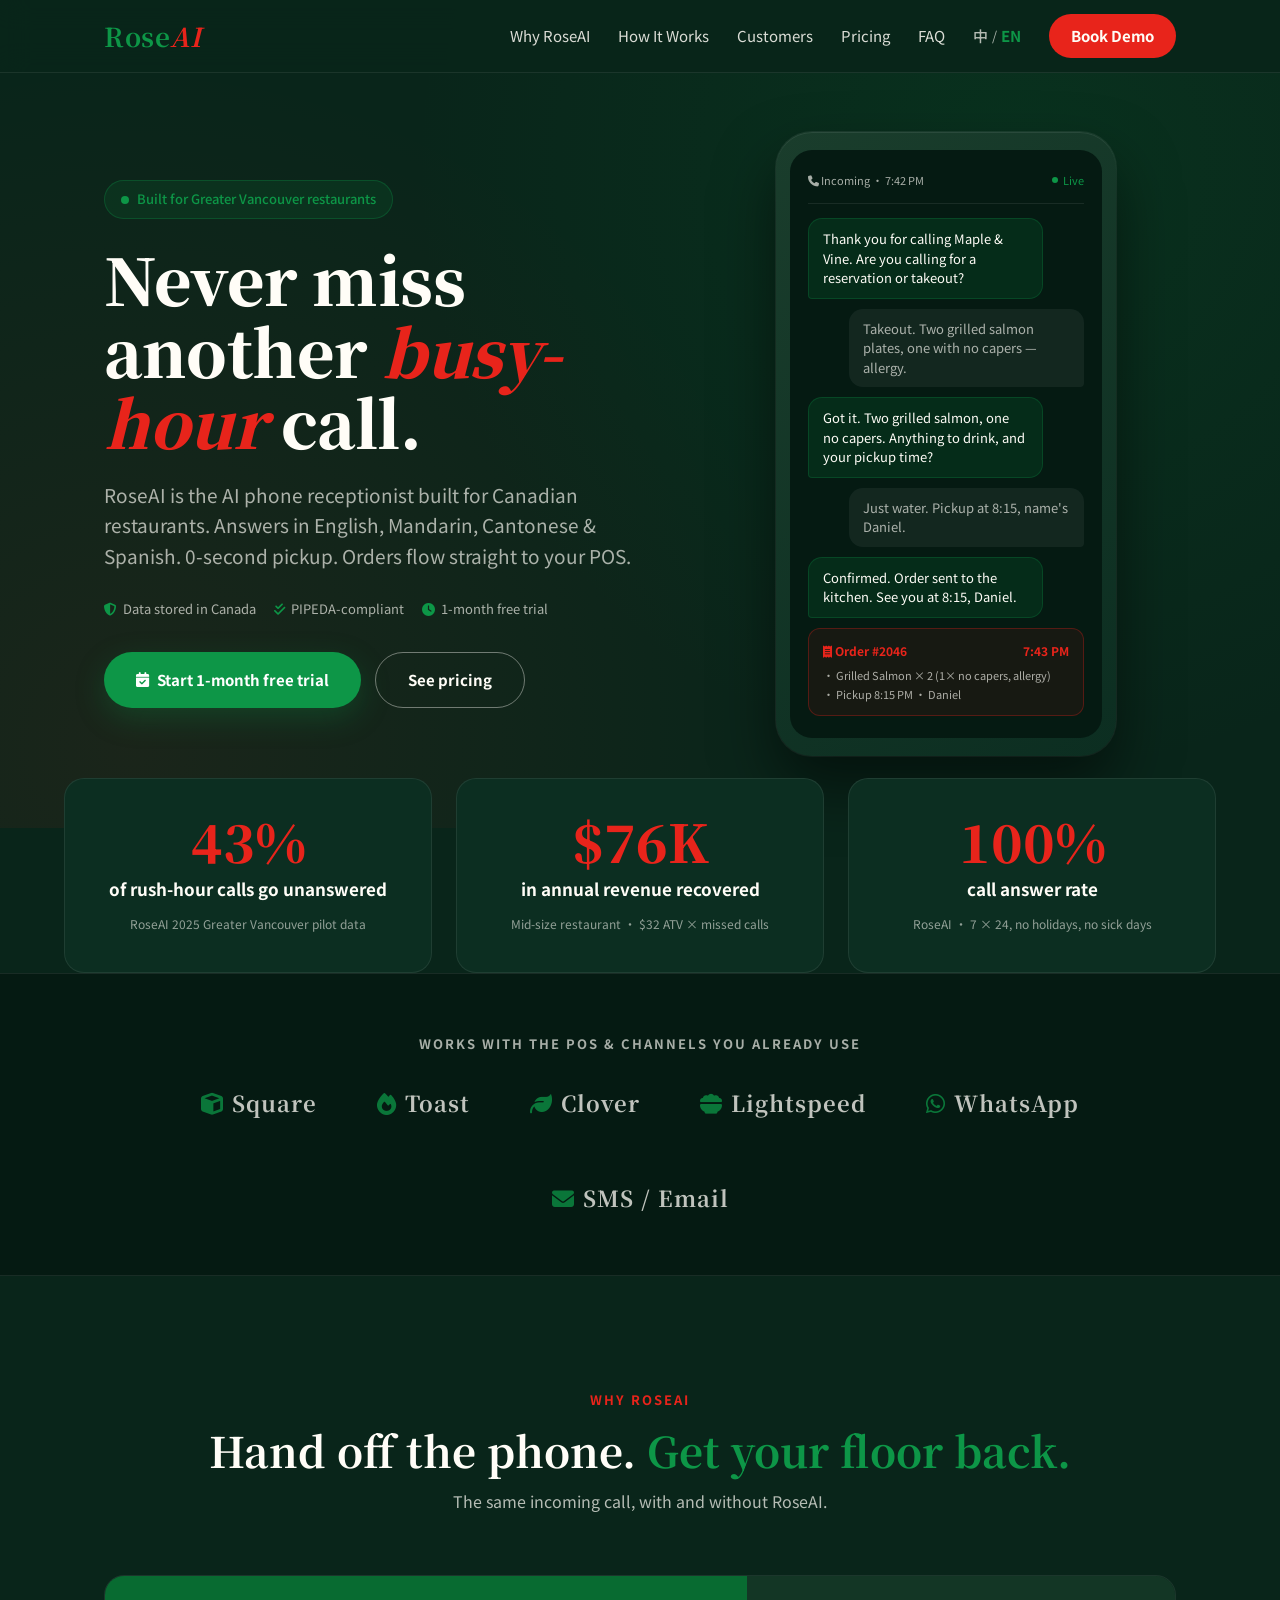
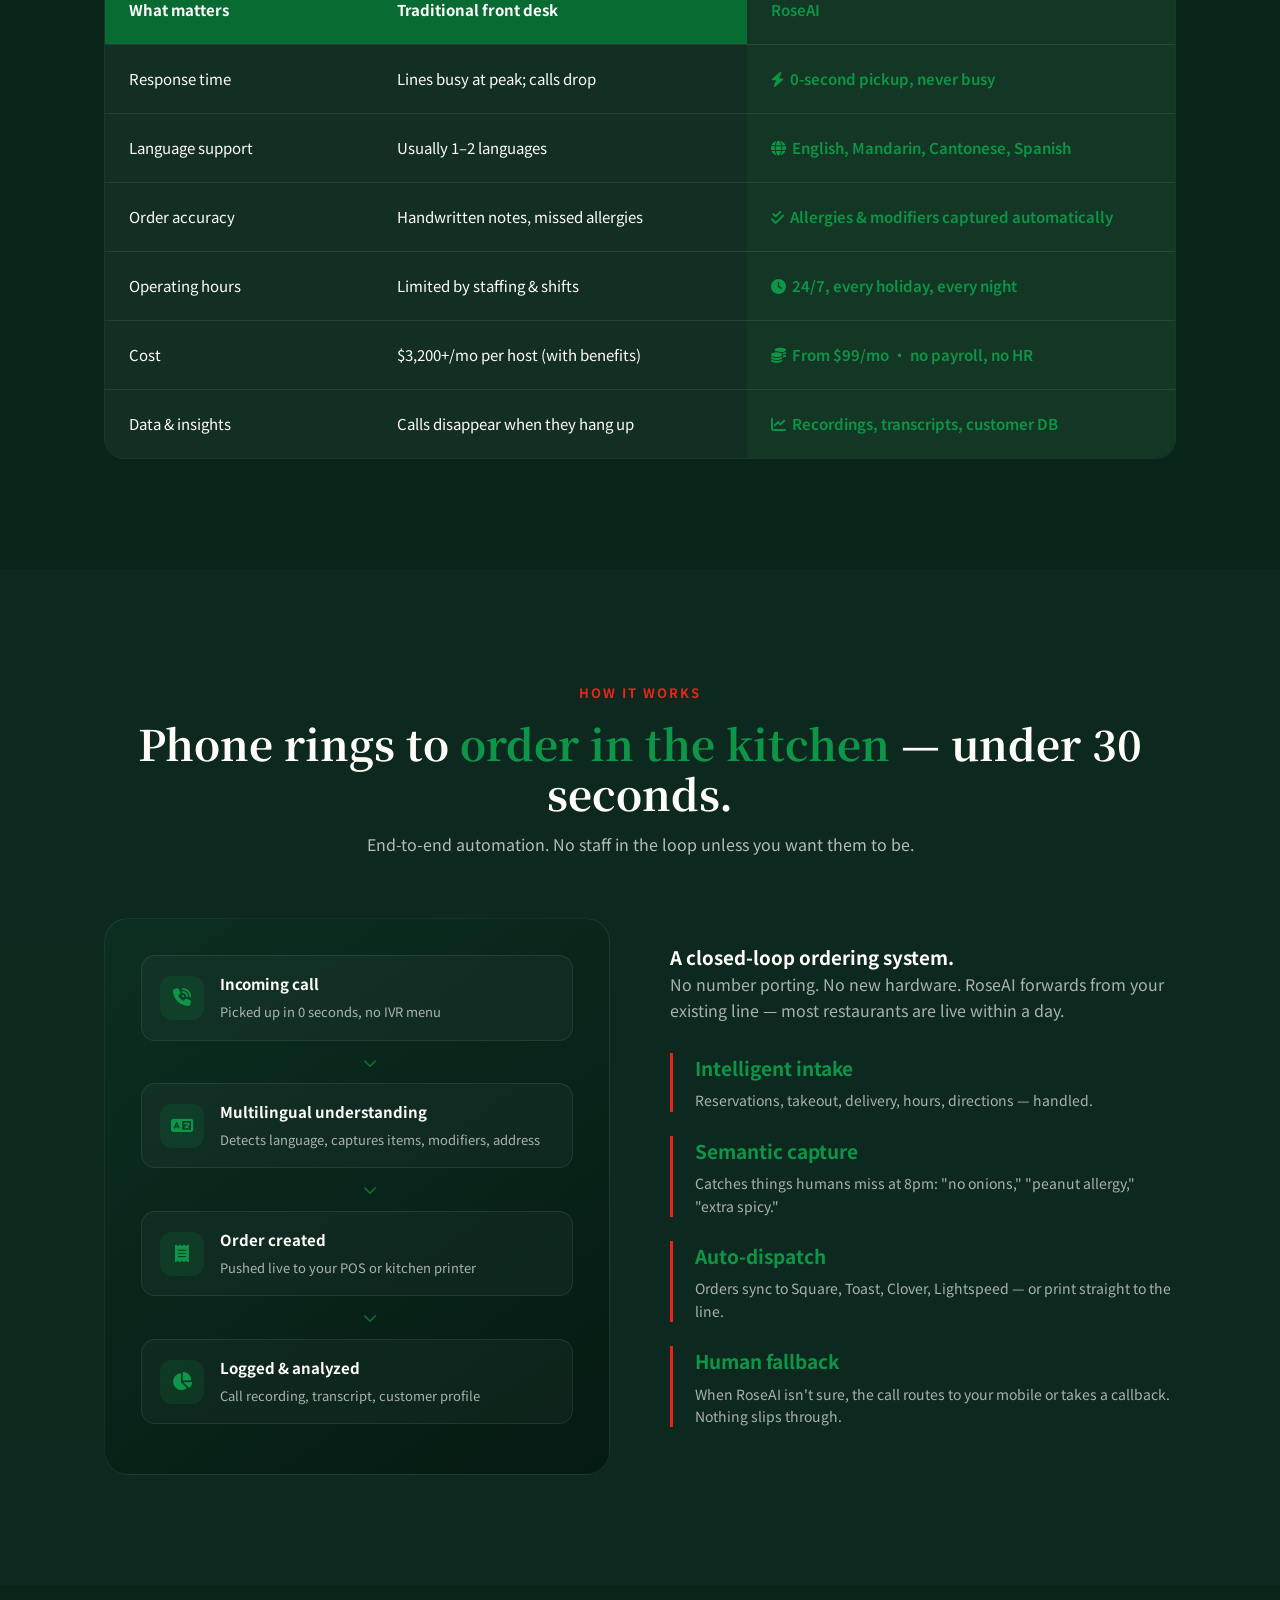
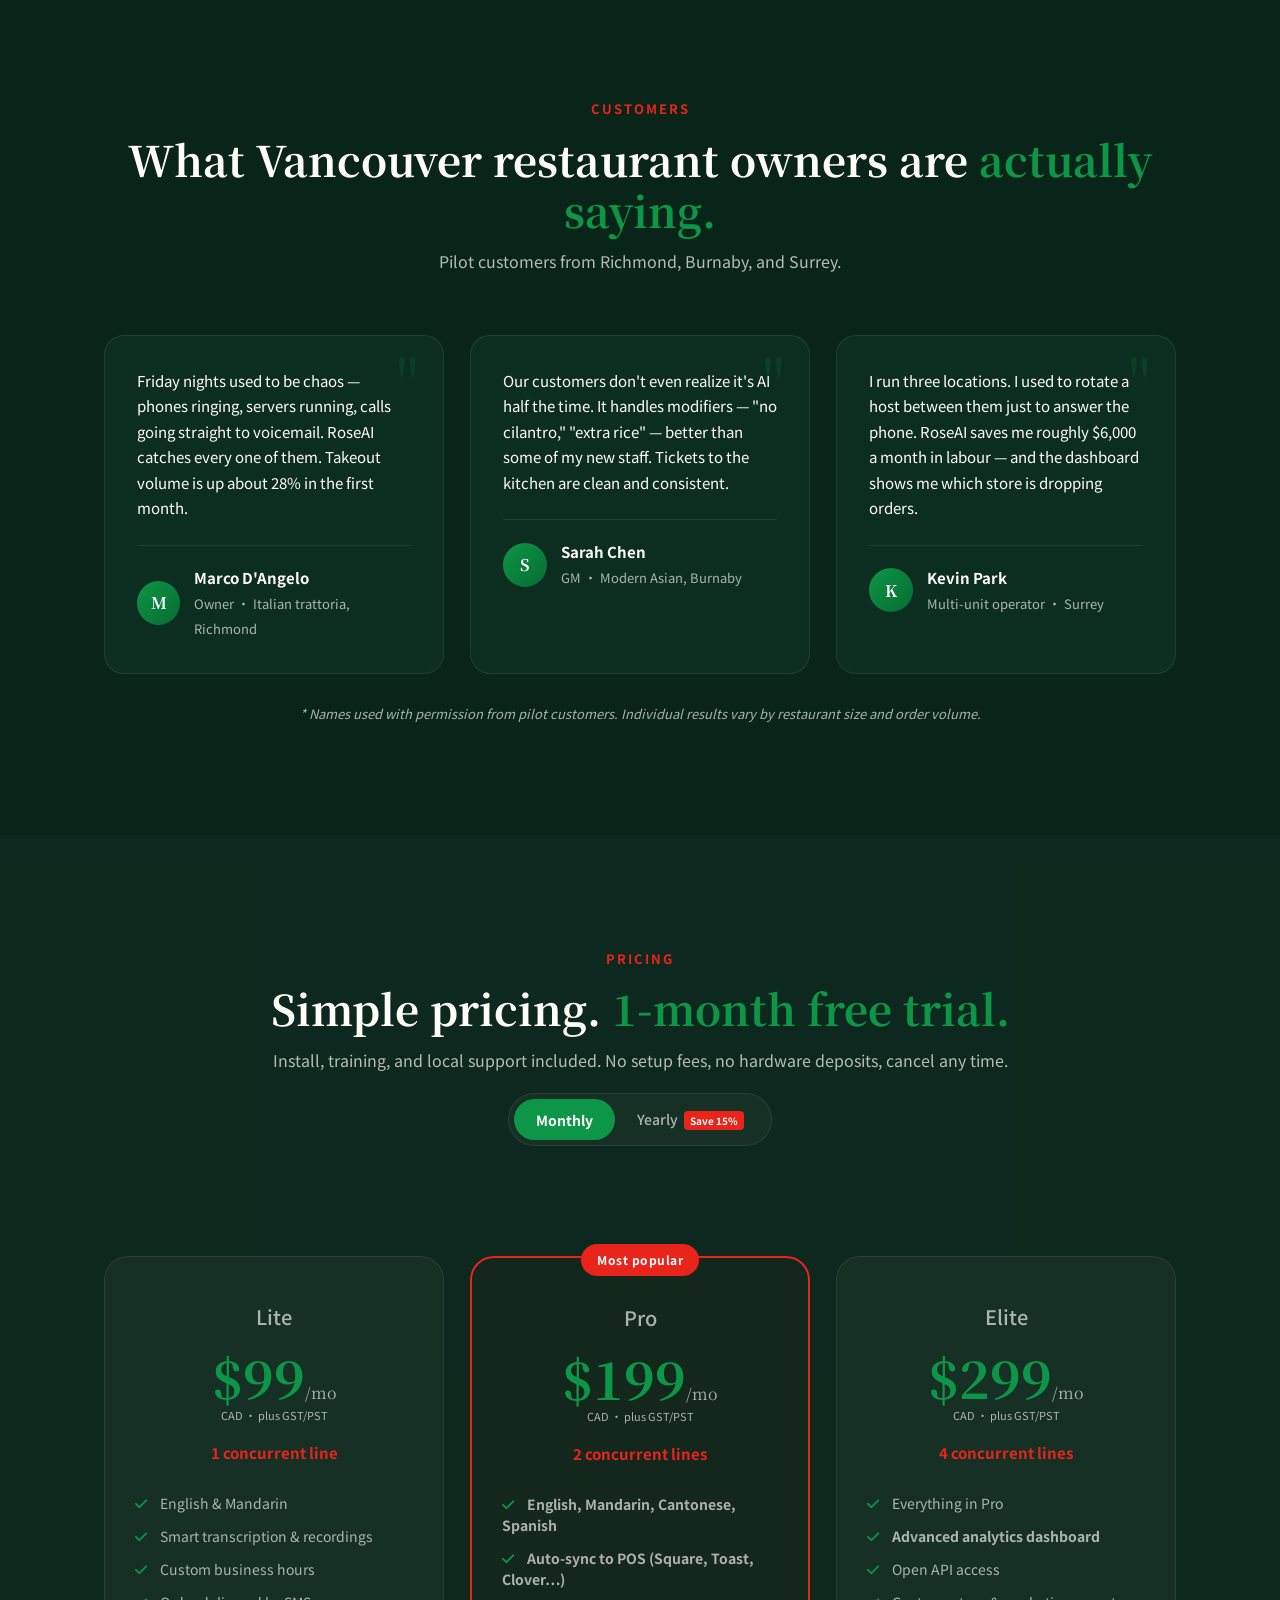
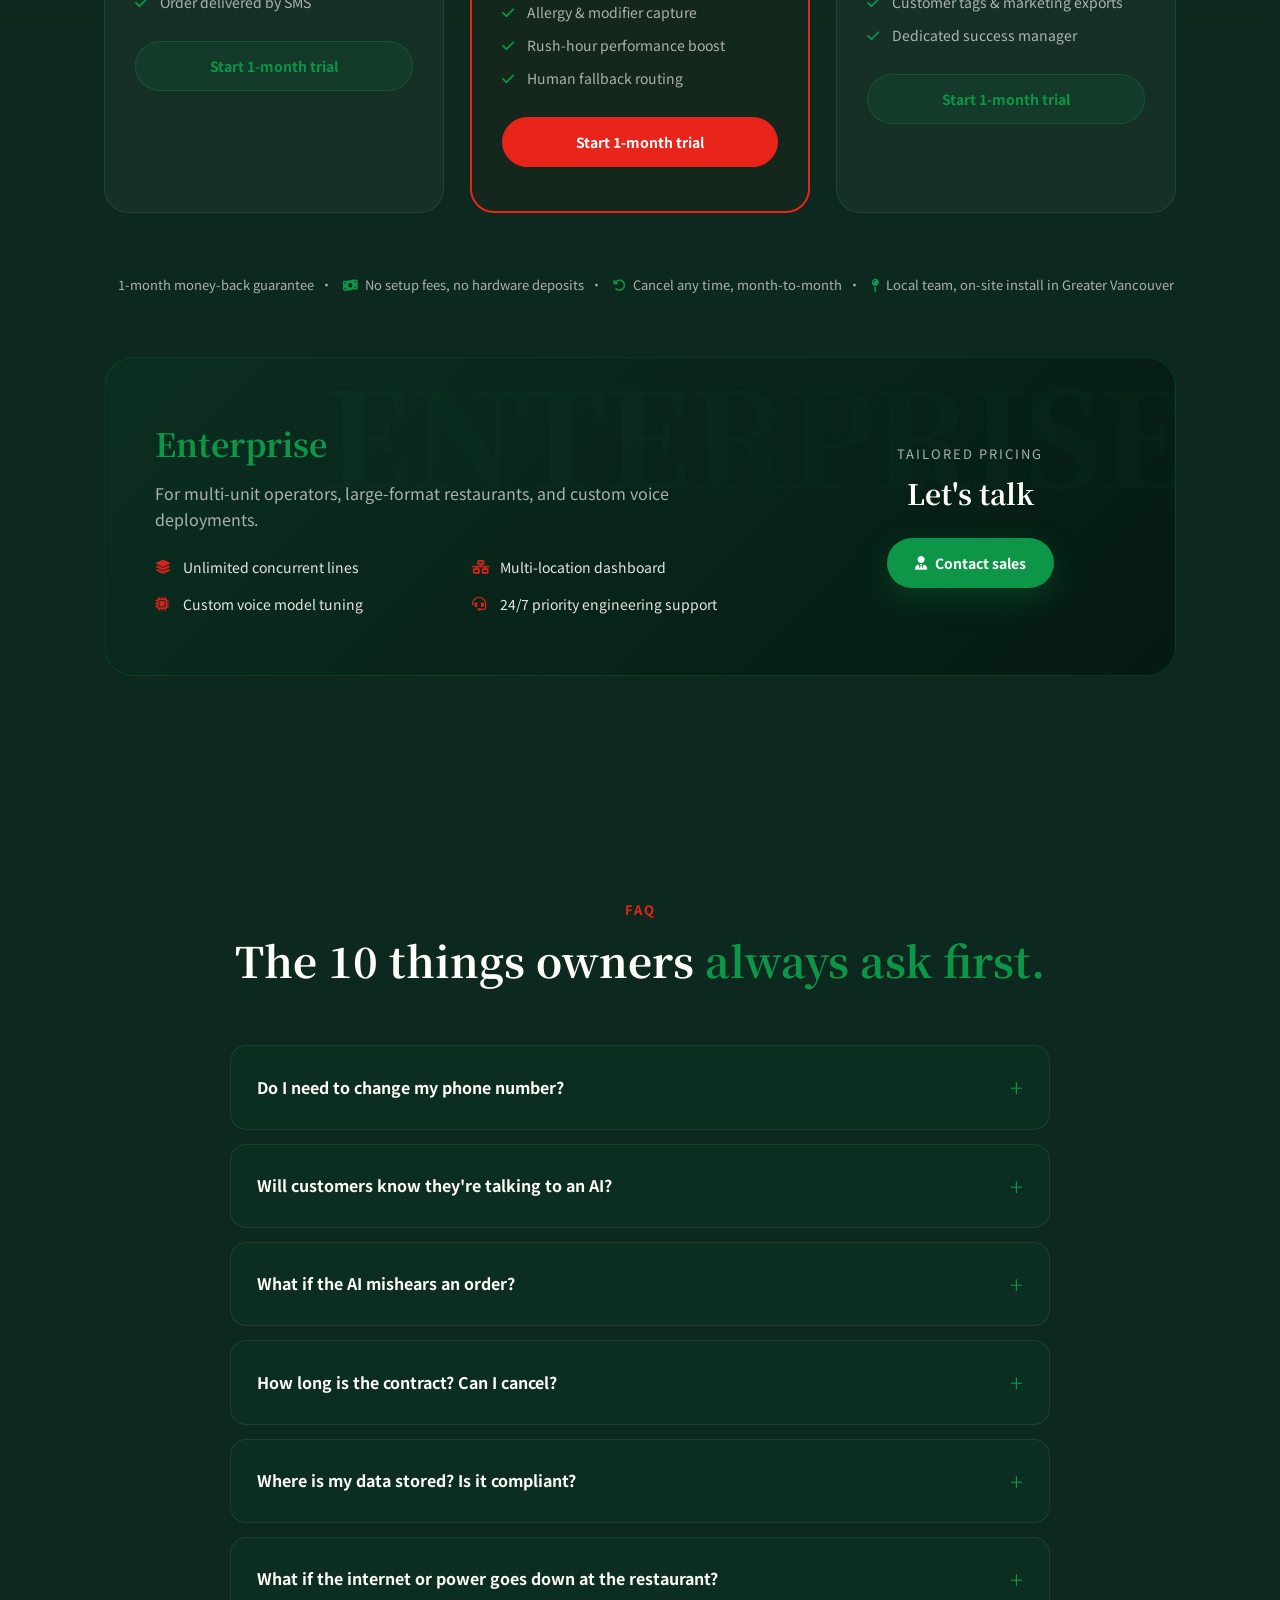
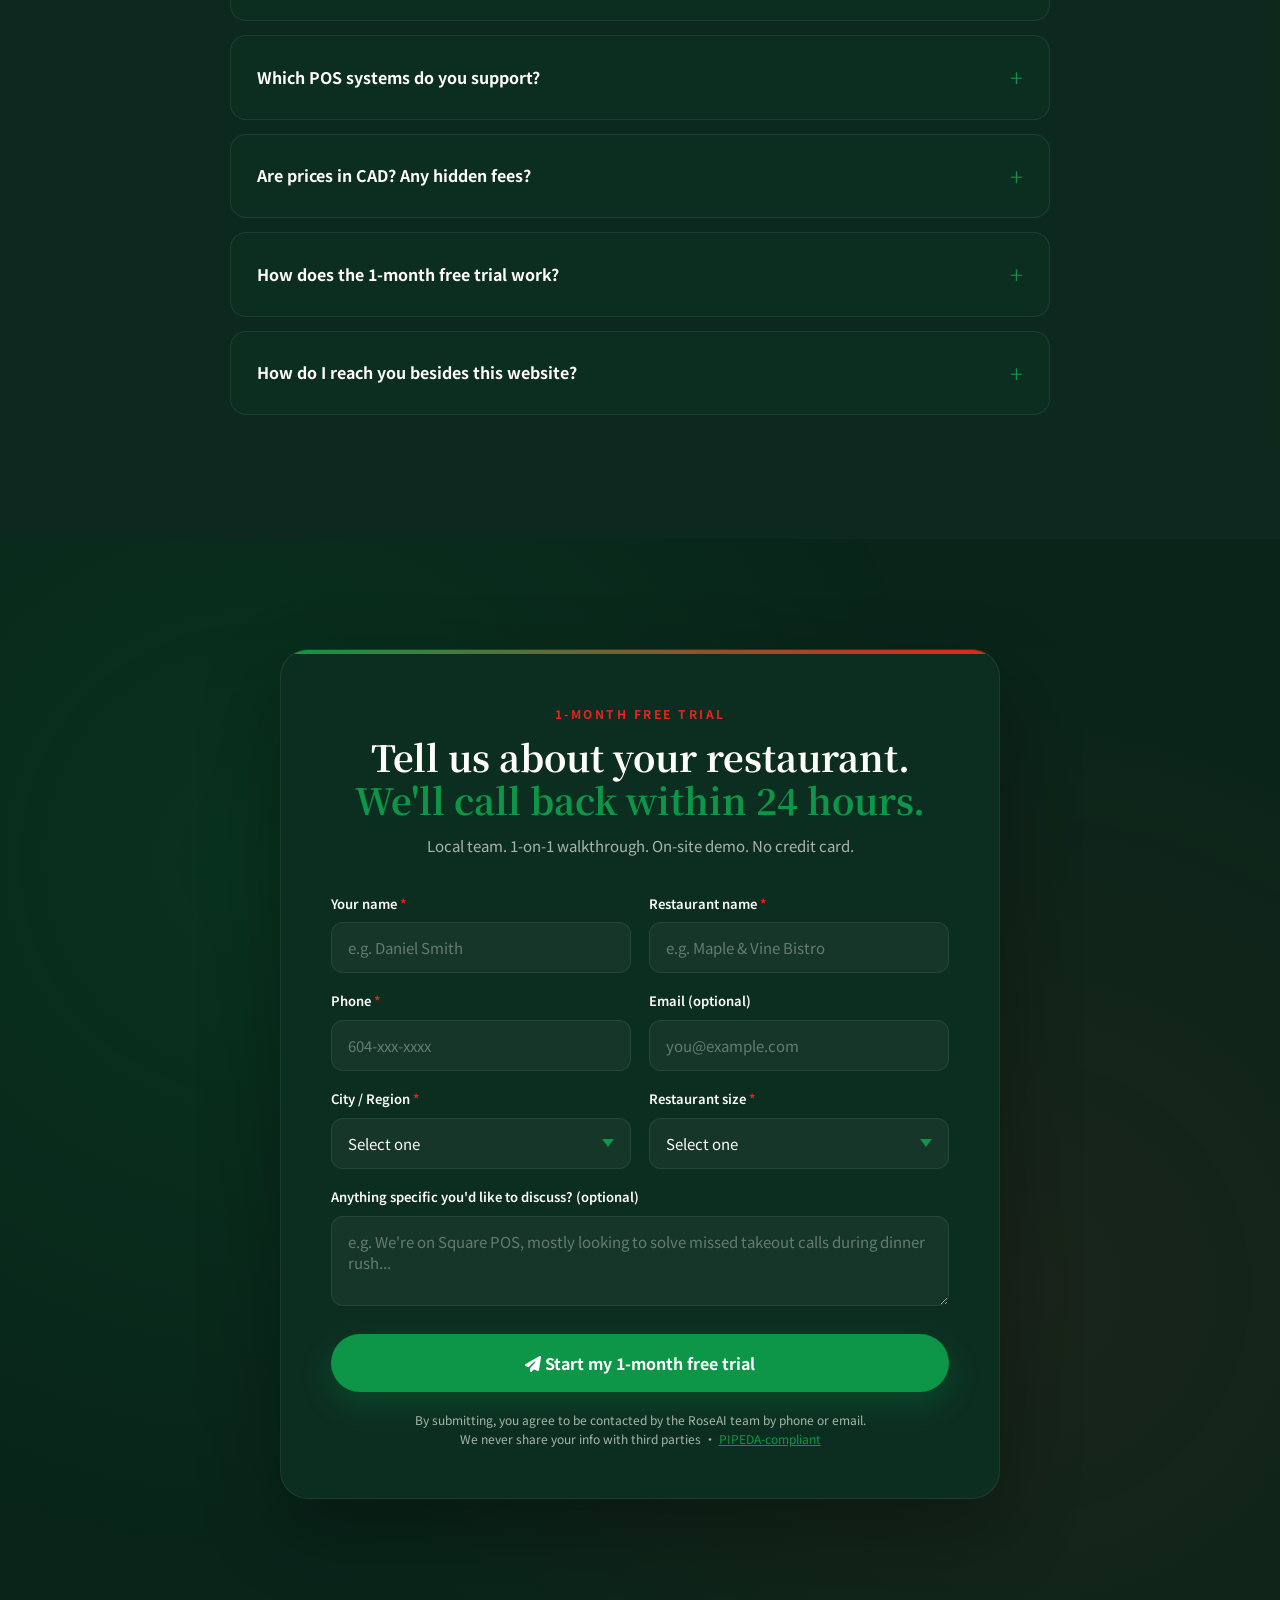
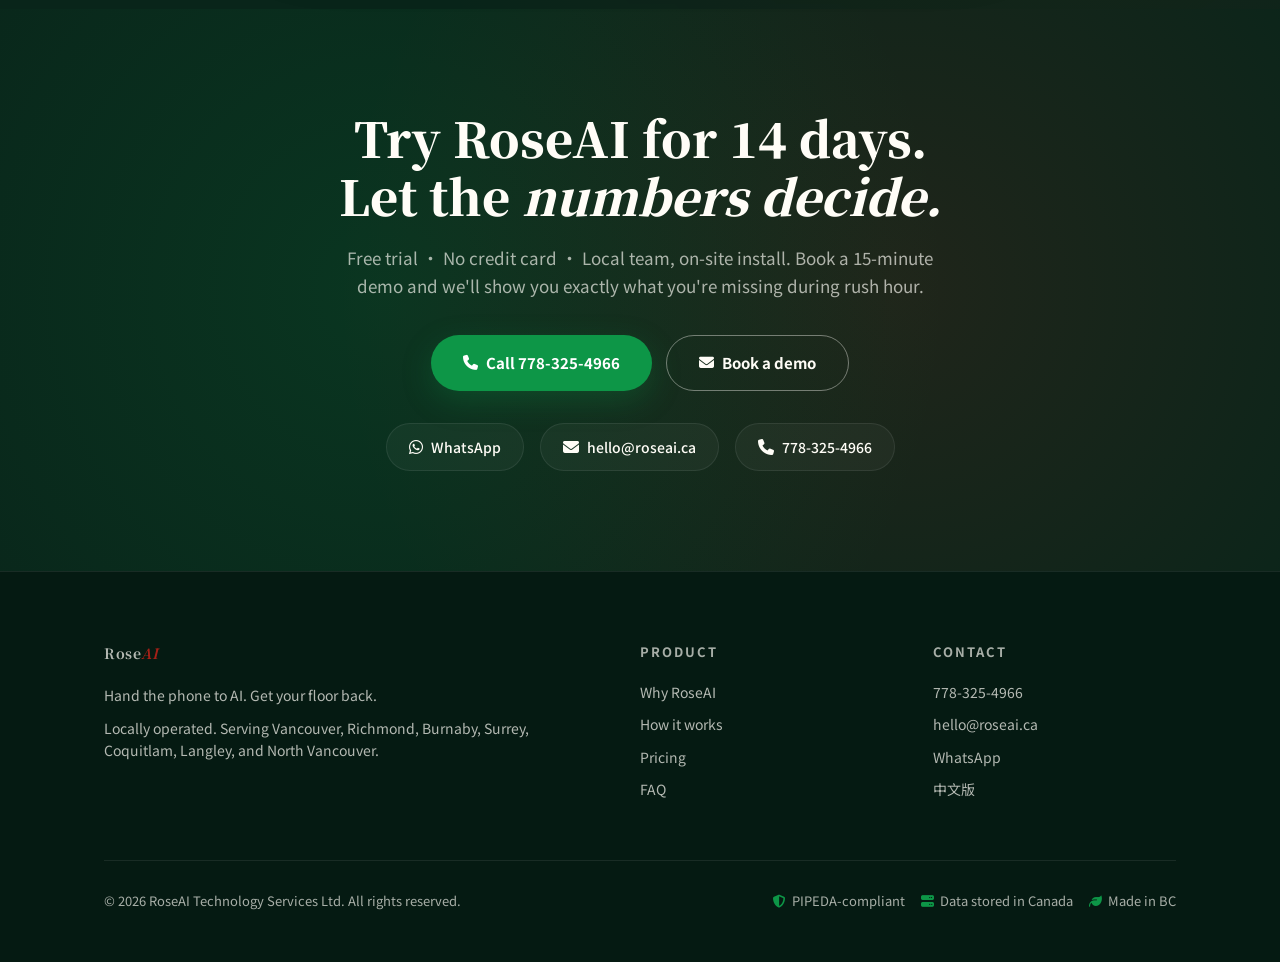
==== commit 97ebddb5: "Fix bugs, extract shared JS, add favicon, update trial to 1 month Bug fixes: - Fix font loading: en/" ====
--- a/index.html
+++ b/index.html
@@ -6,6 +6,7 @@
     <title>RoseAI</title>
     <meta name="description" content="RoseAI AI phone receptionist for restaurants.">
     <meta name="robots" content="noindex, follow">
+    <link rel="icon" type="image/svg+xml" href="assets/favicon.svg">
     <link rel="stylesheet" href="assets/css/site.css">
     <script>
         (function () {
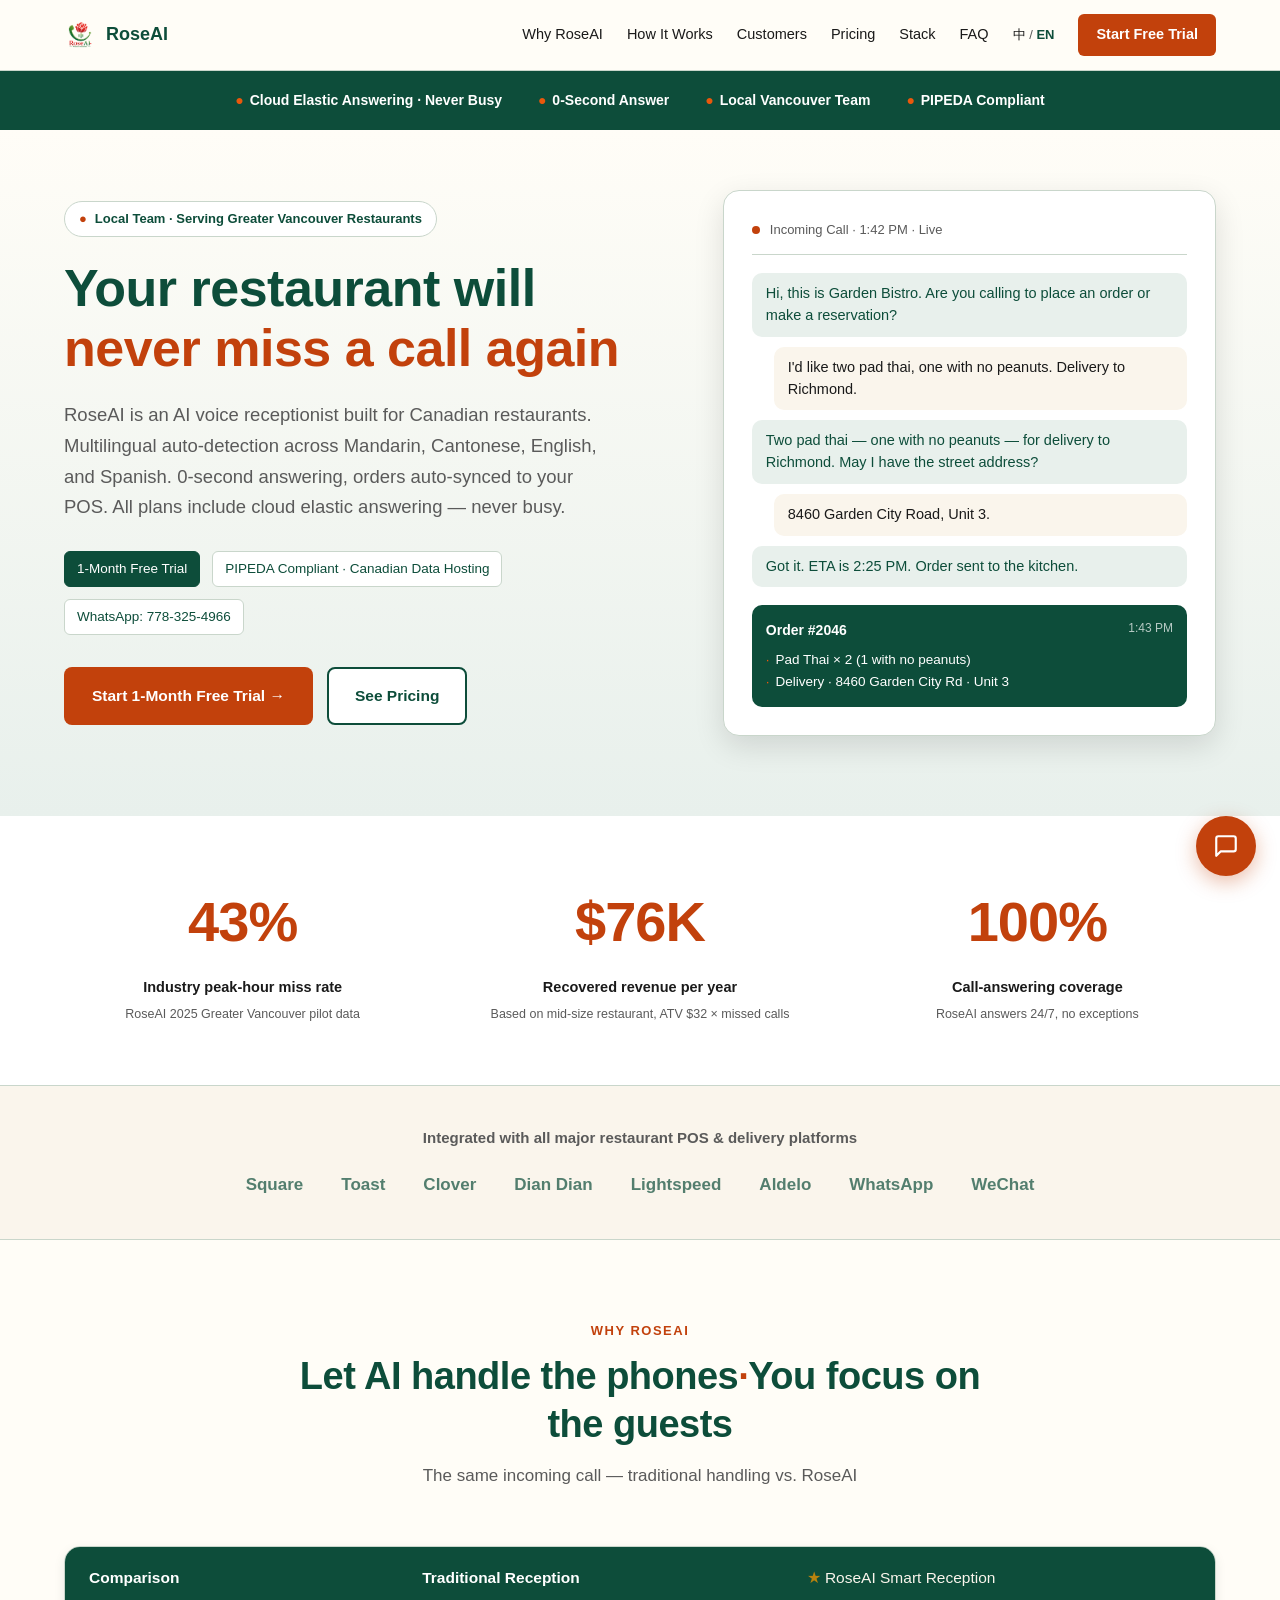
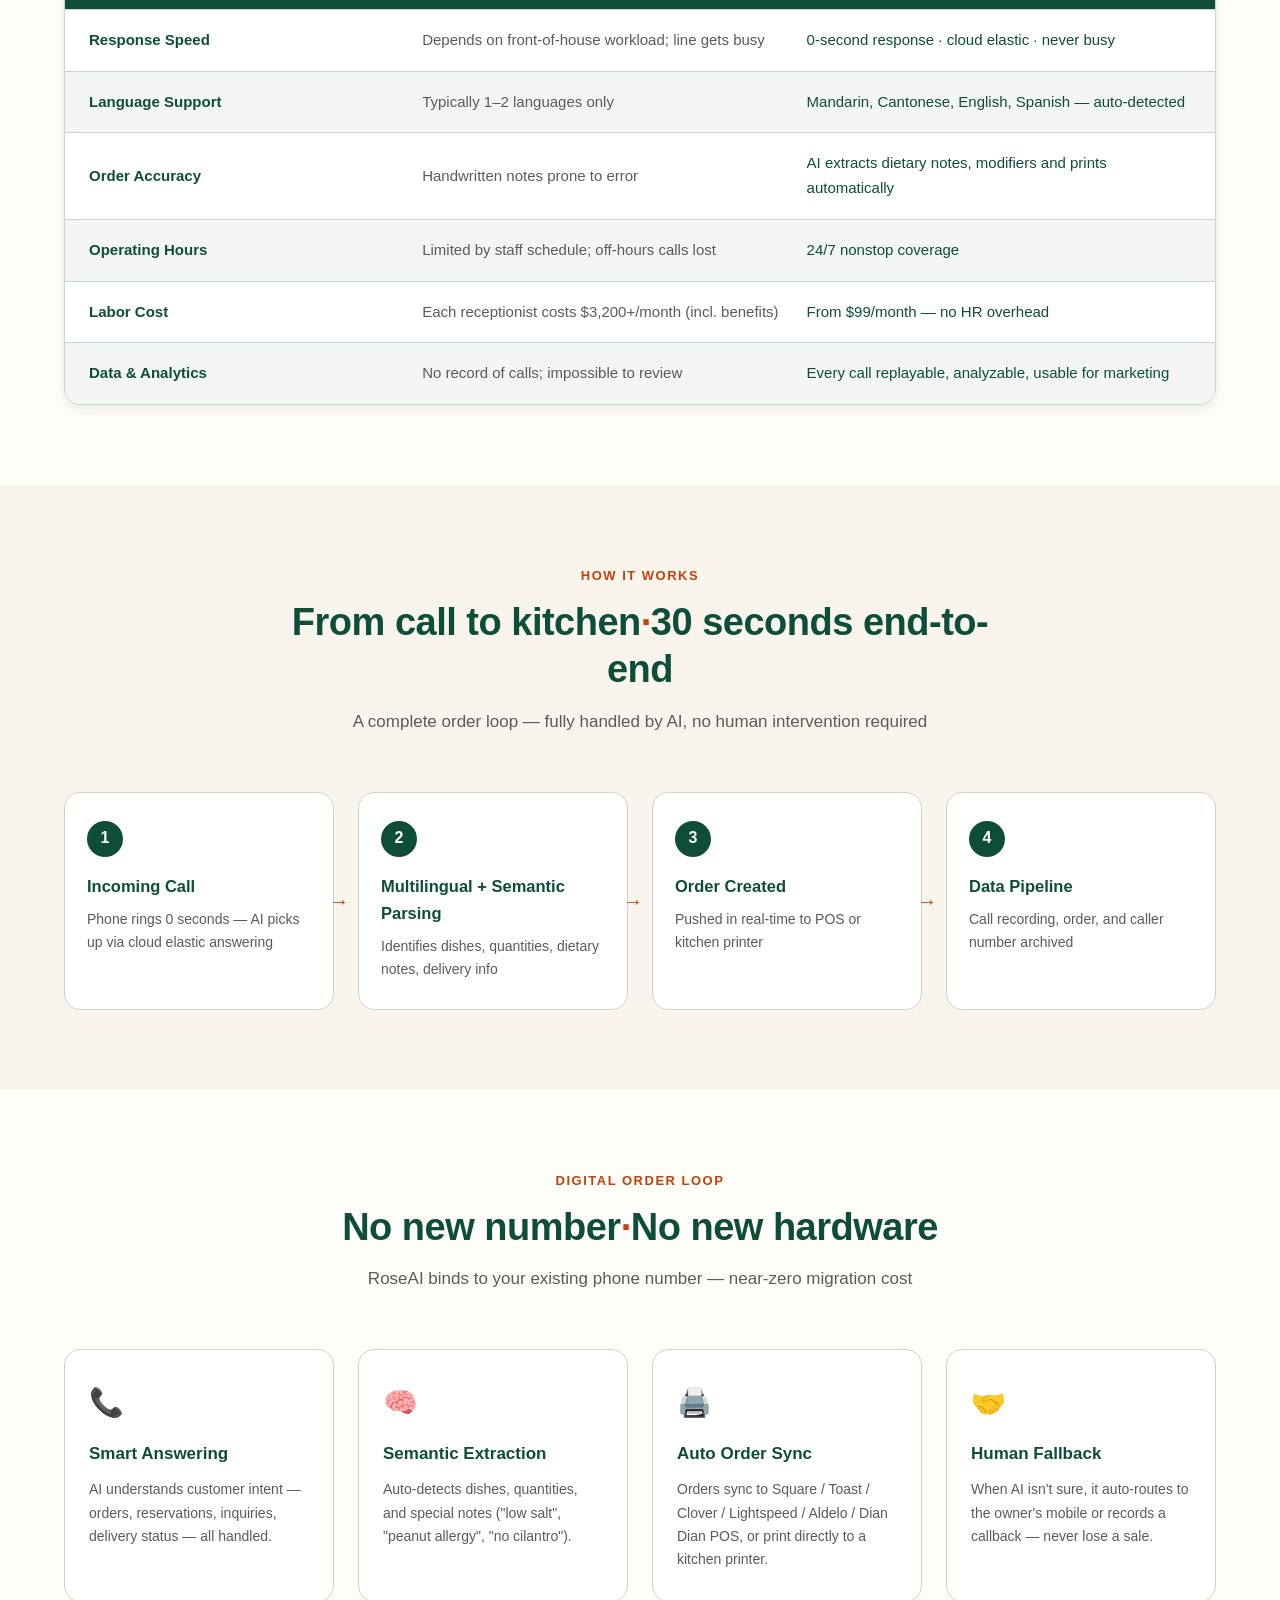
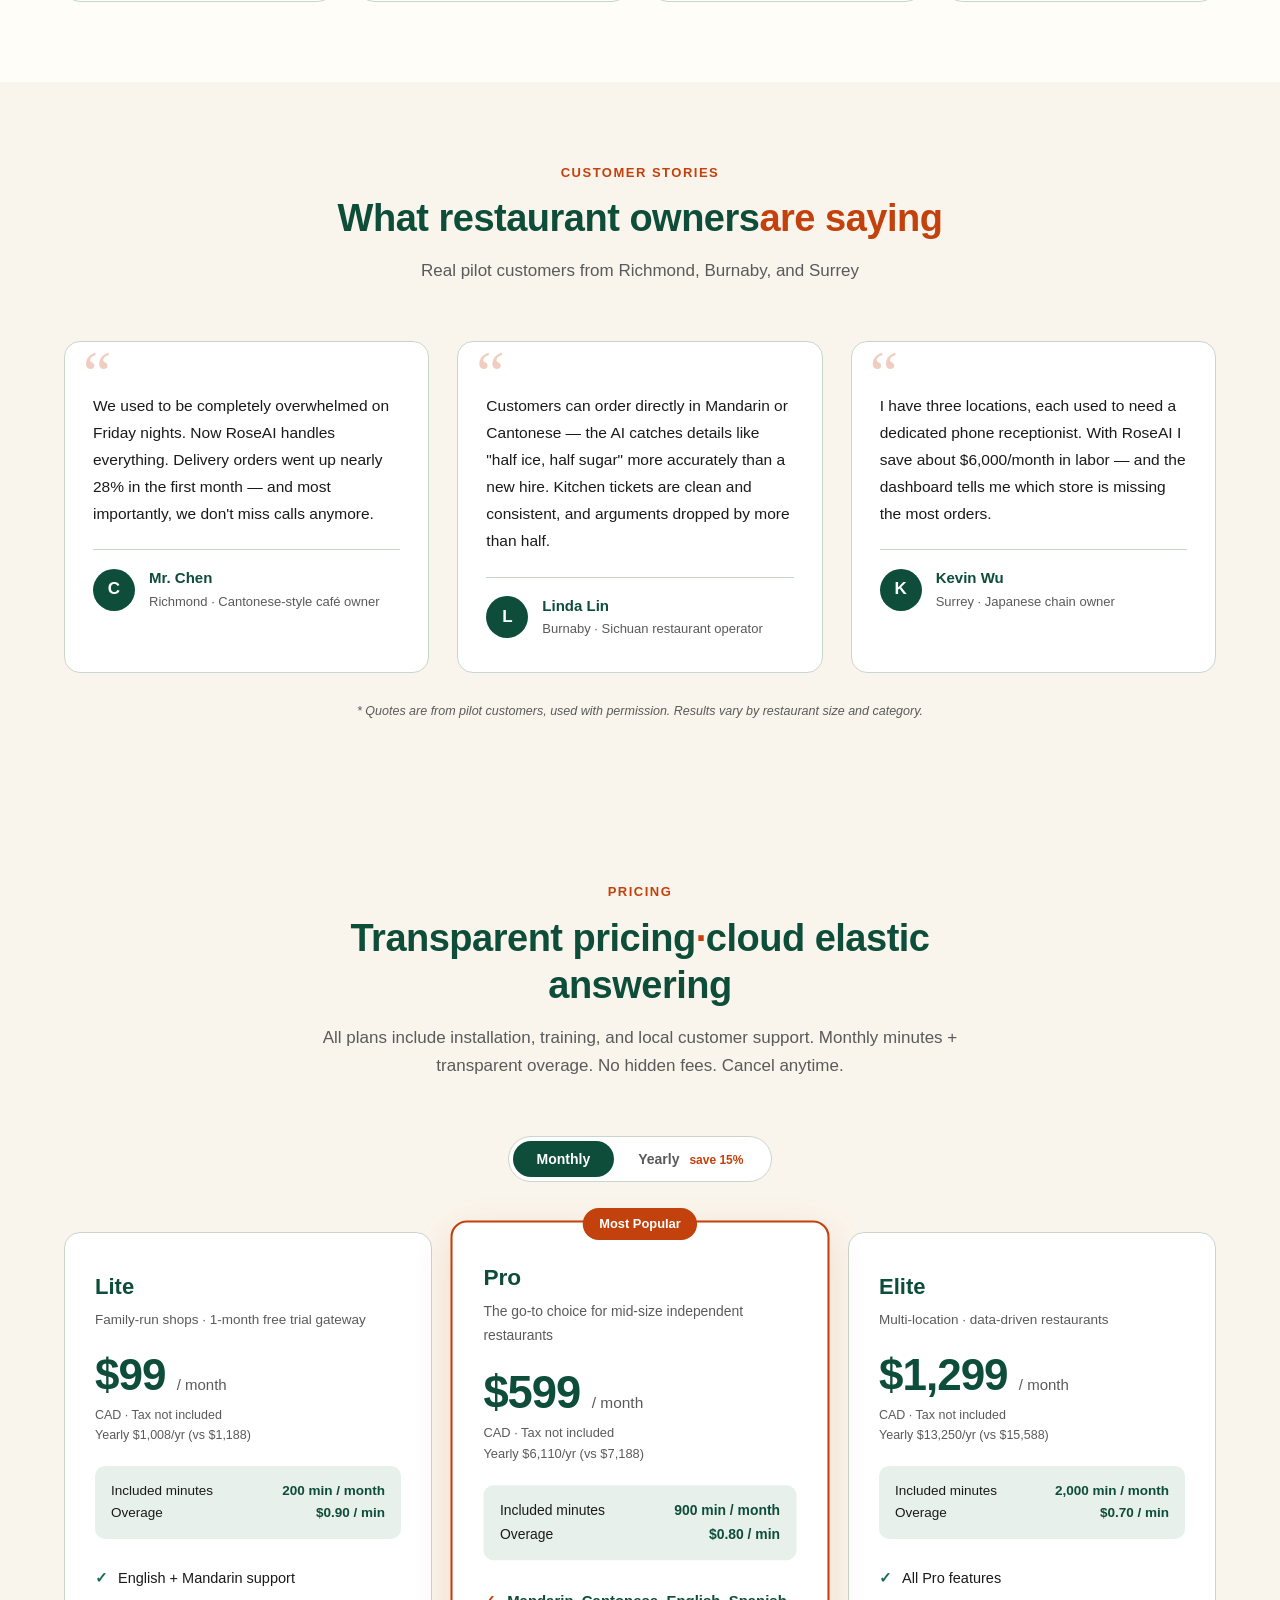
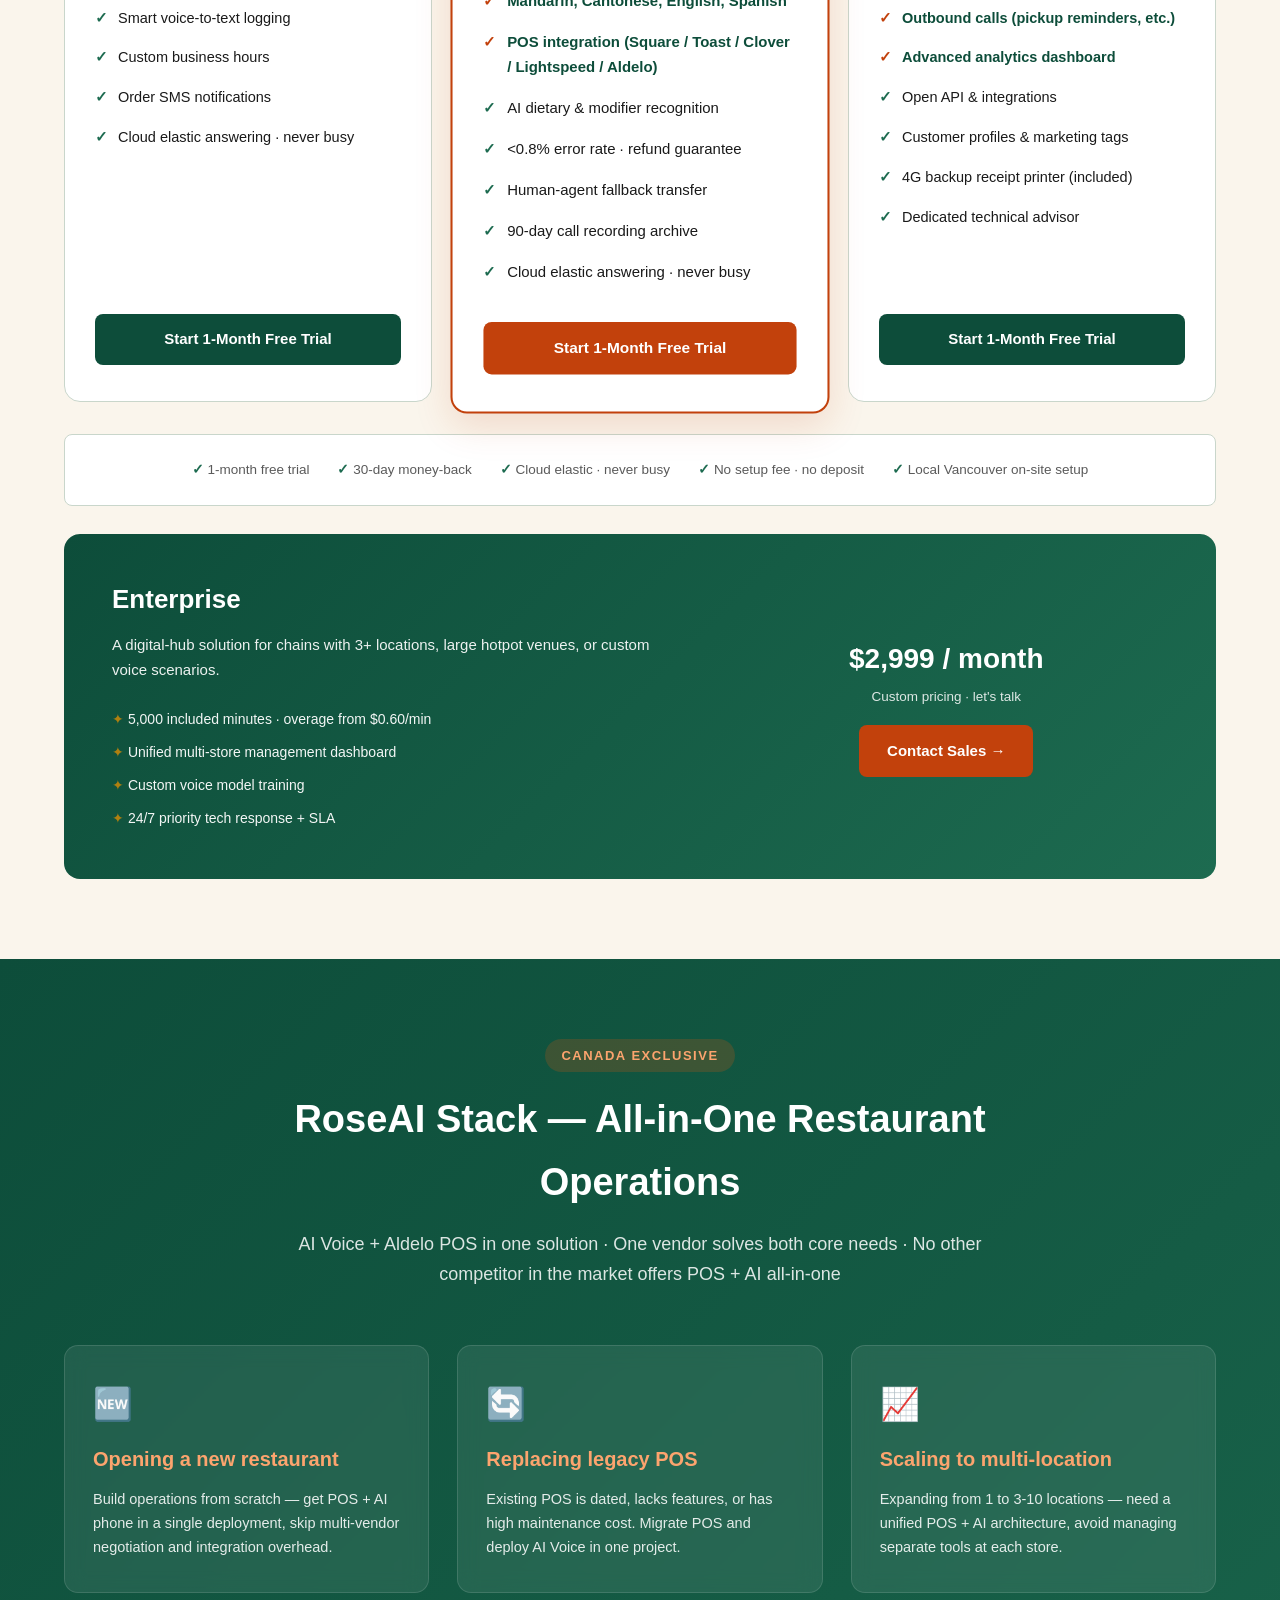
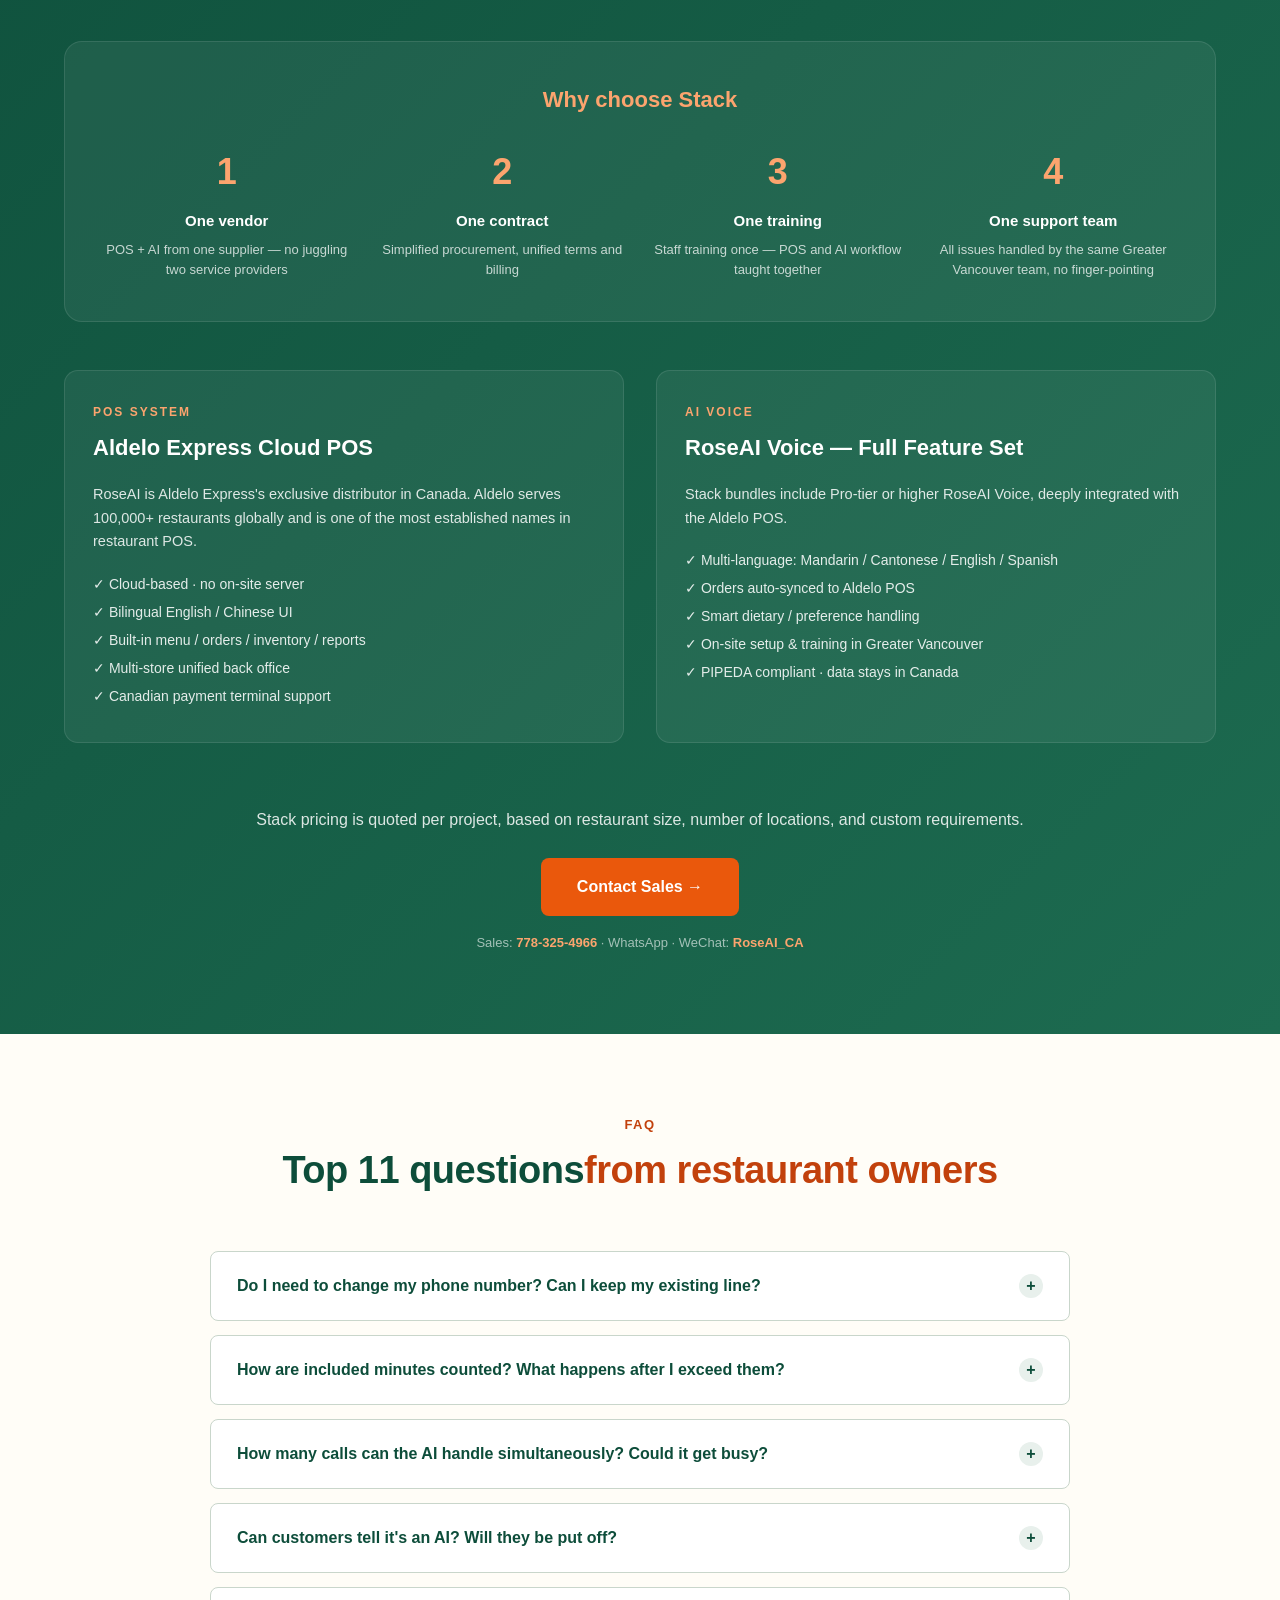
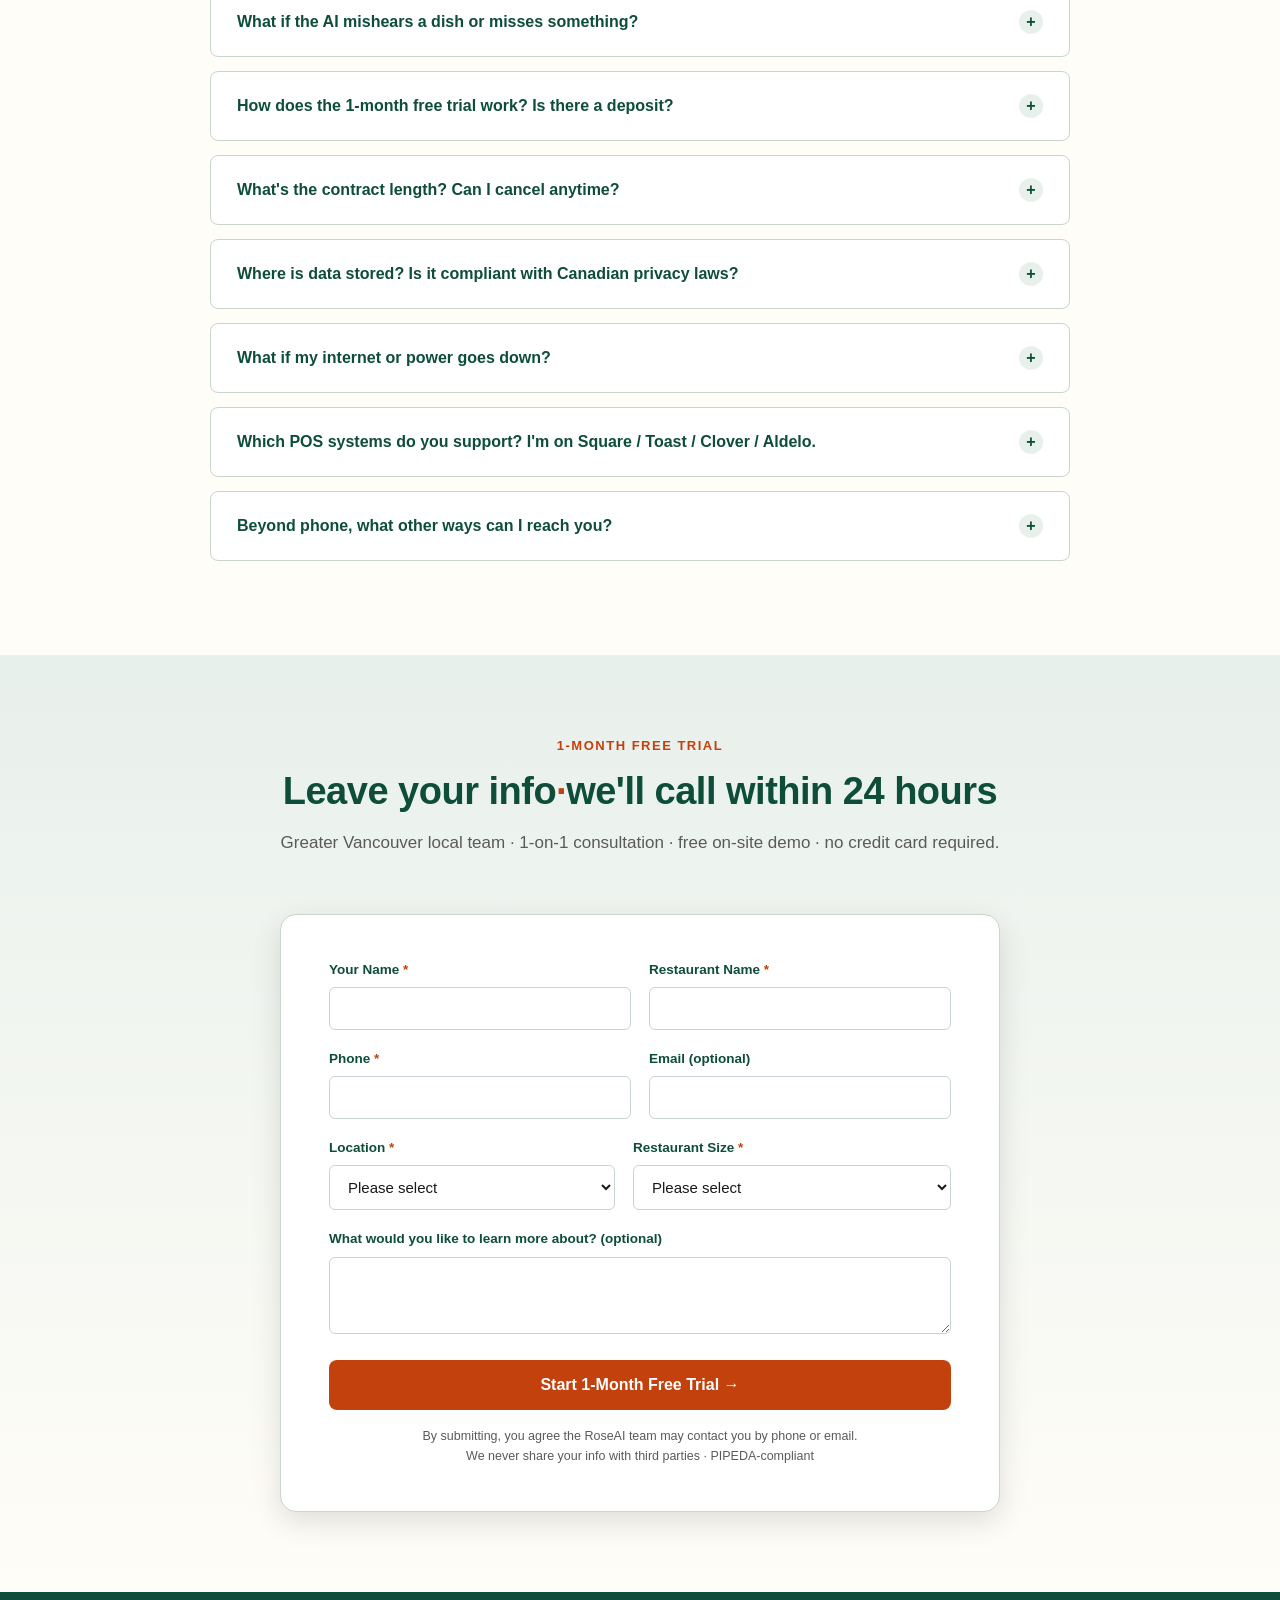
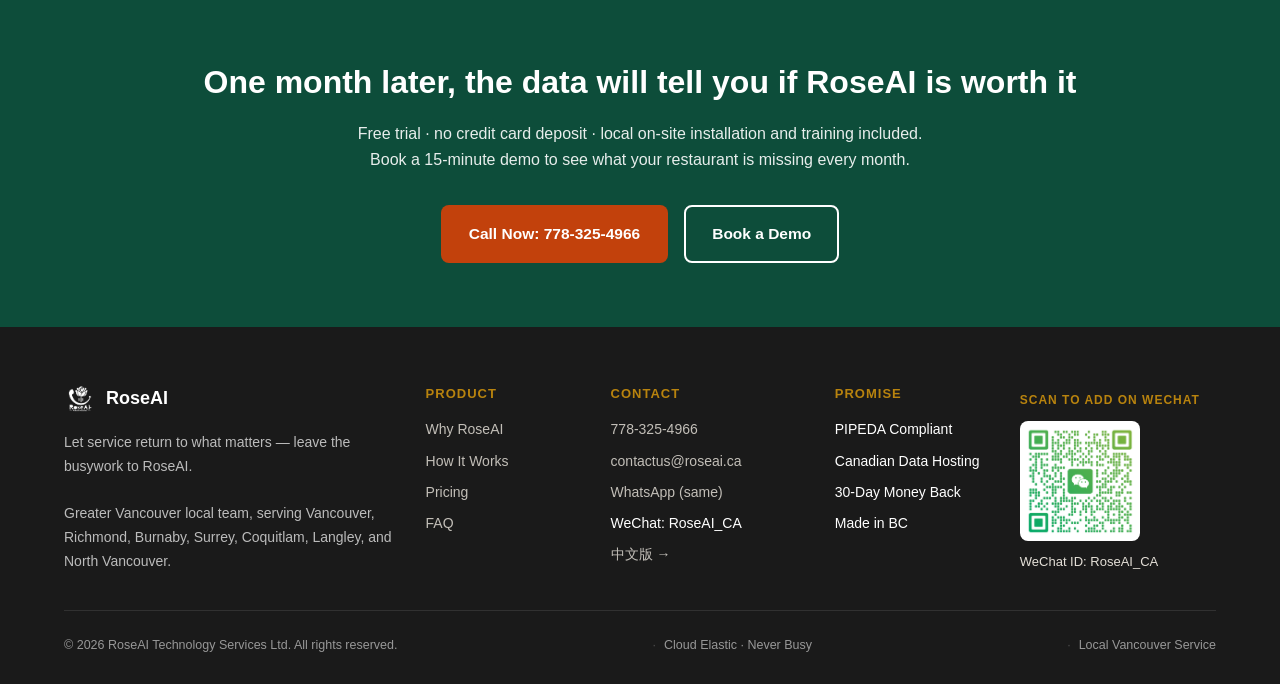
==== commit 702d678c: "feat: add Traditional Chinese (zh-hant) pages with language switcher on all pages" ====
--- a/index.html
+++ b/index.html
@@ -25,7 +25,7 @@
     <main>
         <h1>RoseAI</h1>
         <p>Redirecting to your language version...</p>
-        <p><a href="en/">English</a> · <a href="zh/">中文</a></p>
+        <p><a href="en/">English</a> · <a href="zh/">简体中文</a> · <a href="zh-hant/">繁體中文</a></p>
     </main>
 </body>
 </html>
--- a/assets/css/site.css
+++ b/assets/css/site.css
@@ -39,11 +39,11 @@
         }
         header .container { display: flex; justify-content: space-between; align-items: center; }
         .logo {
-            font-family: 'Noto Serif SC', serif;
-            font-size: 26px; font-weight: 700;
-            color: var(--primary-green-bright);
-            text-decoration: none; letter-spacing: 0.5px;
-        }
+            text-decoration: none;
+            display: inline-flex;
+            align-items: center;
+        }
+        .logo-img { height: 48px; display: block; }
         .logo span { color: var(--accent-red); }
         nav { display: flex; align-items: center; }
         nav a {
